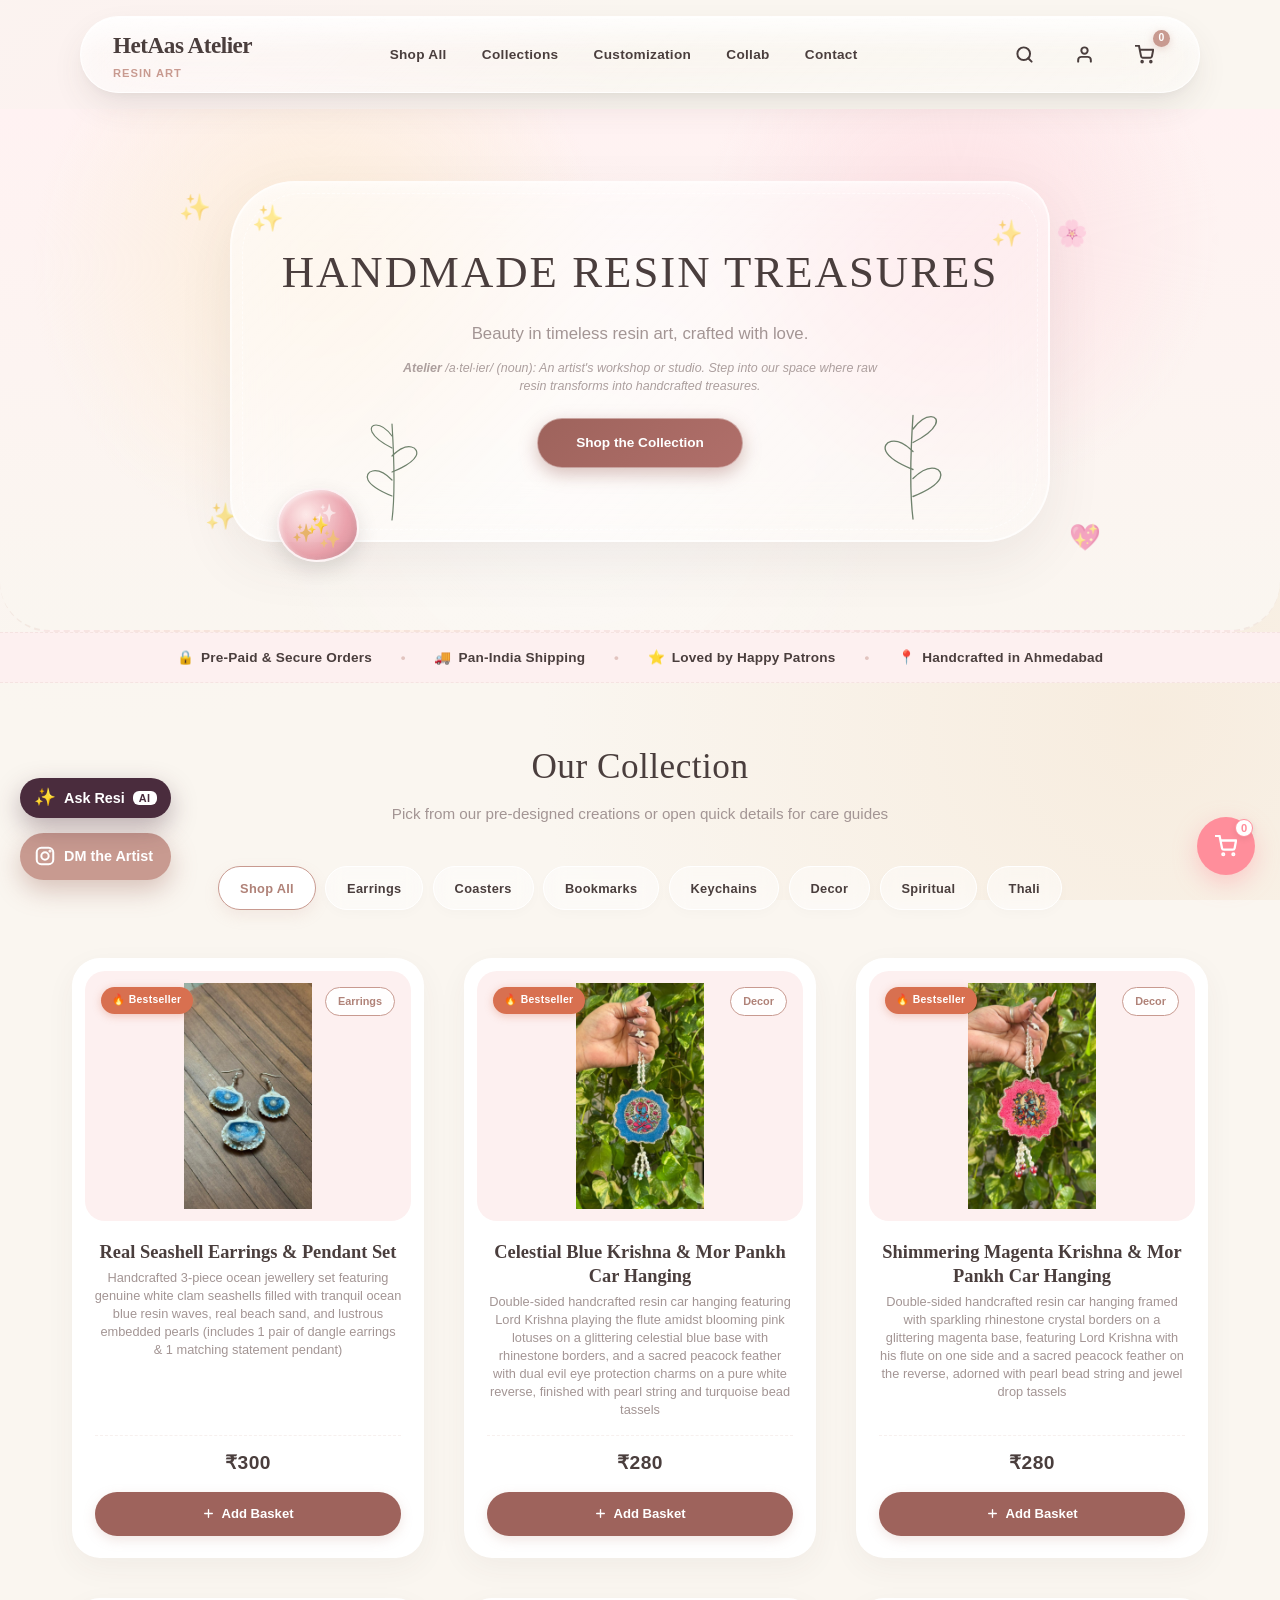
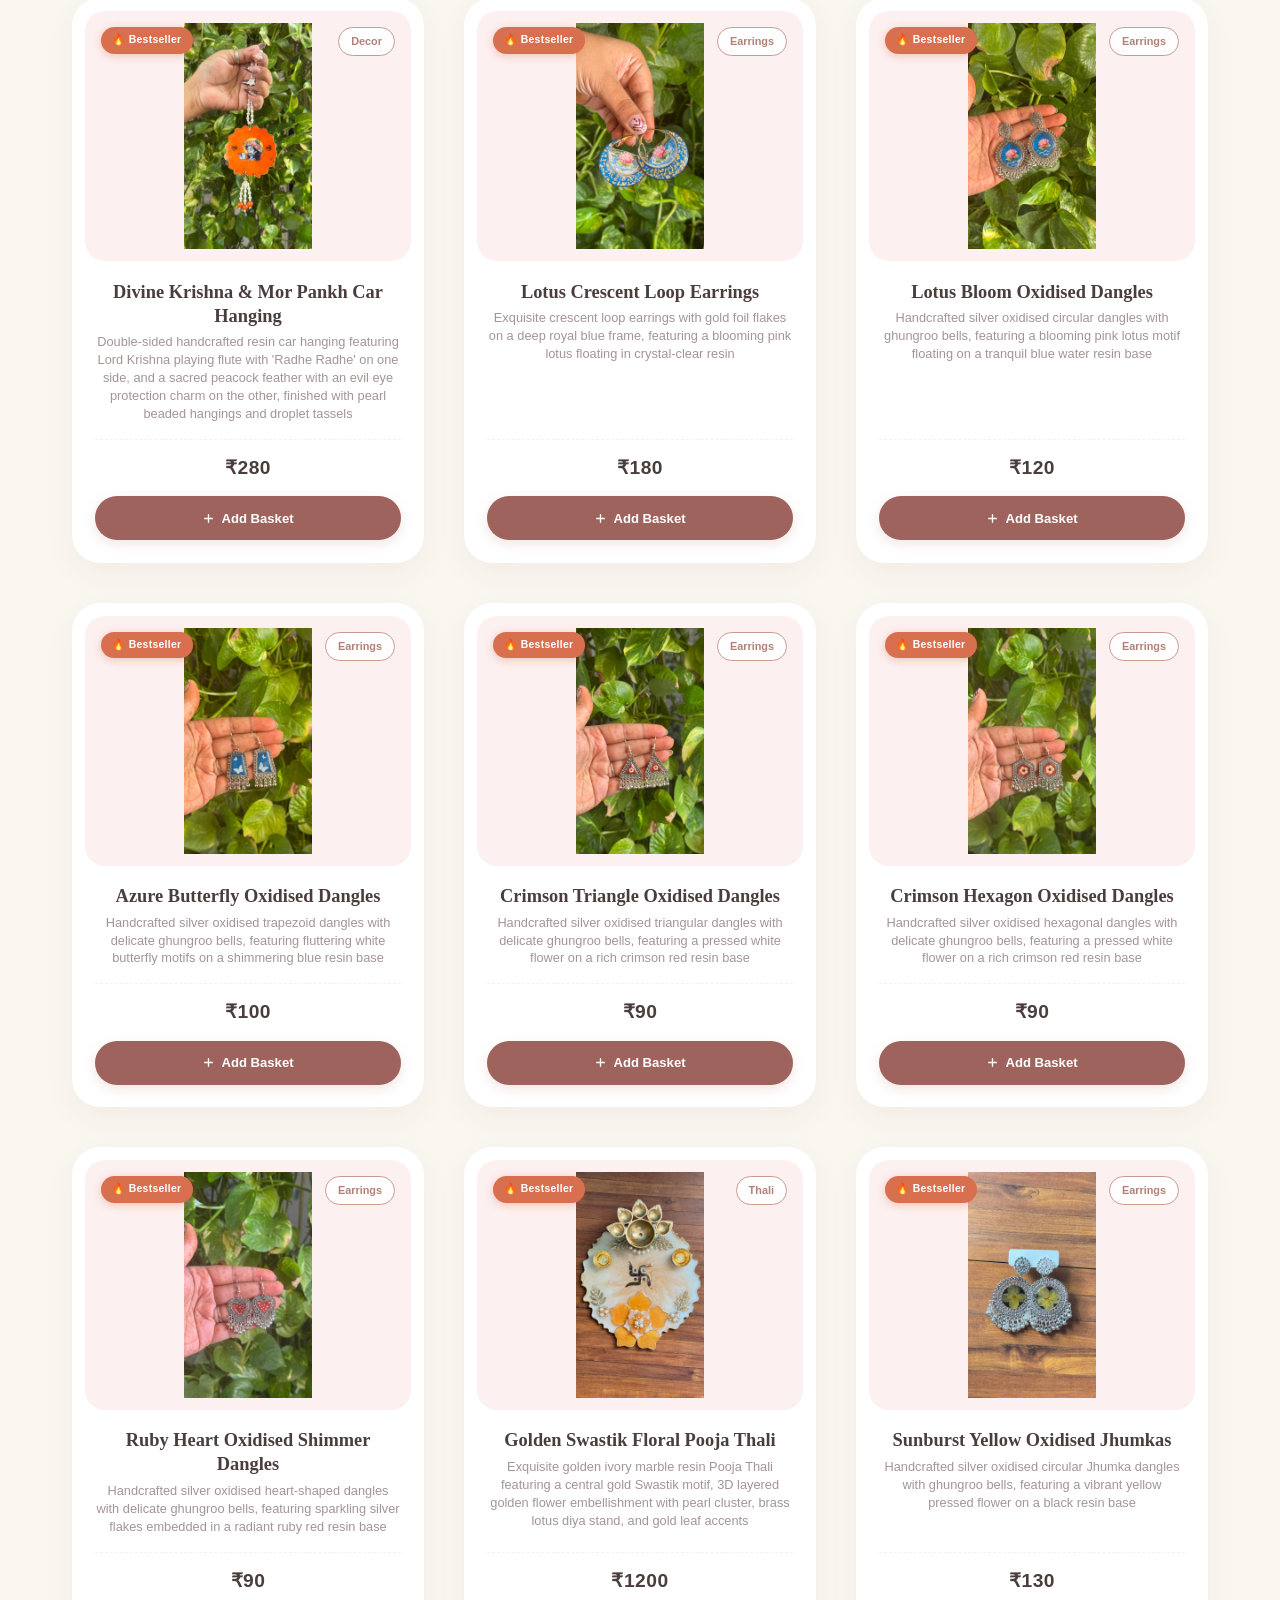
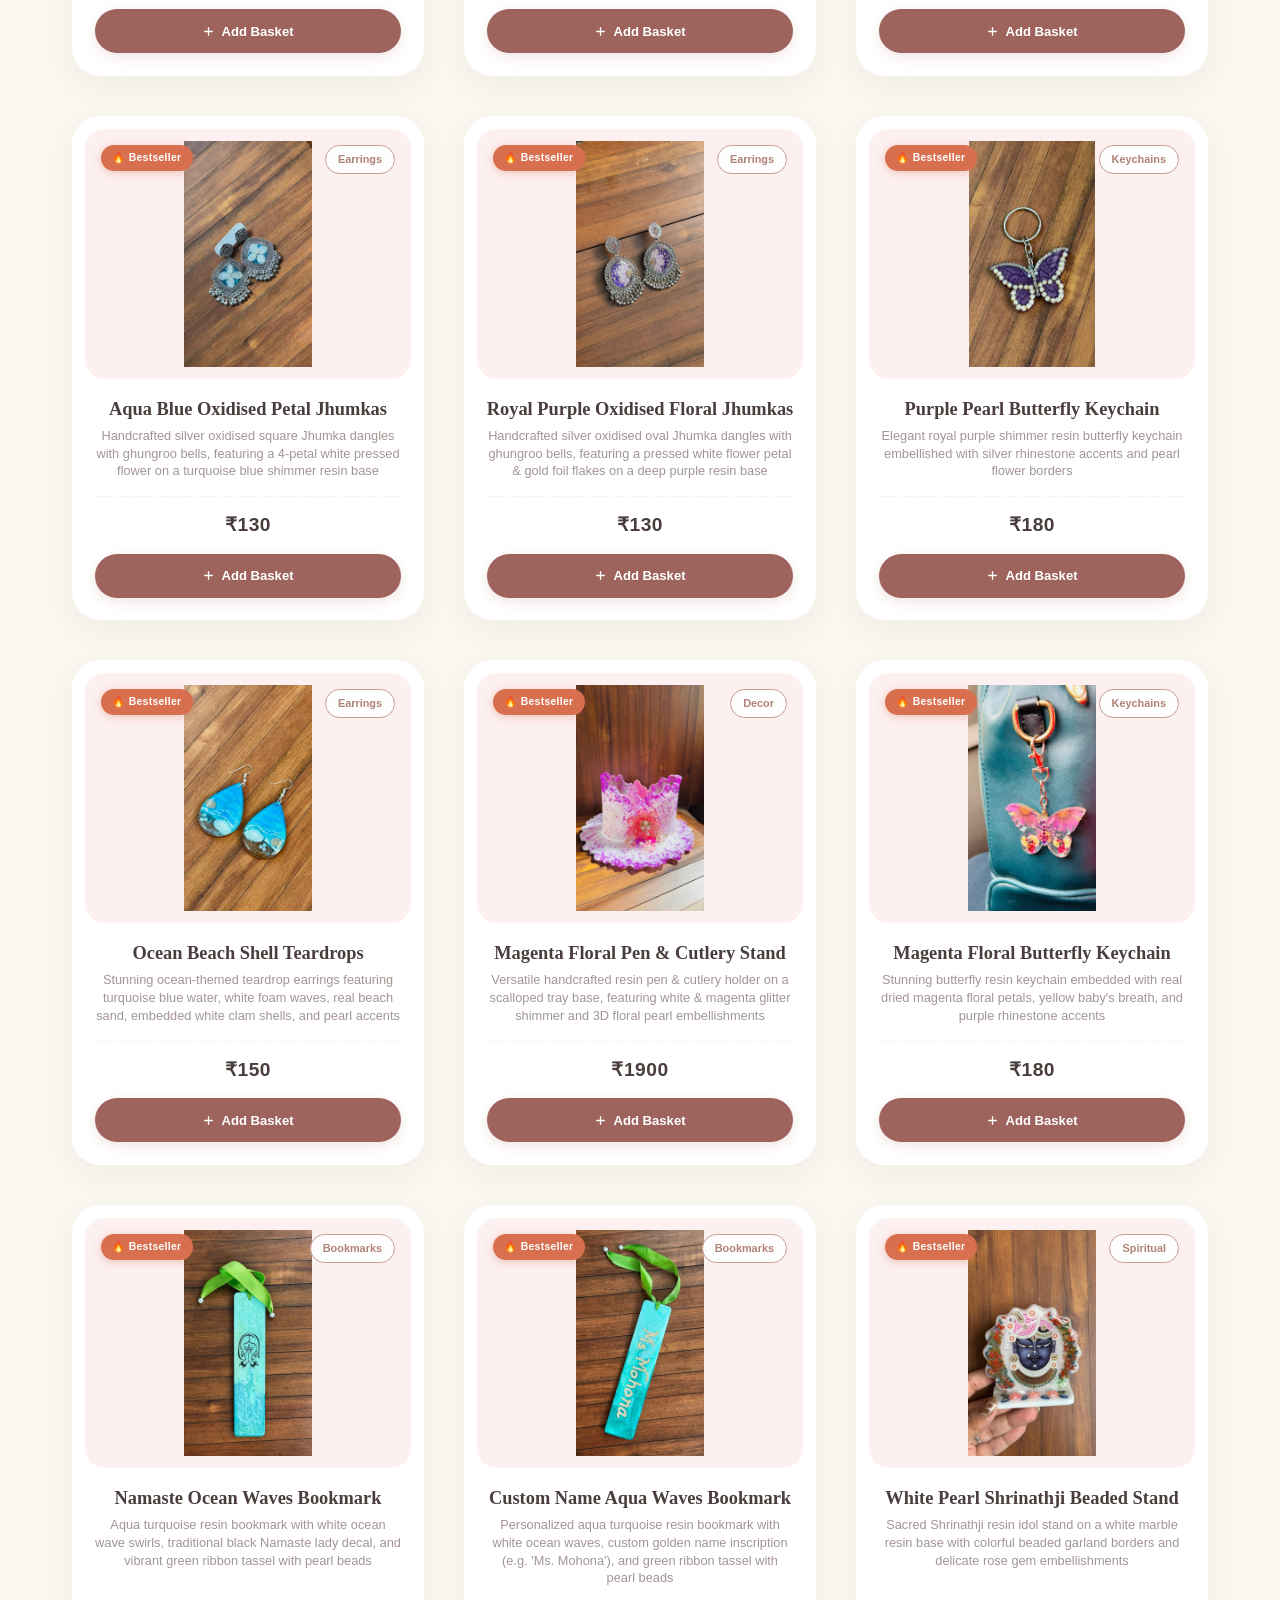
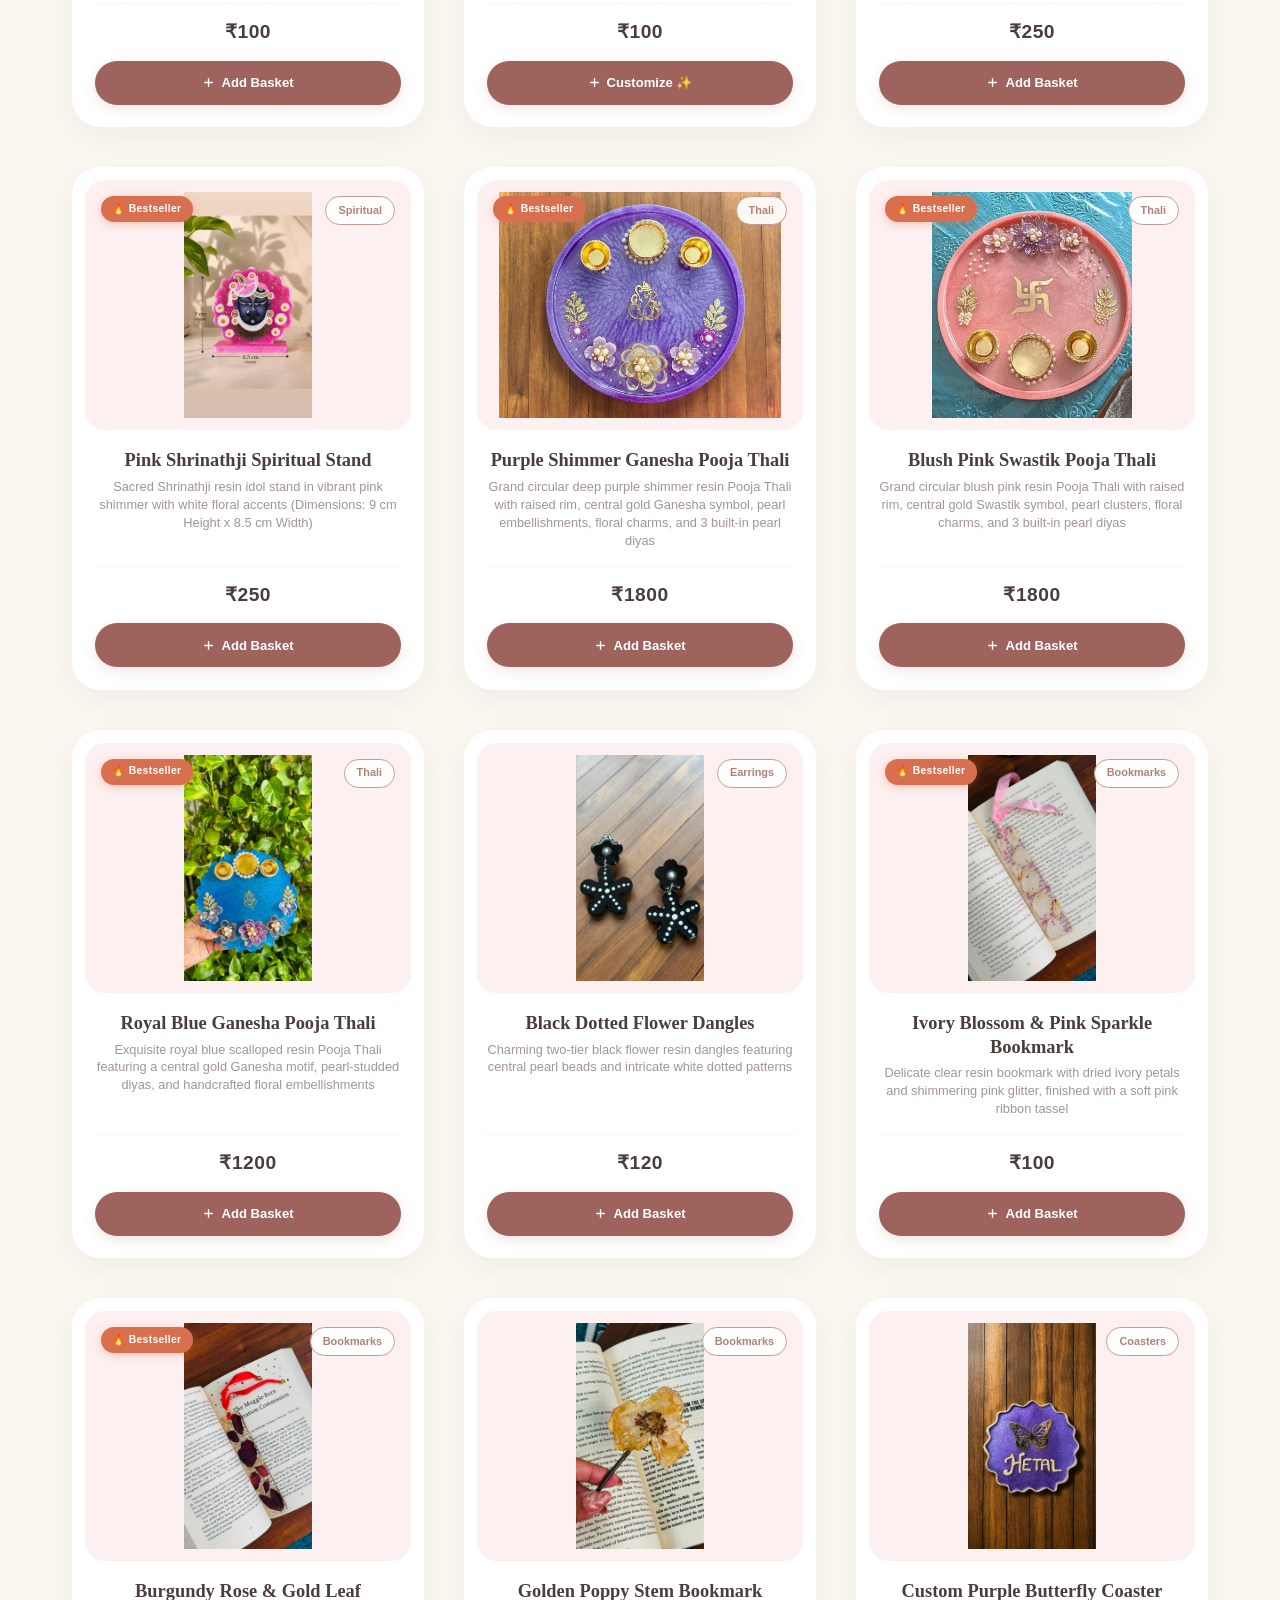
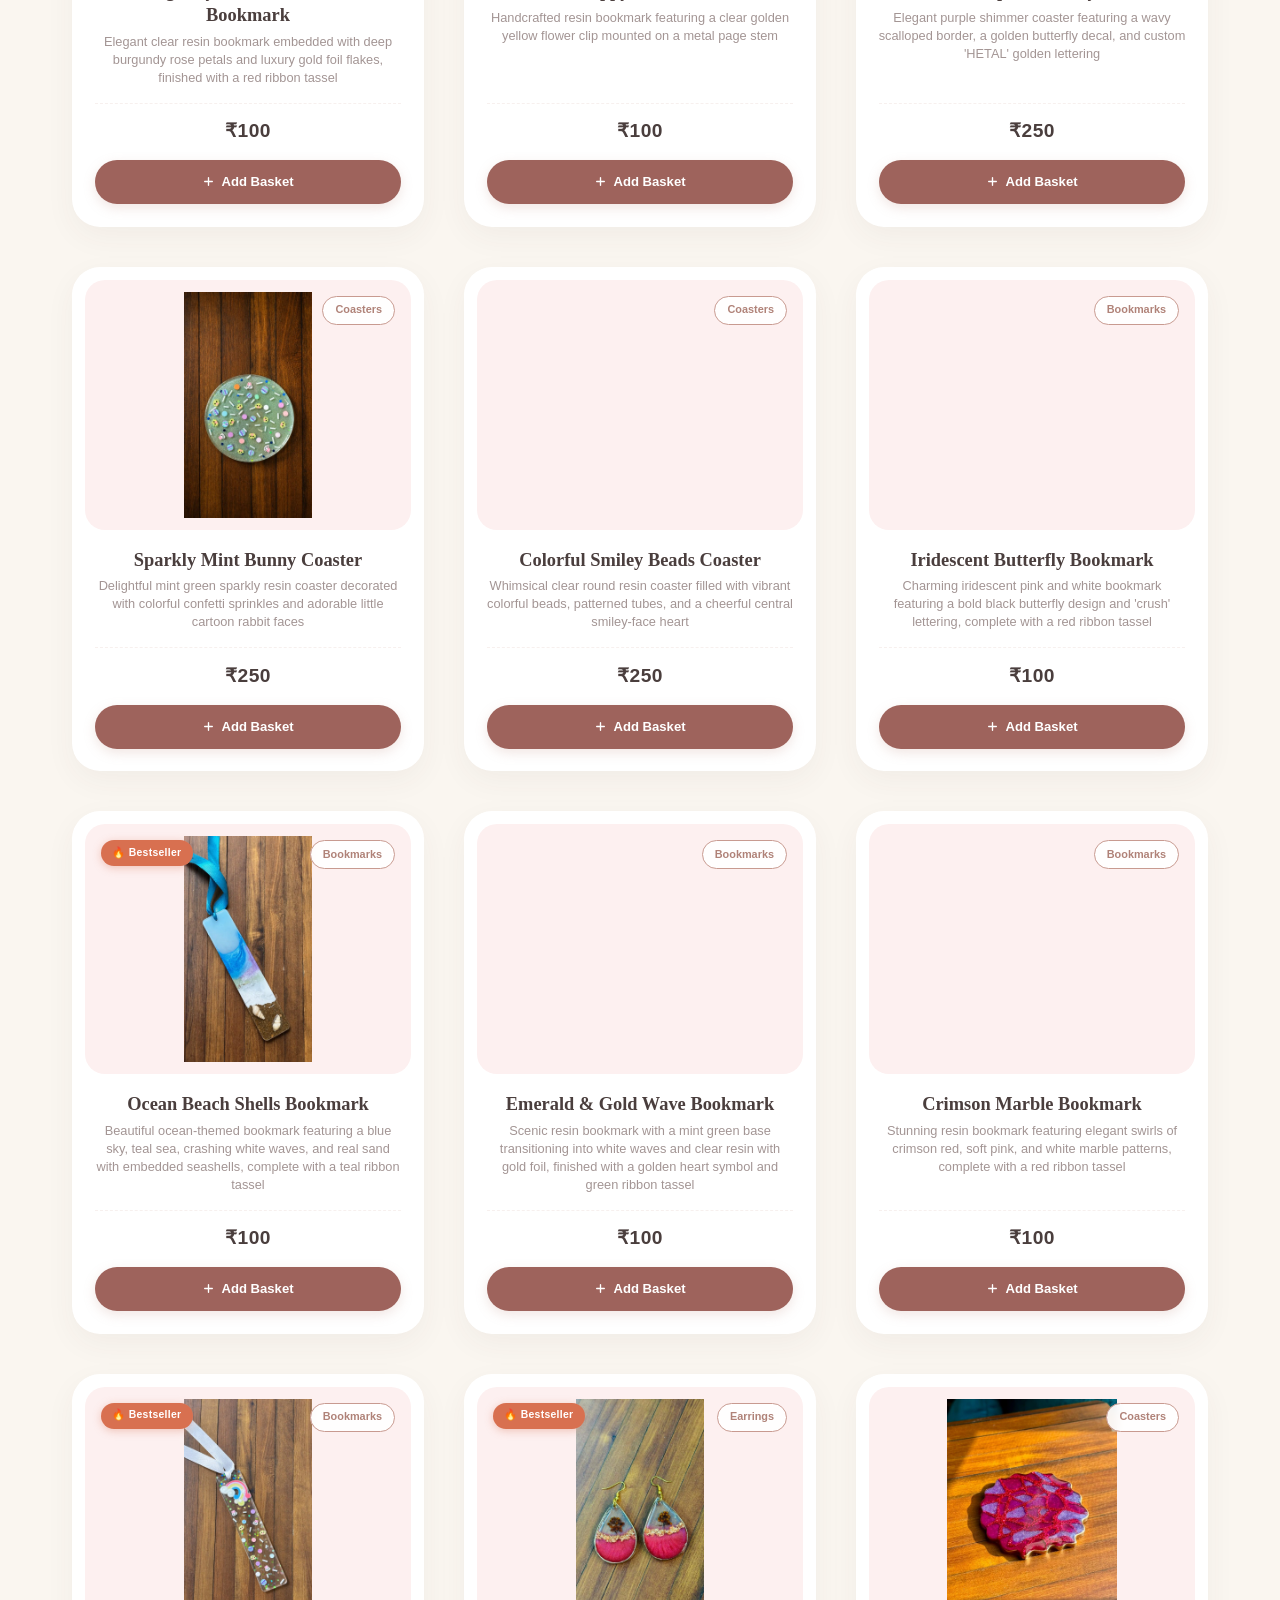
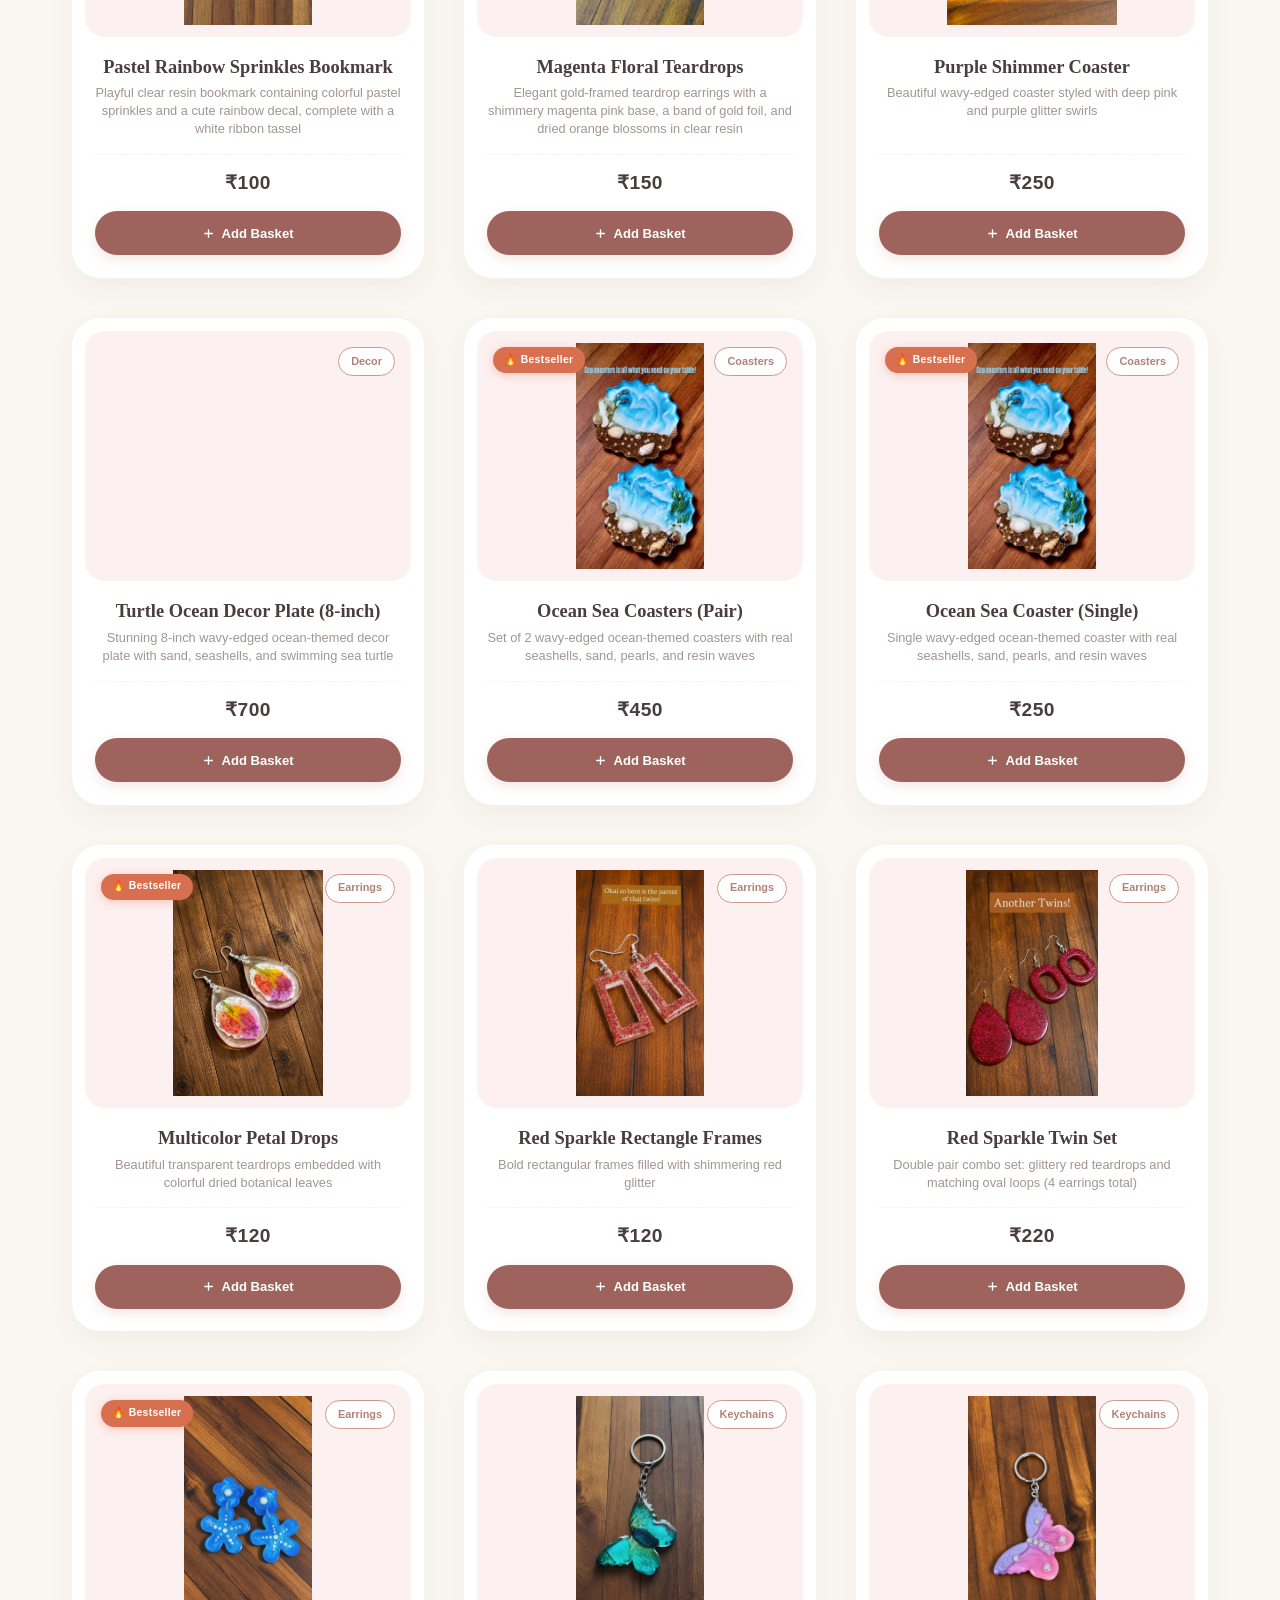
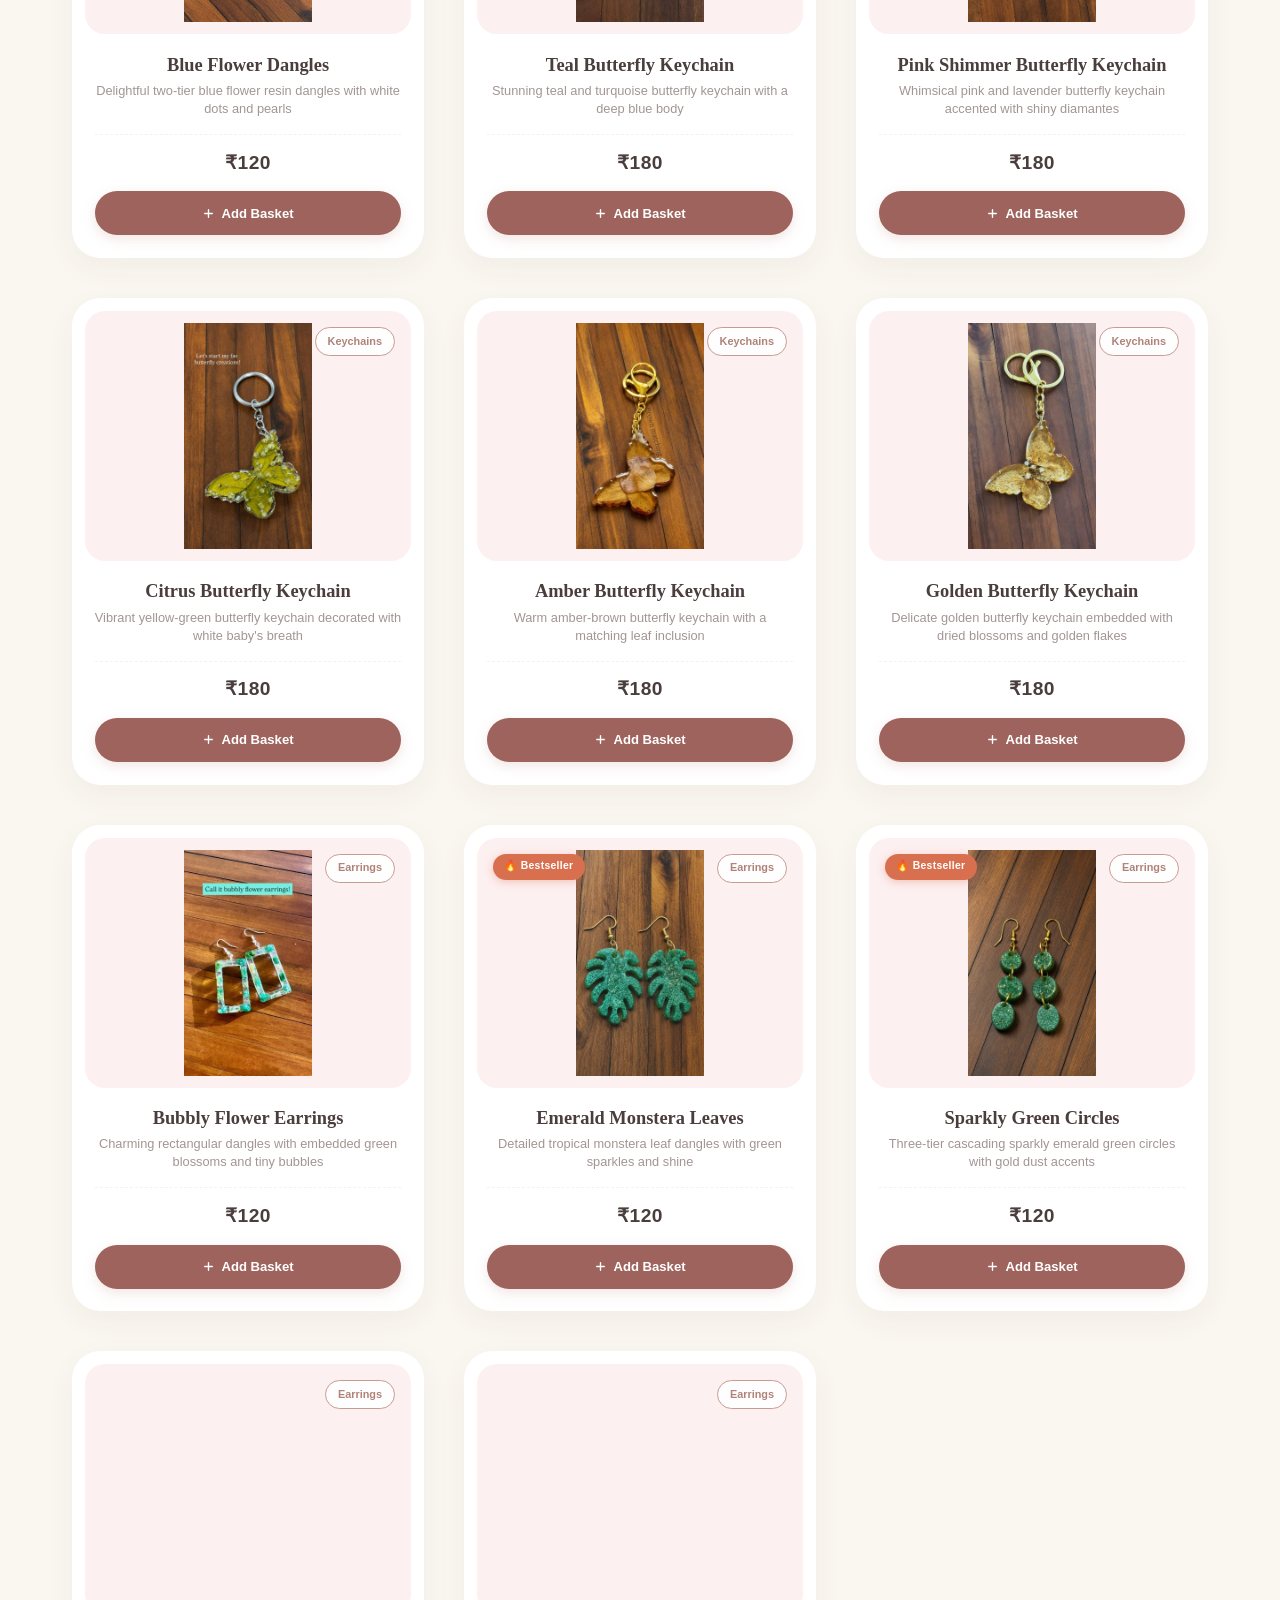
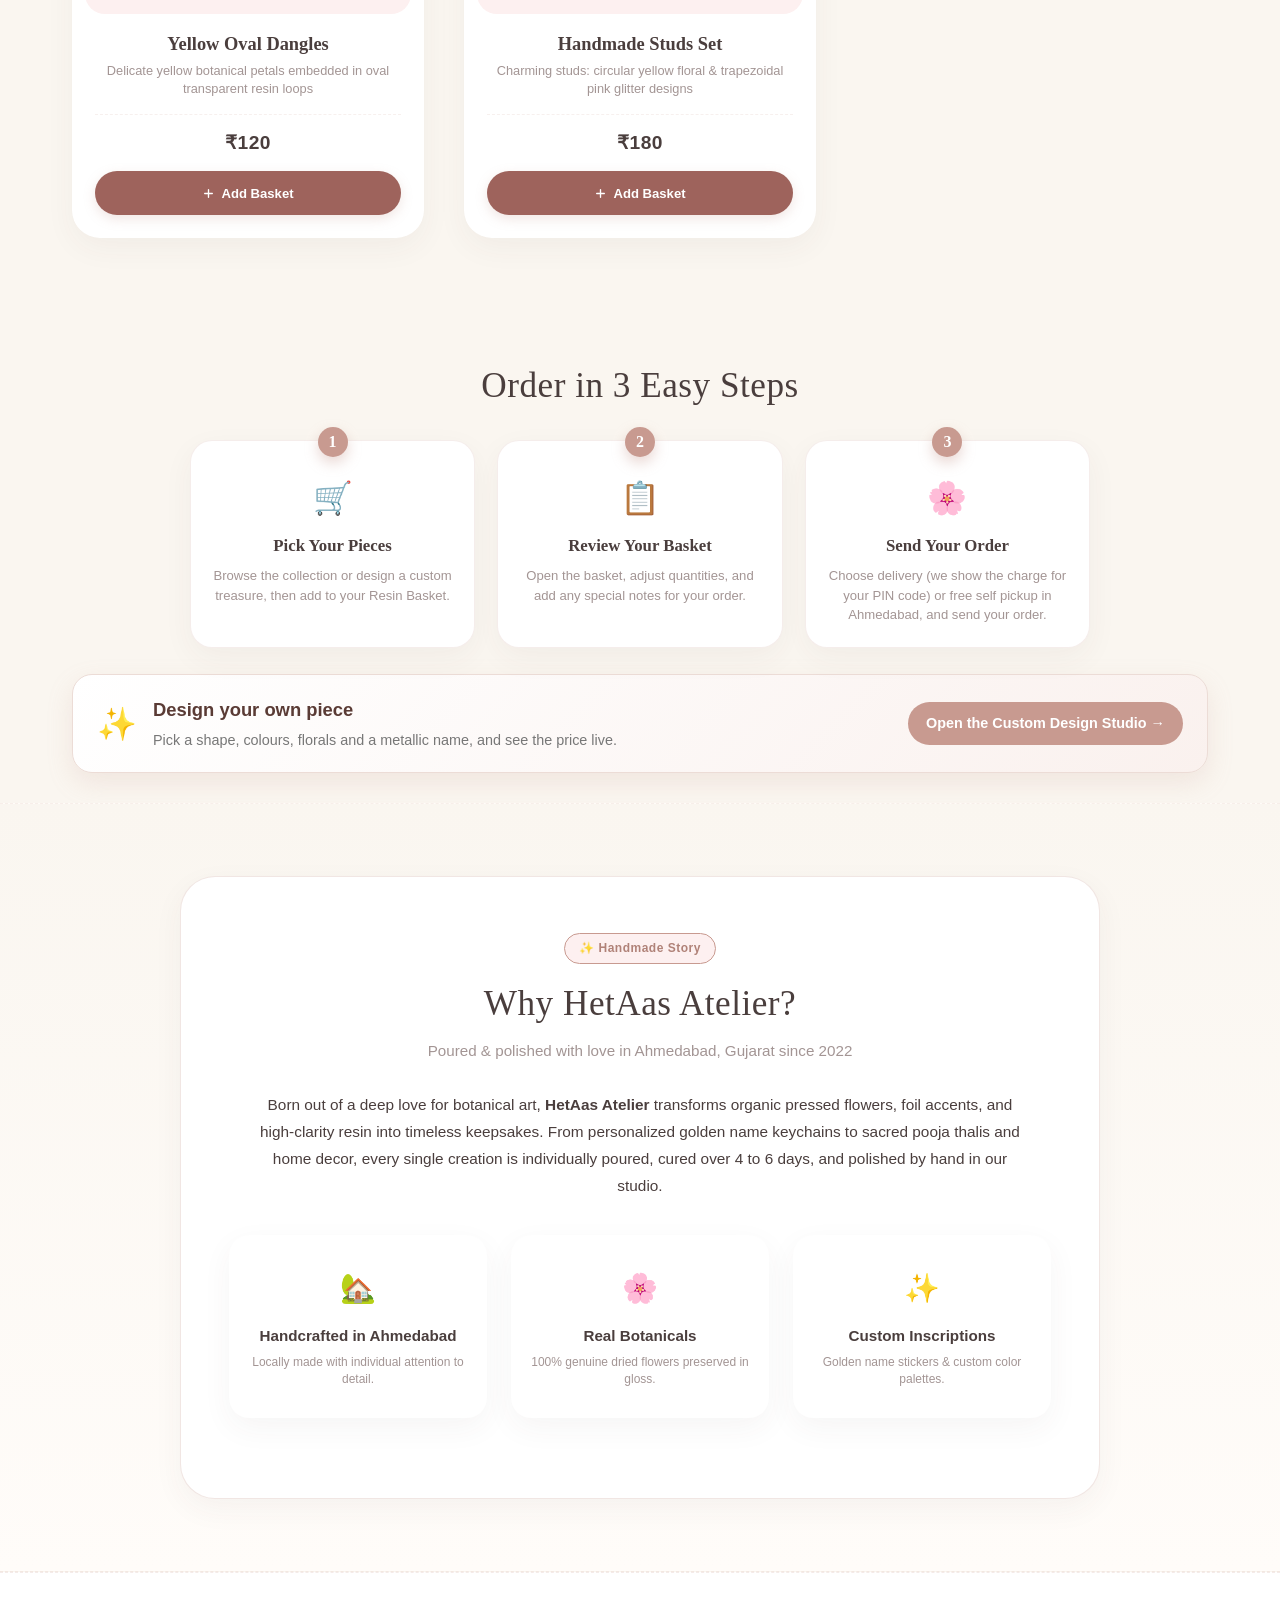
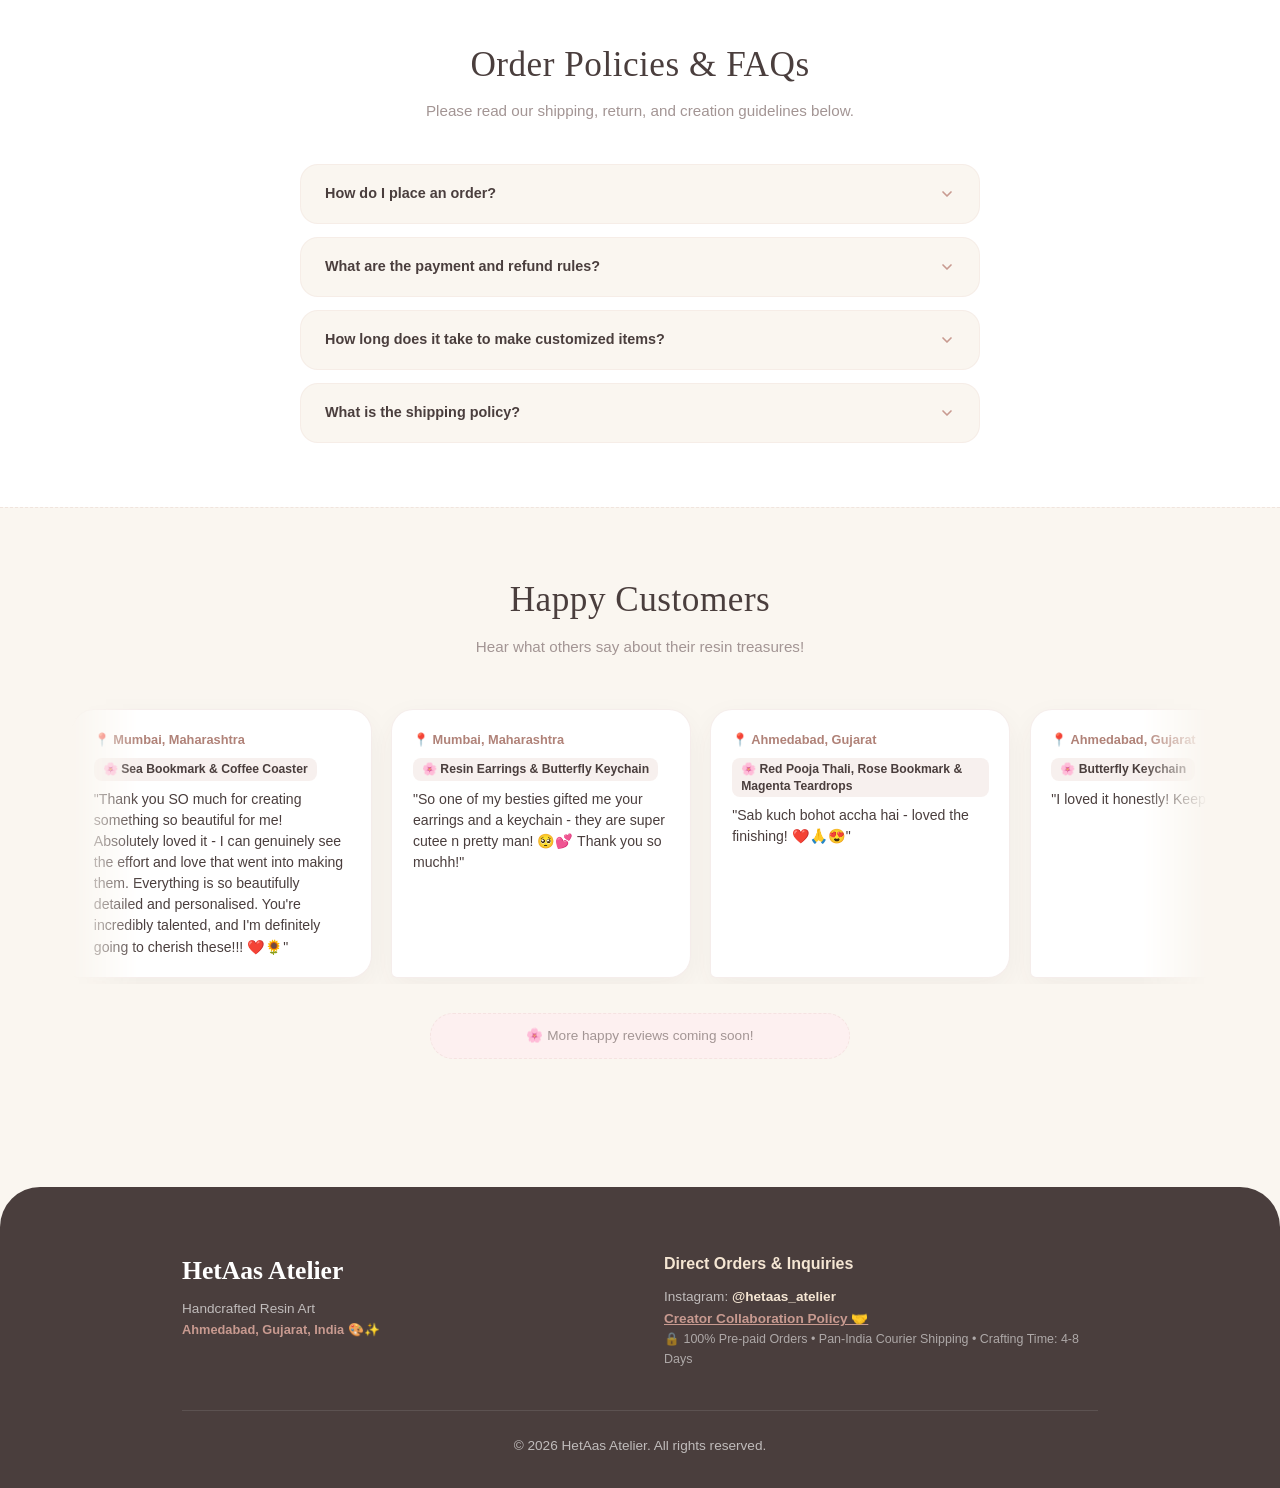
==== index.html @ 537608de "PayPal + AI commerce concierge for the PayPal hackathon Resin-art shop extended with PayPal Orders v" ====
<!DOCTYPE html>
<html lang="en-IN">
<head>
    <meta charset="UTF-8">
    <meta name="viewport" content="width=device-width, initial-scale=1.0">

    <!-- Content Security Policy (static-host enforceable; hardens against XSS/injection) -->
    <meta http-equiv="Content-Security-Policy" content="default-src 'self'; base-uri 'self'; object-src 'none'; img-src 'self' data: https://*.goatcounter.com; style-src 'self' 'unsafe-inline' https://fonts.googleapis.com; font-src 'self' https://fonts.gstatic.com; script-src 'self' 'sha256-LU1qBNWjiFziC16Dj5HvB8jt5e+ZqEG7vYdZ9qhAv5o=' https://gc.zgo.at https://plausible.io; connect-src 'self' https://*.goatcounter.com https://plausible.io https://hetaas-api.automated-aesthetix.workers.dev http://127.0.0.1:8787; manifest-src 'self'; worker-src 'self'; form-action 'self'; upgrade-insecure-requests">
    <meta name="referrer" content="strict-origin-when-cross-origin">

    <!-- Clickjacking guard (runs immediately; hashed in CSP). frame-ancestors needs a real header, unavailable on static hosts. -->
    <script>if(window.top!==window.self){window.top.location=window.self.location;}</script>

    <!-- Primary SEO -->
    <title>HetAas Atelier - Handmade Resin Treasures | Ahmedabad</title>
    <meta name="description" content="HetAas Atelier crafts handmade resin treasures in Ahmedabad, Gujarat - botanical bookmarks, earrings, keychains, coasters, pooja thalis and custom name pieces. Real dried flowers preserved in high-clarity resin.">
    <meta name="keywords" content="handmade resin art, resin bookmarks, resin earrings, resin keychains, custom name keychain, pooja thali, resin coasters, Ahmedabad, Gujarat, botanical resin, dried flower jewellery, personalised gifts India">
    <meta name="author" content="HetAas Atelier">
    <meta name="robots" content="index, follow">
    <link rel="canonical" href="https://aasthathakker.github.io/HetAas-Atelier/">

    <!-- Theme & PWA -->
    <meta name="theme-color" content="#c89a90">
    <meta name="color-scheme" content="light">
    <link rel="manifest" href="manifest.webmanifest">
    <meta name="mobile-web-app-capable" content="yes">
    <meta name="apple-mobile-web-app-capable" content="yes">
    <meta name="apple-mobile-web-app-status-bar-style" content="default">
    <meta name="apple-mobile-web-app-title" content="HetAas">

    <!-- Icons -->
    <link rel="icon" href="icons/favicon.svg" type="image/svg+xml">
    <link rel="icon" href="icons/favicon-32.png" sizes="32x32" type="image/png">
    <link rel="icon" href="icons/favicon.ico" sizes="any">
    <link rel="apple-touch-icon" href="icons/apple-touch-icon.png">

    <!-- Open Graph -->
    <meta property="og:type" content="website">
    <meta property="og:site_name" content="HetAas Atelier">
    <meta property="og:title" content="HetAas Atelier - Handmade Resin Treasures">
    <meta property="og:description" content="Handmade botanical resin treasures crafted in Ahmedabad - bookmarks, earrings, keychains, coasters, pooja thalis and custom name pieces.">
    <meta property="og:url" content="https://aasthathakker.github.io/HetAas-Atelier/">
    <meta property="og:image" content="https://aasthathakker.github.io/HetAas-Atelier/images/og-image.jpg">
    <meta property="og:image:width" content="1200">
    <meta property="og:image:height" content="630">
    <meta property="og:locale" content="en_IN">

    <!-- Twitter -->
    <meta name="twitter:card" content="summary_large_image">
    <meta name="twitter:title" content="HetAas Atelier - Handmade Resin Treasures">
    <meta name="twitter:description" content="Handmade botanical resin treasures crafted in Ahmedabad - bookmarks, earrings, keychains, coasters, pooja thalis & custom pieces.">
    <meta name="twitter:image" content="https://aasthathakker.github.io/HetAas-Atelier/images/og-image.jpg">

    <!-- Font performance -->
    <link rel="preconnect" href="https://fonts.googleapis.com">
    <link rel="preconnect" href="https://fonts.gstatic.com" crossorigin>

    <link rel="stylesheet" href="styles.css">

    <!-- Structured data: business (helps local SEO & rich results) -->
    <script type="application/ld+json">
    {
      "@context": "https://schema.org",
      "@type": "Store",
      "name": "HetAas Atelier",
      "description": "Handmade botanical resin treasures crafted in Ahmedabad, Gujarat.",
      "image": "https://aasthathakker.github.io/HetAas-Atelier/images/og-image.jpg",
      "url": "https://aasthathakker.github.io/HetAas-Atelier/",
      "priceRange": "₹₹",
      "foundingDate": "2022",
      "address": {
        "@type": "PostalAddress",
        "addressLocality": "Ahmedabad",
        "addressRegion": "Gujarat",
        "addressCountry": "IN"
      },
      "aggregateRating": {
        "@type": "AggregateRating",
        "ratingValue": "5.0",
        "reviewCount": "4",
        "bestRating": "5",
        "worstRating": "1"
      },
      "review": [
        {
          "@type": "Review",
          "reviewRating": { "@type": "Rating", "ratingValue": "5" },
          "author": { "@type": "Person", "name": "Verified Customer" },
          "reviewBody": "Thank you SO much for creating something so beautiful for me! Absolutely loved it - I can genuinely see the effort and love that went into making them. Everything is so beautifully detailed and personalised. You're incredibly talented, and I'm definitely going to cherish these!!!",
          "contentLocation": { "@type": "AdministrativeArea", "name": "Mumbai, Maharashtra" }
        },
        {
          "@type": "Review",
          "reviewRating": { "@type": "Rating", "ratingValue": "5" },
          "author": { "@type": "Person", "name": "Verified Customer" },
          "reviewBody": "So one of my besties gifted me your earrings and a keychain - they are super cutee n pretty man! Thank you so muchh!",
          "contentLocation": { "@type": "AdministrativeArea", "name": "Mumbai, Maharashtra" }
        },
        {
          "@type": "Review",
          "reviewRating": { "@type": "Rating", "ratingValue": "5" },
          "author": { "@type": "Person", "name": "Verified Customer" },
          "reviewBody": "Sab kuch bohot accha hai - loved the finishing!",
          "contentLocation": { "@type": "AdministrativeArea", "name": "Ahmedabad, Gujarat" }
        },
        {
          "@type": "Review",
          "reviewRating": { "@type": "Rating", "ratingValue": "5" },
          "author": { "@type": "Person", "name": "Verified Customer" },
          "reviewBody": "I loved it honestly! Keep it up!",
          "contentLocation": { "@type": "AdministrativeArea", "name": "Ahmedabad, Gujarat" }
        }
      ],
      "sameAs": ["https://www.instagram.com/hetaas_atelier"]
    }
    </script>
</head>
<body>
    <!-- Floating Navigation Bar Wrapper -->
    <div class="header-wrapper">
        <header class="header">
            <div class="container">
                <div class="logo">
                    <a href="#home">
                        <h1>HetAas Atelier</h1>
                        <p>Resin Art</p>
                    </a>
                </div>
                <nav class="nav">
                    <a href="#products" class="nav-link">Shop All</a>
                    <a href="#products" class="nav-link">Collections</a>
                    <a href="custom.html" class="nav-link">Customization</a>
                    <!-- <a href="#about" class="nav-link">About</a> -->
                    <a href="collab.html" class="nav-link">Collab</a>
                    <a href="#faq" class="nav-link">Contact</a>
                </nav>
                <!-- Mobile Menu Toggle Button -->
                <button class="mobile-menu-btn" id="mobileMenuBtn" aria-label="Toggle menu">
                    <svg xmlns="http://www.w3.org/2000/svg" viewBox="0 0 24 24" fill="none" stroke="currentColor" stroke-width="2.5" stroke-linecap="round" stroke-linejoin="round">
                        <line x1="3" y1="12" x2="21" y2="12"></line>
                        <line x1="3" y1="6" x2="21" y2="6"></line>
                        <line x1="3" y1="18" x2="21" y2="18"></line>
                    </svg>
                </button>
                <!-- Header Icons Menu (Search, Account, Cart) -->
                <div class="nav-icons">
                    <!-- Search Icon Button -->
                    <button class="nav-icon-btn" id="searchBtn" aria-label="Search Shop">
                        <svg xmlns="http://www.w3.org/2000/svg" viewBox="0 0 24 24" fill="none" stroke="currentColor" stroke-width="2.5" stroke-linecap="round" stroke-linejoin="round">
                            <circle cx="11" cy="11" r="8"></circle>
                            <line x1="21" y1="21" x2="16.65" y2="16.65"></line>
                        </svg>
                    </button>
                    <!-- Account Icon Button -->
                    <button class="nav-icon-btn" id="profileBtn" aria-label="Profile Account">
                        <svg xmlns="http://www.w3.org/2000/svg" viewBox="0 0 24 24" fill="none" stroke="currentColor" stroke-width="2.5" stroke-linecap="round" stroke-linejoin="round">
                            <path d="M20 21v-2a4 4 0 0 0-4-4H8a4 4 0 0 0-4 4v2"></path>
                            <circle cx="12" cy="7" r="4"></circle>
                        </svg>
                    </button>
                    <!-- Install App Button (shown only when installable) -->
                    <button class="nav-icon-btn pwa-install-btn" id="pwaInstallBtn" aria-label="Install app" title="Install app" hidden>
                        <svg xmlns="http://www.w3.org/2000/svg" viewBox="0 0 24 24" fill="none" stroke="currentColor" stroke-width="2.5" stroke-linecap="round" stroke-linejoin="round">
                            <path d="M21 15v4a2 2 0 0 1-2 2H5a2 2 0 0 1-2-2v-4"></path>
                            <polyline points="7 10 12 15 17 10"></polyline>
                            <line x1="12" y1="15" x2="12" y2="3"></line>
                        </svg>
                    </button>
                    <!-- Cart Icon Button -->
                    <div class="nav-cart-btn-wrapper">
                        <button class="nav-icon-btn" id="navCartBtn" aria-label="Open Basket">
                            <svg xmlns="http://www.w3.org/2000/svg" viewBox="0 0 24 24" fill="none" stroke="currentColor" stroke-width="2.5" stroke-linecap="round" stroke-linejoin="round">
                                <circle cx="9" cy="21" r="1"></circle>
                                <circle cx="20" cy="21" r="1"></circle>
                                <path d="M1 1h4l2.68 13.39a2 2 0 0 0 2 1.61h9.72a2 2 0 0 0 2-1.61L23 6H6"></path>
                            </svg>
                        </button>
                        <span class="cart-badge" id="cartBadgeCount">0</span>
                    </div>
                </div>
            </div>
        </header>
    </div>

    <!-- Mobile Navigation Menu Overlay -->
    <div class="mobile-menu-overlay" id="mobileMenuOverlay">
        <div class="mobile-menu-content">
            <button class="mobile-menu-close" id="mobileMenuClose" aria-label="Close menu">
                <svg xmlns="http://www.w3.org/2000/svg" viewBox="0 0 24 24" fill="none" stroke="currentColor" stroke-width="2.5" stroke-linecap="round" stroke-linejoin="round">
                    <line x1="18" y1="6" x2="6" y2="18"></line>
                    <line x1="6" y1="6" x2="18" y2="18"></line>
                </svg>
            </button>
            <nav class="mobile-nav">
                <a href="#products" class="mobile-nav-link">Shop All</a>
                <a href="#products" class="mobile-nav-link">Collections</a>
                <a href="custom.html" class="mobile-nav-link">Customization</a>
                <a href="collab.html" class="mobile-nav-link">Collab</a>
                <a href="#faq" class="mobile-nav-link">Contact</a>
            </nav>
        </div>
    </div>

    <!-- Hero Section with organic double-bordered wavy glass panel (Bokeh backdrop) -->
    <section id="home" class="hero">
        <div class="hero-sparkle sparkle-1">✨</div>
        <div class="hero-sparkle sparkle-2">🌸</div>
        <div class="hero-sparkle sparkle-3">✨</div>
        <div class="hero-sparkle sparkle-4">💖</div>
        
        <!-- Organic Wavy Glass Card (Static - First Card Does Not Move) -->
        <div class="hero-glass-panel">
            <h2 id="heroHeading">Handmade Resin Treasures</h2>

            <p class="subtext" id="heroSubtext">Beauty in timeless resin art, crafted with love.</p>

            <!-- Atelier Dictionary Meaning Subtext -->
            <p id="heroBlurb" style="font-size: 0.78rem; color: var(--color-secondary); opacity: 0.9; max-width: 480px; font-style: italic; margin-top: -0.6rem; line-height: 1.45;">
                <strong>Atelier</strong> /a·tel·ier/ (noun): An artist's workshop or studio. Step into our space where raw resin transforms into handcrafted treasures.
            </p>

            <a href="#products" class="cta-button" id="heroCta">Shop the Collection</a>

            <!-- Pink Puddle Resin Drop on bottom-left -->
            <div class="hero-resin-blob"></div>

            <!-- Sparkles inside the panel -->
            <div class="hero-sparkle" style="top: 15px; left: 20px;">✨</div>
            <div class="hero-sparkle" style="top: 30px; right: 25px;">✨</div>

            <!-- Decorative Botanical SVGs inside the panel (Growing from bottom-left & bottom-right edges) -->
            <svg class="hero-deco-plant hero-deco-left" viewBox="0 0 100 150" fill="none" stroke="currentColor" stroke-width="1.5" stroke-linecap="round" style="width: 42px; height: auto;">
                <path d="M50,140 Q55,100 50,20" />
                <path d="M50,110 Q25,100 20,90 C15,80 30,70 50,90" />
                <path d="M50,80 Q75,70 80,60 C85,50 70,40 50,60" />
                <path d="M50,50 Q30,40 25,30 C20,20 35,15 50,35" />
            </svg>
            <svg class="hero-deco-plant hero-deco-right" viewBox="0 0 100 150" fill="none" stroke="currentColor" stroke-width="1.5" stroke-linecap="round" style="width: 42px; height: auto;">
                <path d="M50,140 Q45,100 50,25" />
                <path d="M50,115 Q75,105 80,95 C85,85 70,75 50,95" />
                <path d="M50,85 Q25,75 20,65 C15,55 30,45 50,65" />
                <path d="M50,55 Q70,45 75,35 C80,25 65,20 50,40" />
            </svg>
        </div>
    </section>

    <!-- Thin Trust Bar (populated from content.json) -->
    <div class="trust-bar" id="trustBar" hidden>
        <div class="container trust-bar-content" id="trustBarContent"></div>
    </div>

    <!-- Products Section -->
    <section id="products" class="products-section">
        <div class="container">
            <h2 class="section-title">Our Collection</h2>
            <p class="section-subtitle">Pick from our pre-designed creations or open quick details for care guides</p>
            
            <!-- Category Filter (rebuilt from content.json categories) -->
            <div class="filter-container" id="filterContainer">
                <button class="filter-btn active" data-filter="all">Shop All</button>
                <button class="filter-btn" data-filter="Earrings">Earrings</button>
                <button class="filter-btn" data-filter="Coasters">Coasters</button>
                <button class="filter-btn" data-filter="Bookmarks">Bookmarks</button>
                <button class="filter-btn" data-filter="Keychains">Keychains</button>
                <button class="filter-btn" data-filter="Decor">Decor</button>
                <button class="filter-btn" data-filter="Spiritual">Spiritual</button>
                <button class="filter-btn" data-filter="Thali">Thali</button>
            </div>

            <!-- Products Grid -->
            <div class="products-grid" id="productsGrid">
                <div class="loading">Loading products...</div>
            </div>
        </div>
    </section>

    <!-- How To Order (populated from content.json) -->
    <section class="how-to-order-section" id="howToOrder" hidden>
        <div class="container">
            <h2 class="section-title" id="howToOrderHeading">Order in 3 Easy Steps</h2>
            <div class="how-to-order-grid" id="howToOrderGrid"></div>
        </div>
    </section>

    <!-- Invite to the Custom Design Studio (its own page: custom.html) -->
    <section class="studio-invite-section">
        <div class="container">
            <a href="custom.html" class="studio-invite-card">
                <span class="studio-invite-icon">✨</span>
                <span class="studio-invite-text">
                    <strong>Design your own piece</strong>
                    <small>Pick a shape, colours, florals and a metallic name, and see the price live.</small>
                </span>
                <span class="studio-invite-cta">Open the Custom Design Studio →</span>
            </a>
        </div>
    </section>

    <!-- About Section / Handmade Story Strip -->
    <section id="about" class="about-section">
        <div class="container">
            <div class="about-card">
                <span class="about-badge" id="aboutBadge">✨ Handmade Story</span>
                <h2 class="section-title" id="aboutHeading" style="margin-bottom: 0.4rem;">Why HetAas Atelier?</h2>
                <p class="section-subtitle" id="aboutSubtitle" style="margin-bottom: 1.8rem;">Poured & polished with love in Ahmedabad, Gujarat since 2022</p>

                <div class="about-story-text" id="aboutStory">
                    Born out of a deep love for botanical art, <strong>HetAas Atelier</strong> transforms organic pressed flowers, foil accents, and high-clarity resin into timeless keepsakes. From personalized golden name keychains to sacred pooja thalis and home decor, every single creation is individually poured, cured over 4 to 6 days, and polished by hand in our studio.
                </div>

                <div class="features" id="aboutFeatures">
                    <div class="feature">
                        <span class="feature-icon">🏡</span>
                        <h3>Handcrafted in Ahmedabad</h3>
                        <p>Locally made with individual attention to detail.</p>
                    </div>
                    <div class="feature">
                        <span class="feature-icon">🌸</span>
                        <h3>Real Botanicals</h3>
                        <p>100% genuine dried flowers preserved in gloss.</p>
                    </div>
                    <div class="feature">
                        <span class="feature-icon">✨</span>
                        <h3>Custom Inscriptions</h3>
                        <p>Golden name stickers & custom color palettes.</p>
                    </div>
                </div>
            </div>
        </div>
    </section>

    <!-- Interactive FAQ & Care Guide Section -->
    <section class="faq-section" id="faq">
        <div class="container">
            <h2 class="section-title">Order Policies & FAQs</h2>
            <p class="section-subtitle">Please read our shipping, return, and creation guidelines below.</p>

            <div class="faq-container" id="faqContainer">
                <!-- FAQ 1 -->
                <div class="faq-card">
                    <div class="faq-question">
                        <span>How do I place an order?</span>
                        <svg xmlns="http://www.w3.org/2000/svg" viewBox="0 0 24 24" fill="none" stroke="currentColor" stroke-width="2.5" stroke-linecap="round" stroke-linejoin="round">
                            <polyline points="6 9 12 15 18 9"></polyline>
                        </svg>
                    </div>
                    <div class="faq-answer">
                        <div class="faq-answer-content">
                            Add your desired items (either standard shop items or customized creations) to your <strong>Resin Basket</strong>. When ready, open the basket and click checkout. This copies a fully detailed order list to your clipboard and opens Instagram DM so you can paste and send it directly!
                        </div>
                    </div>
                </div>
                
                <!-- FAQ 2 -->
                <div class="faq-card">
                    <div class="faq-question">
                        <span>What are the payment and refund rules?</span>
                        <svg xmlns="http://www.w3.org/2000/svg" viewBox="0 0 24 24" fill="none" stroke="currentColor" stroke-width="2.5" stroke-linecap="round" stroke-linejoin="round">
                            <polyline points="6 9 12 15 18 9"></polyline>
                        </svg>
                    </div>
                    <div class="faq-answer">
                        <div class="faq-answer-content">
                            We accept <strong>pre-paid orders only</strong>. Since all items are handcrafted and customized specifically for you, <strong>no returns, refunds, or exchanges are accepted</strong>.
                        </div>
                    </div>
                </div>

                <!-- FAQ 3 -->
                <div class="faq-card">
                    <div class="faq-question">
                        <span>How long does it take to make customized items?</span>
                        <svg xmlns="http://www.w3.org/2000/svg" viewBox="0 0 24 24" fill="none" stroke="currentColor" stroke-width="2.5" stroke-linecap="round" stroke-linejoin="round">
                            <polyline points="6 9 12 15 18 9"></polyline>
                        </svg>
                    </div>
                    <div class="faq-answer">
                        <div class="faq-answer-content">
                            Resin curing is a slow, artistic process. It takes around <strong>4 to 6 days</strong> to design, pour, bubble-pop, and fully cure a customized order before it can be collected or dispatched.
                        </div>
                    </div>
                </div>

                <!-- FAQ 4 -->
                <div class="faq-card">
                    <div class="faq-question">
                        <span>What is the shipping policy?</span>
                        <svg xmlns="http://www.w3.org/2000/svg" viewBox="0 0 24 24" fill="none" stroke="currentColor" stroke-width="2.5" stroke-linecap="round" stroke-linejoin="round">
                            <polyline points="6 9 12 15 18 9"></polyline>
                        </svg>
                    </div>
                    <div class="faq-answer">
                        <div class="faq-answer-content">
                            We do not offer free shipping. Customers in Ahmedabad can arrange a self-pickup. If you want us to ship anywhere else across India, the <strong>delivery costs must be borne entirely by the buyer</strong>.
                        </div>
                    </div>
                </div>
            </div>
        </div>
    </section>

    <!-- Happy Customers Section -->
    <section class="reviews-section" id="reviews">
        <div class="container">
            <h2 class="section-title">Happy Customers</h2>
            <p class="section-subtitle">Hear what others say about their resin treasures!</p>

            <div id="reviewsContainer">
                <div class="reviews-empty">
                    <span style="font-size: 2.5rem; display: block; margin-bottom: 0.8rem;">✨✍️🌸</span>
                    <h3>Reviews Coming Soon!</h3>
                    <p>We are currently collecting feedback from our early Ahmedabad patrons. Check back soon to see what others love about our botanical resin creations!</p>
                </div>
            </div>
        </div>
    </section>

    <!-- Footer -->
    <footer class="footer">
        <div class="container">
            <div class="footer-grid">
                <div class="footer-brand">
                    <h3 id="footerBrand">HetAas Atelier</h3>
                    <p id="footerTagline">Handcrafted Resin Art</p>
                    <p class="footer-est" id="footerLocation">• Ahmedabad, Gujarat, India 🎨✨</p>
                </div>
                <div class="footer-info">
                    <h4 id="footerContactHeading">Direct Orders & Inquiries</h4>
                    <p>Instagram: <a href="https://www.instagram.com/hetaas_atelier" id="footerInstagram" target="_blank" rel="noopener noreferrer">@hetaas_atelier</a></p>
                    <p><a href="collab.html" style="color: var(--color-primary); font-weight: 600; text-decoration: underline;">Creator Collaboration Policy 🤝</a></p>
                    <p class="footer-policy-note" id="footerPolicyNote">🔒 100% Pre-paid Orders • Pan-India Courier Shipping • Crafting Time: 4-8 Days</p>
                </div>
            </div>
            <div class="footer-bottom">
                <p id="footerCopyright">&copy; 2026 HetAas Atelier. All rights reserved.</p>
            </div>
        </div>
    </footer>

    <!-- Floating Contact Button: a real person (the artist) on Instagram DM. The AI assistant "Resi" sits above it. -->
    <a class="floating-contact-fab" id="contactFab" href="https://ig.me/m/hetaas_atelier" aria-label="DM the artist on Instagram" target="_blank" rel="noopener noreferrer">
        <svg xmlns="http://www.w3.org/2000/svg" viewBox="0 0 24 24" fill="none" stroke="currentColor" stroke-width="2.2" stroke-linecap="round" stroke-linejoin="round">
            <rect x="3" y="3" width="18" height="18" rx="5"></rect>
            <circle cx="12" cy="12" r="4"></circle>
            <circle cx="17.5" cy="6.5" r="0.6" fill="currentColor"></circle>
        </svg>
        <span class="floating-contact-label">DM the Artist</span>
    </a>

    <!-- Floating Basket Trigger Button -->
    <button class="floating-cart-trigger" id="floatingCartBtn" aria-label="Open Basket">
        <svg xmlns="http://www.w3.org/2000/svg" viewBox="0 0 24 24" fill="none" stroke="currentColor" stroke-width="2.5" stroke-linecap="round" stroke-linejoin="round">
            <circle cx="9" cy="21" r="1"></circle>
            <circle cx="20" cy="21" r="1"></circle>
            <path d="M1 1h4l2.68 13.39a2 2 0 0 0 2 1.61h9.72a2 2 0 0 0 2-1.61L23 6H6"></path>
        </svg>
        <span class="floating-cart-badge" id="floatingCartBadgeCount">0</span>
    </button>

    <!-- Resin Basket Drawer (Slide-out Cart) -->
    <div class="cart-drawer-overlay" id="cartDrawerOverlay">
        <div class="cart-drawer">
            <div class="cart-header">
                <h2>
                    <svg xmlns="http://www.w3.org/2000/svg" viewBox="0 0 24 24" fill="none" stroke="currentColor" stroke-width="2.5" stroke-linecap="round" stroke-linejoin="round" width="20" height="20">
                        <circle cx="9" cy="21" r="1"></circle>
                        <circle cx="20" cy="21" r="1"></circle>
                        <path d="M1 1h4l2.68 13.39a2 2 0 0 0 2 1.61h9.72a2 2 0 0 0 2-1.61L23 6H6"></path>
                    </svg>
                    Your Basket
                </h2>
                <button class="close-drawer-btn" id="closeDrawerBtn" aria-label="Close basket">
                    <svg xmlns="http://www.w3.org/2000/svg" viewBox="0 0 24 24" fill="none" stroke="currentColor" stroke-width="2.5" stroke-linecap="round" stroke-linejoin="round">
                        <line x1="18" y1="6" x2="6" y2="18"></line>
                        <line x1="6" y1="6" x2="18" y2="18"></line>
                    </svg>
                </button>
            </div>
            
            <div class="cart-items-container" id="cartItemsContainer">
                <!-- Populated dynamically -->
            </div>

            <div class="cart-notes-wrapper">
                <label for="cartNotes">Special Instructions / Custom Notes:</label>
                <textarea id="cartNotes" class="cart-notes-input" placeholder="E.g., custom colors, packaging requests..."></textarea>
            </div>

            <div class="cart-footer">
                <div class="cart-summary-row">
                    <span class="cart-total-label">Basket Total:</span>
                    <span class="cart-total-val" id="cartTotal">₹0</span>
                </div>
                <button class="checkout-btn" id="checkoutBtn">
                    Place Order via Instagram DM 🌸
                </button>
            </div>
        </div>
    </div>

    <!-- Order options: shown when checking out (PayPal + delivery, self pickup, or confirm first) -->
    <div class="checkout-popup-overlay" id="orderOptionsOverlay">
        <div class="checkout-popup order-options-popup">
            <div class="checkout-popup-header">
                <h3>How would you like to order?</h3>
                <p>Pick what suits you best 🌸</p>
            </div>
            <div class="order-options">
                <button type="button" class="order-option" data-mode="paypal" data-only="demo" hidden>
                    <span class="order-option-icon">💳</span>
                    <span class="order-option-text">
                        <strong>Pay now &amp; get it delivered</strong>
                        <small>Secure PayPal checkout. Delivery charge added from your PIN code.</small>
                    </span>
                    <span class="order-option-tag">Fastest</span>
                </button>
                <button type="button" class="order-option" data-mode="deliver" data-only="live">
                    <span class="order-option-icon">🚚</span>
                    <span class="order-option-text">
                        <strong>Get it delivered</strong>
                        <small>See your delivery charge, then send the order on Instagram. Pay once the artist confirms.</small>
                    </span>
                </button>
                <button type="button" class="order-option" data-mode="pickup">
                    <span class="order-option-icon">🏠</span>
                    <span class="order-option-text">
                        <strong>Self pickup in Ahmedabad</strong>
                        <small>Chat with the artist on Instagram to fix a pickup time.</small>
                    </span>
                    <span class="order-option-tag">Free</span>
                </button>
                <button type="button" class="order-option" data-mode="confirm" data-only="demo" hidden>
                    <span class="order-option-icon">💬</span>
                    <span class="order-option-text">
                        <strong>Confirm first, pay later</strong>
                        <small>Send your order on Instagram. Pay once the artist confirms.</small>
                    </span>
                </button>
            </div>
            <button type="button" class="order-options-back" id="orderOptionsBackBtn">Back to basket</button>
        </div>
    </div>

    <!-- Delivery Details (asked before PayPal; sent with the order and in the owner's email) -->
    <div class="checkout-popup-overlay" id="deliveryPopupOverlay">
        <div class="checkout-popup delivery-popup">
            <div class="checkout-popup-header">
                <span class="checkout-popup-icon">📦✨</span>
                <h3>Delivery Details</h3>
                <p>We'll use these to ship your order and to contact you about it.</p>
            </div>
            <form id="deliveryForm" class="delivery-form" novalidate>
                <label>Full name<input name="name" type="text" autocomplete="name" required minlength="2" maxlength="60"></label>
                <label>Email<input name="email" type="email" autocomplete="email" required maxlength="80" pattern="[^\|]+"></label>
                <label>Mobile number<input name="phone" type="tel" autocomplete="tel" required pattern="(\+?91[ \-]?)?[6-9][0-9]{4}[ \-]?[0-9]{5}" placeholder="10-digit mobile number" maxlength="16"></label>
                <label>Address<input name="address" type="text" autocomplete="street-address" required minlength="5" maxlength="120" placeholder="House no., street, area"></label>
                <div class="delivery-row">
                    <label>City<input name="city" type="text" autocomplete="address-level2" required minlength="2" maxlength="40"></label>
                    <label>State<input name="state" type="text" autocomplete="address-level1" required minlength="2" maxlength="40"></label>
                </div>
                <label>PIN code<input name="pincode" type="text" inputmode="numeric" autocomplete="postal-code" required pattern="[1-9][0-9]{5}" maxlength="6" placeholder="6 digits"></label>
                <div class="delivery-summary" id="deliverySummary" aria-live="polite">
                    <div class="delivery-summary-row"><span>Items</span><span id="sumItems">₹0</span></div>
                    <div class="delivery-summary-row"><span id="sumDeliveryLabel">Delivery</span><span id="sumDelivery">Enter PIN code</span></div>
                    <div class="delivery-summary-row delivery-summary-total"><span>Total</span><span id="sumTotal">-</span></div>
                </div>
                <p class="delivery-error" id="deliveryError" role="alert"></p>
                <div class="checkout-popup-buttons">
                    <button type="button" class="checkout-popup-btn delivery-back-btn" id="deliveryBackBtn">Back</button>
                    <button type="submit" class="checkout-popup-btn" id="deliveryPayBtn">Pay with PayPal 🌸</button>
                </div>
            </form>
        </div>
    </div>

    <!-- Product Quick View Modal -->
    <div class="modal-overlay" id="quickViewOverlay">
        <div class="modal-container">
            <button class="modal-close-btn" id="closeModalBtn" aria-label="Close details">
                <svg xmlns="http://www.w3.org/2000/svg" viewBox="0 0 24 24" fill="none" stroke="currentColor" stroke-width="2.5" stroke-linecap="round" stroke-linejoin="round" width="16" height="16">
                    <line x1="18" y1="6" x2="6" y2="18"></line>
                    <line x1="6" y1="6" x2="18" y2="18"></line>
                </svg>
            </button>
            <div class="modal-body" id="modalBodyContent">
                <!-- Loaded dynamically -->
            </div>
        </div>
    </div>

    <!-- Interactive Search Bar Overlay -->
    <div class="search-overlay" id="searchOverlay">
        <div class="search-box-container">
            <div class="search-input-row">
                <svg xmlns="http://www.w3.org/2000/svg" viewBox="0 0 24 24" fill="none" stroke="currentColor" stroke-width="2.5" stroke-linecap="round" stroke-linejoin="round">
                    <circle cx="11" cy="11" r="8"></circle>
                    <line x1="21" y1="21" x2="16.65" y2="16.65"></line>
                </svg>
                <input type="text" id="searchBarInput" class="search-bar-input" placeholder="Search creations (e.g. Earrings, Coasters)..." autofocus>
            </div>
            <div class="search-results-list" id="searchResultsList">
                <!-- Dynamic search results -->
            </div>
            <span class="search-close-btn" id="closeSearchBtn">Close Search</span>
        </div>
    </div>

    <!-- Checkout Clipboard Instructions Dialog Box -->
    <div class="checkout-popup-overlay" id="checkoutPopupOverlay">
        <div class="checkout-popup">
            <div class="checkout-popup-header">
                <span class="checkout-popup-icon" id="igPopupIcon">📋✨</span>
                <h3 id="igPopupTitle">Order Receipt Ready!</h3>
                <p id="igPopupText">Your itemized order receipt has been copied to your clipboard. Click below to paste & send via Instagram DM! 🌸</p>
            </div>
            
            <div class="receipt-card">
                <div class="receipt-top-bar">
                    <span class="receipt-brand-title">HetAas Atelier</span>
                    <span class="receipt-badge-tag" id="igPopupBadge">ORDER REQUEST</span>
                </div>
                <div class="checkout-code-box" id="checkoutCodeBox">
                    <!-- Formatted order text here -->
                </div>
                <div class="receipt-footer-note" id="igPopupFooter">
                    🔒 100% Pre-Paid Order • Hand-cured in 4-6 Days • Pan-India Shipping
                </div>
            </div>
            
            <div class="checkout-popup-buttons">
                <!-- WhatsApp Button (shown only when a number is configured; order is pre-filled) -->
                <button class="checkout-popup-btn checkout-whatsapp-btn" id="checkoutWhatsappBtn" style="display:none;">
                    <span>Send Order via WhatsApp</span>
                    <svg xmlns="http://www.w3.org/2000/svg" viewBox="0 0 24 24" fill="currentColor" width="18" height="18">
                        <path d="M12.04 2C6.58 2 2.13 6.45 2.13 11.91c0 1.75.46 3.45 1.32 4.95L2 22l5.25-1.38c1.45.79 3.08 1.21 4.79 1.21h.01c5.46 0 9.91-4.45 9.91-9.91 0-2.65-1.03-5.14-2.9-7.01A9.82 9.82 0 0 0 12.04 2zm5.8 14.14c-.24.68-1.42 1.32-1.95 1.36-.5.05-.5.42-3.16-.66-2.66-1.08-4.32-3.83-4.45-4-.13-.17-1.06-1.41-1.06-2.69 0-1.28.67-1.91.91-2.17.24-.26.52-.33.7-.33.17 0 .35 0 .5.01.16.01.38-.06.59.45.24.58.81 2 .88 2.14.07.14.12.31.02.5-.09.19-.14.31-.28.48-.14.17-.29.38-.42.51-.14.14-.28.29-.12.57.16.28.72 1.19 1.55 1.93 1.06.95 1.96 1.24 2.24 1.38.28.14.44.12.6-.07.17-.19.69-.81.87-1.09.18-.28.36-.23.61-.14.24.09 1.55.73 1.82.87.27.14.45.2.51.31.07.11.07.66-.17 1.34z"/>
                    </svg>
                </button>
                <!-- Instagram DM Button -->
                <button class="checkout-popup-btn" id="checkoutGoBtn">
                    <span>Send to the Artist on Instagram</span>
                    <svg xmlns="http://www.w3.org/2000/svg" viewBox="0 0 24 24" fill="none" stroke="currentColor" stroke-width="2.5" stroke-linecap="round" stroke-linejoin="round" width="16" height="16">
                        <line x1="5" y1="12" x2="19" y2="12"></line>
                        <polyline points="12 5 19 12 12 19"></polyline>
                    </svg>
                </button>
            </div>
        </div>
    </div>

    <!-- Toast Notification Container -->
    <div class="toast-container" id="toastContainer">
        <span id="toastIcon">🌸</span>
        <span id="toastMessage">Added to your basket!</span>
    </div>

    <!-- Local-preview data fallback (used only when opened via file://; ignored on a real server) -->
    <script src="data.js"></script>
    <script src="config.js"></script>
    <script src="app.js" defer></script>
    <script src="chat.js" defer></script>
</body>
</html>
---- styles.css ----
@import url('https://fonts.googleapis.com/css2?family=Playfair+Display:ital,wght@0,400..900;1,400..900&family=Quicksand:wght@300..700&display=swap');

/* Root Variables - Mockup Palette */
:root {
    --color-primary: #c89a90;          /* Warm peach-mauve */
    --color-primary-dark: #b08278;     /* Deeper peach-mauve */
    --color-cta: #9e635c;              /* Deep rose - CTA buttons, ~4.8:1 on white text (WCAG AA) */
    --color-cta-hover: #86504a;        /* Darker rose for CTA hover */
    --color-primary-light: #fdf0f0;    /* Soft padded pink frame background */
    --color-secondary: #a39594;        /* Muted taupe-brown */
    --color-accent: #f5e6d3;           /* Soft Cream */
    --color-dark: #4a3e3d;             /* Deep warm brown text */
    --color-light: #faf6f0;            /* Creamy warm vanilla backdrop */
    --color-white: #ffffff;
    --color-border: rgba(200, 154, 144, 0.15); /* Light pink-beige border */
    
    --font-primary: 'Playfair Display', Georgia, serif;
    --font-secondary: 'Quicksand', sans-serif;
    
    --transition: all 0.4s cubic-bezier(0.175, 0.885, 0.32, 1.15);
    --box-shadow: 0 10px 30px rgba(74, 62, 61, 0.05);
    --box-shadow-hover: 0 15px 35px rgba(200, 154, 144, 0.18);
    
    --glass-bg: rgba(255, 255, 255, 0.45);
    --glass-border: rgba(255, 255, 255, 0.4);
    --glass-shadow: 0 8px 32px rgba(74, 62, 61, 0.06);
}

/* Animations */
@keyframes fadeInUp {
    from {
        opacity: 0;
        transform: translateY(20px);
    }
    to {
        opacity: 1;
        transform: translateY(0);
    }
}

@keyframes slideIn {
    from {
        opacity: 0;
        transform: translateX(-20px);
    }
    to {
        opacity: 1;
        transform: translateX(0);
    }
}

@keyframes floatSlow {
    0%, 100% { transform: translate(0, 0) scale(1); }
    50% { transform: translate(10px, -15px) scale(1.05); }
}

@keyframes sparkle {
    0%, 100% { opacity: 0.3; transform: scale(0.8) rotate(0deg); }
    50% { opacity: 1; transform: scale(1.3) rotate(25deg); }
}

@keyframes cartBounce {
    0%, 100% { transform: scale(1); }
    40% { transform: scale(1.25) translateY(-8px); }
    70% { transform: scale(0.9) translateY(2px); }
}

@keyframes heartPop {
    0% { transform: scale(0); opacity: 0; }
    50% { transform: scale(1.4); opacity: 1; }
    100% { transform: scale(1); opacity: 1; }
}

@keyframes toastSlide {
    0% { transform: translateY(100px) translateX(-50%); opacity: 0; }
    15% { transform: translateY(0) translateX(-50%); opacity: 1; }
    85% { transform: translateY(0) translateX(-50%); opacity: 1; }
    100% { transform: translateY(-20px) translateX(-50%); opacity: 0; }
}

/* ==========================================
   RESET & GLOBAL STYLES
   ========================================== */

* {
    margin: 0;
    padding: 0;
    box-sizing: border-box;
}

html {
    scroll-behavior: smooth;
}

body {
    font-family: var(--font-secondary);
    line-height: 1.6;
    color: var(--color-dark);
    background-color: var(--color-light);
    background-image: 
        radial-gradient(circle at 10% 20%, rgba(253, 240, 240, 0.8) 0%, transparent 40%),
        radial-gradient(circle at 90% 80%, rgba(245, 230, 211, 0.6) 0%, transparent 45%);
    background-attachment: fixed;
    overflow-x: hidden;
}

.container {
    max-width: 1200px;
    margin: 0 auto;
    padding: 0 2rem;
}

a {
    color: var(--color-primary);
    text-decoration: none;
    transition: var(--transition);
}

a:hover {
    color: var(--color-primary-dark);
}

h1, h2, h3, h4 {
    font-family: var(--font-primary);
    color: var(--color-dark);
    font-weight: 600;
}

/* ==========================================
   FLOATING HEADER & NAVIGATION (True Liquid Glass Sheen)
   ========================================== */

.header-wrapper {
    position: sticky;
    top: 0;
    z-index: 100;
    padding: 1rem 0;
    pointer-events: none;
}

.header {
    position: relative;
    background: linear-gradient(135deg, rgba(255, 255, 255, 0.45) 0%, rgba(255, 255, 255, 0.05) 50%, rgba(255, 255, 255, 0.2) 100%);
    border: 1px solid rgba(255, 255, 255, 0.85);
    backdrop-filter: blur(35px);
    -webkit-backdrop-filter: blur(35px);
    box-shadow: 
        inset 0 1px 1px rgba(255, 255, 255, 0.95),
        inset 0 12px 24px -6px rgba(255, 255, 255, 0.65),
        inset 0 -12px 24px -6px rgba(255, 255, 255, 0.18),
        0 15px 35px -5px rgba(74, 62, 61, 0.12),
        0 5px 15px -5px rgba(0, 0, 0, 0.06);
    border-radius: 50px;
    max-width: 1120px;
    width: 92%;
    margin: 0 auto;
    pointer-events: auto;
    transition: var(--transition);
    overflow: hidden;
}

.header::before {
    content: '';
    position: absolute;
    top: 1px;
    left: 1px;
    right: 1px;
    height: 48%;
    background: linear-gradient(to bottom, rgba(255, 255, 255, 0.6) 0%, rgba(255, 255, 255, 0.06) 85%, rgba(255, 255, 255, 0) 100%);
    border-radius: 24px 24px 0 0;
    pointer-events: none;
    z-index: 1;
}

.header:hover {
    box-shadow: 
        inset 0 1px 1px rgba(255, 255, 255, 0.95),
        inset 0 16px 30px -4px rgba(255, 255, 255, 0.75),
        inset 0 -16px 30px -4px rgba(255, 255, 255, 0.22),
        0 20px 45px -5px rgba(74, 62, 61, 0.16),
        0 6px 18px -4px rgba(0, 0, 0, 0.08);
}

.header .container {
    display: flex;
    justify-content: space-between;
    align-items: center;
    padding: 0.6rem 2rem;
}

.logo {
    position: relative;
    z-index: 2;
}

.logo a {
    display: flex;
    flex-direction: column;
    gap: 0.05rem;
}

.logo h1 {
    font-size: 1.45rem;
    font-weight: 700;
    color: var(--color-dark);
    margin: 0;
    letter-spacing: -0.5px;
}

.logo p {
    font-size: 0.7rem;
    color: var(--color-primary);
    margin: 0;
    font-weight: 700;
    text-transform: uppercase;
    letter-spacing: 1px;
}

.nav {
    display: flex;
    gap: 1.8rem;
    align-items: center;
    position: relative;
    z-index: 2;
}

.nav-link {
    font-size: 0.85rem;
    color: var(--color-dark);
    font-weight: 600;
    transition: var(--transition);
    position: relative;
    padding: 0.3rem 0.2rem;
    letter-spacing: 0.3px;
}

.nav-link::after {
    content: '';
    position: absolute;
    bottom: -1px;
    left: 50%;
    transform: translateX(-50%) scaleX(0);
    width: 12px;
    height: 2px;
    background-color: var(--color-primary);
    transition: transform 0.3s ease;
    border-radius: 2px;
}

.nav-link:hover {
    color: var(--color-primary);
}

.nav-link:hover::after {
    transform: translateX(-50%) scaleX(1);
}

/* Nav Icons Menu (Search, Account, Cart) */
.nav-icons {
    display: flex;
    align-items: center;
    gap: 1rem;
    margin-left: 0.5rem;
    position: relative;
    z-index: 2;
}

.nav-icon-btn {
    background: none;
    border: none;
    cursor: pointer;
    color: var(--color-dark);
    padding: 10px;
    display: flex;
    align-items: center;
    justify-content: center;
    transition: var(--transition);
    border-radius: 50%;
    min-width: 44px;
    min-height: 44px;
}

.nav-icon-btn:hover {
    background-color: rgba(255,255,255,0.6);
    color: var(--color-primary);
    transform: scale(1.08);
}

.nav-icon-btn svg {
    width: 19px;
    height: 19px;
}

/* Cart Button specific */
.nav-cart-btn-wrapper {
    position: relative;
}

.cart-badge {
    position: absolute;
    top: -3px;
    right: -3px;
    background-color: var(--color-primary);
    color: white;
    font-size: 0.65rem;
    font-weight: 700;
    width: 17px;
    height: 17px;
    border-radius: 50%;
    display: flex;
    align-items: center;
    justify-content: center;
    box-shadow: 0 2px 8px rgba(200, 154, 144, 0.4);
    animation: heartPop 0.4s ease-out;
}

/* ==========================================
   HERO SECTION (Mockup Bokeh & Static Organic Glass Panel)
   ========================================== */

.hero {
    background: 
        radial-gradient(circle at 25% 30%, #fcedd8 0%, transparent 28%),
        radial-gradient(circle at 75% 25%, #fde0e4 0%, transparent 25%),
        radial-gradient(circle at 45% 70%, rgba(255, 255, 255, 0.45) 0%, transparent 40%),
        linear-gradient(180deg, #fff2f2 0%, #faf6f0 100%);
    padding: 4.5rem 2rem 5.5rem;
    text-align: center;
    display: flex;
    align-items: center;
    justify-content: center;
    position: relative;
    overflow: hidden;
    border-radius: 0 0 50px 50px;
    border-bottom: 2px dashed var(--color-border);
}

.hero-sparkle {
    position: absolute;
    pointer-events: none;
    animation: sparkle 4s ease-in-out infinite;
    font-size: 1.6rem;
    color: rgba(200, 154, 144, 0.5);
}
.sparkle-1 { top: 15%; left: 14%; animation-delay: 0.5s; }
.sparkle-2 { top: 20%; right: 15%; animation-delay: 1.5s; }
.sparkle-3 { bottom: 18%; left: 16%; animation-delay: 2.5s; }
.sparkle-4 { bottom: 14%; right: 14%; animation-delay: 0.2s; }

/* The double-bordered wavy liquid glass panel (STATIC - First Card Does Not Move) */
.hero-glass-panel {
    background: linear-gradient(135deg, rgba(255, 255, 255, 0.6) 0%, rgba(255, 255, 255, 0.28) 100%);
    border: 2px solid rgba(255, 255, 255, 0.65);
    backdrop-filter: blur(25px);
    -webkit-backdrop-filter: blur(25px);
    box-shadow: 
        inset 0 20px 20px -20px rgba(255, 255, 255, 0.8),
        inset 0 -20px 20px -20px rgba(255, 255, 255, 0.1),
        0 20px 55px rgba(74, 62, 61, 0.08);
    border-radius: 65px 42px 65px 42px; /* Smooth organic blob shape matching mockup */
    padding: 4rem 3rem 4.5rem;
    max-width: 820px;
    width: 100%;
    position: relative;
    z-index: 1;
    display: flex;
    flex-direction: column;
    align-items: center;
    gap: 1.4rem;
}

/* Wavy inner dashed line decoration matching mockup */
.hero-glass-panel::before {
    content: '';
    position: absolute;
    top: 10px;
    left: 10px;
    right: 10px;
    bottom: 10px;
    border: 1px dashed rgba(255, 255, 255, 0.55);
    border-radius: 60px 38px 60px 38px;
    pointer-events: none;
}

.hero-glass-panel h2 {
    font-size: 2.8rem;
    color: #4a3e3d;
    margin: 0;
    line-height: 1.15;
    letter-spacing: 2px;
    text-transform: uppercase;
    font-weight: 500;
}

.hero-glass-panel .subtext {
    font-size: 1.05rem;
    color: var(--color-secondary);
    margin: 0;
    max-width: 500px;
    line-height: 1.5;
}

/* Rounded pink resin puddle drop at the bottom-left */
.hero-resin-blob {
    position: absolute;
    bottom: -22px;
    left: 45px;
    width: 82px;
    height: 74px;
    background: radial-gradient(circle at 35% 35%, rgba(253, 230, 230, 0.85) 0%, rgba(229, 142, 155, 0.82) 60%, rgba(199, 128, 140, 0.95) 100%);
    border-radius: 54% 46% 52% 48% / 48% 55% 45% 52%;
    border: 2px solid rgba(255, 255, 255, 0.85);
    box-shadow: 
        inset 2px 2px 5px rgba(255, 255, 255, 0.6),
        inset -2px -2px 5px rgba(0, 0, 0, 0.05),
        0 8px 20px rgba(74, 62, 61, 0.15);
    z-index: 10;
    display: flex;
    align-items: center;
    justify-content: center;
    overflow: hidden;
}

.hero-resin-blob::before {
    content: '✨';
    font-size: 1.1rem;
    color: #e5b058;
    text-shadow: 12px 14px 0 #f0c272, -15px 8px 0 #e5b058, 8px -12px 0 rgba(255,255,255,0.7);
    opacity: 0.85;
}

/* Wavy card shop button - gradient matching mockup */
.hero-glass-panel .cta-button {
    background: linear-gradient(135deg, var(--color-cta) 0%, #b06f6a 100%);
    box-shadow: 0 6px 18px rgba(158, 99, 92, 0.4);
    border: 1px solid rgba(255, 255, 255, 0.4);
    padding: 0.85rem 2.4rem;
    font-size: 0.85rem;
    font-weight: 600;
    color: white;
    border-radius: 50px;
}

.hero-glass-panel .cta-button:hover {
    background: linear-gradient(135deg, var(--color-cta-hover) 0%, #9e635c 100%);
    transform: translateY(-2px);
    box-shadow: 0 8px 22px rgba(134, 80, 74, 0.5);
}

/* Botanical illustrations growing from bottom borders */
.hero-deco-left {
    position: absolute;
    bottom: 12px;
    left: 120px;
    z-index: 5;
    width: 80px !important;
    height: auto;
    color: #556c54 !important;
    opacity: 0.85;
    pointer-events: none;
}

.hero-deco-right {
    position: absolute;
    bottom: 12px;
    right: 90px;
    z-index: 5;
    width: 90px !important;
    height: auto;
    color: #556c54 !important;
    opacity: 0.85;
    pointer-events: none;
}

/* ==========================================
   TRUST BAR
   ========================================== */

.trust-bar {
    background-color: var(--color-primary-light);
    border-top: 1px dashed var(--color-border);
    border-bottom: 1px dashed var(--color-border);
    padding: 0.85rem 0;
    overflow-x: auto;
    white-space: nowrap;
    -webkit-overflow-scrolling: touch;
    scrollbar-width: none;
}

.trust-bar::-webkit-scrollbar {
    display: none;
}

.trust-bar-content {
    display: flex;
    align-items: center;
    justify-content: center;
    gap: 1.8rem;
    font-size: 0.85rem;
    font-weight: 700;
    color: var(--color-dark);
}

.trust-item {
    display: inline-flex;
    align-items: center;
    gap: 7px;
    letter-spacing: 0.2px;
}

.trust-divider {
    color: var(--color-primary);
    opacity: 0.5;
}

/* ==========================================
   PRODUCTS SECTION
   ========================================== */

.products-section {
    padding: 3.5rem 2rem 5rem;
}

.section-title {
    text-align: center;
    color: var(--color-dark);
    font-size: 2.2rem;
    font-weight: 500;
    letter-spacing: 0.5px;
}

.section-subtitle {
    text-align: center;
    color: var(--color-secondary);
    font-size: 0.95rem;
    margin-top: 0.4rem;
    margin-bottom: 2.5rem;
}

.filter-container {
    display: flex;
    justify-content: center;
    gap: 0.6rem;
    margin-bottom: 3rem;
    flex-wrap: wrap;
}

.filter-btn {
    padding: 0.55rem 1.3rem;
    border: 1px solid var(--color-white);
    background-color: var(--glass-bg);
    backdrop-filter: blur(10px);
    color: var(--color-dark);
    border-radius: 25px;
    cursor: pointer;
    font-size: 0.8rem;
    font-weight: 700;
    transition: var(--transition);
    font-family: var(--font-secondary);
    box-shadow: 0 4px 12px rgba(74, 62, 61, 0.02);
    letter-spacing: 0.3px;
    min-height: 44px;
}

.filter-btn:hover {
    background-color: var(--color-white);
    border-color: var(--color-primary);
    color: var(--color-primary);
}

.filter-btn.active {
    background-color: var(--color-white);
    color: var(--color-primary-dark);
    border-color: var(--color-primary);
    box-shadow: 0 6px 15px rgba(200, 154, 144, 0.15);
}

.products-grid {
    display: grid;
    grid-template-columns: repeat(auto-fill, minmax(280px, 1fr));
    gap: 2.5rem;
}

/* Product Card - Mockup match */
.product-card {
    background-color: var(--color-white);
    border-radius: 28px;
    overflow: hidden;
    box-shadow: var(--box-shadow);
    transition: var(--transition);
    animation: fadeInUp 0.6s ease-out forwards;
    opacity: 0;
    border: 1px solid rgba(255, 255, 255, 0.8);
    display: flex;
    flex-direction: column;
    padding: 12px; /* Thick outline padding */
}

.product-card:hover {
    box-shadow: var(--box-shadow-hover);
    transform: translateY(-8px);
}

/* Image container with soft pink frame background */
.product-image {
    width: 100%;
    height: 250px;
    overflow: hidden;
    background-color: var(--color-primary-light);
    border-radius: 20px;
    position: relative;
    cursor: pointer;
    display: flex;
    align-items: center;
    justify-content: center;
    padding: 12px;
}.product-image img {
    width: 100%;
    height: 100%;
    object-fit: contain;
    border-radius: 12px;
    transition: transform 0.5s ease;
}

.product-card:hover .product-image img {
    transform: scale(1.05);
}

.product-tag {
    position: absolute;
    top: 16px;
    left: 16px;
    font-size: 0.65rem;
    font-weight: 800;
    padding: 0.3rem 0.7rem;
    border-radius: 14px;
    backdrop-filter: blur(4px);
    z-index: 2;
    letter-spacing: 0.3px;
}

.custom-tag {
    background-color: var(--color-primary-dark);
    color: white;
    box-shadow: 0 2px 8px rgba(176, 130, 120, 0.35);
}

.bestseller-tag {
    background-color: #d87050;
    color: white;
    box-shadow: 0 2px 8px rgba(216, 112, 80, 0.35);
}

.category-badge {
    position: absolute;
    top: 16px;
    right: 16px;
    background-color: rgba(255, 255, 255, 0.92);
    backdrop-filter: blur(5px);
    color: var(--color-primary-dark);
    padding: 0.3rem 0.75rem;
    border-radius: 20px;
    font-size: 0.68rem;
    font-weight: 700;
    border: 1px solid var(--color-primary);
}

.product-info {
    padding: 1.2rem 0.6rem 0.6rem;
    display: flex;
    flex-direction: column;
    flex-grow: 1;
    text-align: center;
}

.product-info h3 {
    margin-bottom: 0.3rem;
    color: var(--color-dark);
    font-size: 1.15rem;
    font-weight: 600;
    cursor: pointer;
    transition: color 0.2s ease;
    line-height: 1.3;
}

.product-info h3:hover {
    color: var(--color-primary);
}

.description {
    font-size: 0.8rem;
    color: var(--color-secondary);
    margin-bottom: 1rem;
    line-height: 1.4;
    flex-grow: 1;
}

.product-footer {
    display: flex;
    flex-direction: column;
    gap: 0.8rem;
    padding-top: 0.8rem;
    border-top: 1px dashed rgba(200, 154, 144, 0.15);
}

.price {
    font-size: 1.2rem;
    font-weight: 800;
    color: var(--color-dark);
    letter-spacing: 0.5px;
}

.add-cart-btn {
    background-color: var(--color-cta);
    border: none;
    color: white;
    padding: 0.7rem 1.5rem;
    border-radius: 50px;
    font-size: 0.82rem;
    font-weight: 700;
    transition: var(--transition);
    cursor: pointer;
    display: inline-flex;
    align-items: center;
    justify-content: center;
    gap: 6px;
    width: 100%;
    min-height: 44px;
    box-shadow: 0 4px 12px rgba(200, 154, 144, 0.25);
}

.add-cart-btn:hover {
    background-color: var(--color-cta-hover);
    transform: translateY(-2px);
    box-shadow: 0 6px 16px rgba(176, 130, 120, 0.35);
}

.add-cart-btn svg {
    width: 13px;
    height: 13px;
}

/* ==========================================
   INTERACTIVE CUSTOMIZER (Personalized resin art)
   ========================================== */

.customizer-section {
    padding: 5rem 2rem;
    background-color: var(--color-white);
    border-top: 1px dashed rgba(200, 154, 144, 0.2);
    border-bottom: 1px dashed rgba(200, 154, 144, 0.2);
}

.customizer-container {
    max-width: 980px;
    margin: 0 auto;
    background: linear-gradient(135deg, #fffcf9 0%, #fffefe 100%);
    border-radius: 35px;
    border: 1px solid rgba(200, 154, 144, 0.25);
    box-shadow: var(--box-shadow);
    padding: 3rem;
    display: grid;
    grid-template-columns: 1.15fr 1fr;
    gap: 3rem;
}

.customizer-steps {
    display: flex;
    flex-direction: column;
    gap: 2.2rem;
}

.step-group {
    display: flex;
    flex-direction: column;
    gap: 0.8rem;
}

.step-title {
    font-family: var(--font-secondary);
    font-size: 0.95rem;
    font-weight: 700;
    color: var(--color-dark);
    display: flex;
    align-items: center;
    gap: 8px;
    text-transform: uppercase;
    letter-spacing: 0.5px;
}

.step-title span {
    background-color: var(--color-primary);
    color: white;
    width: 22px;
    height: 22px;
    border-radius: 50%;
    display: flex;
    align-items: center;
    justify-content: center;
    font-size: 0.75rem;
    font-weight: 700;
}

.options-grid {
    display: grid;
    grid-template-columns: repeat(auto-fill, minmax(110px, 1fr));
    gap: 0.8rem;
}

.option-card {
    border: 1.5px solid rgba(200, 154, 144, 0.15);
    border-radius: 18px;
    padding: 0.8rem;
    text-align: center;
    cursor: pointer;
    background-color: var(--color-white);
    transition: var(--transition);
    position: relative;
    user-select: none;
    min-height: 88px;
}

.option-card:hover {
    border-color: var(--color-primary);
    transform: translateY(-2px);
}

.option-card.selected {
    border-color: var(--color-primary);
    background-color: var(--color-primary-light);
    box-shadow: 0 4px 10px rgba(200, 154, 144, 0.12);
}

.option-emoji {
    font-size: 1.5rem;
    margin-bottom: 0.2rem;
    display: block;
}

.option-name {
    font-size: 0.75rem;
    font-weight: 700;
    color: var(--color-dark);
    display: block;
}

.option-price {
    font-size: 0.7rem;
    color: var(--color-primary-dark);
    font-weight: 700;
    margin-top: 1px;
    display: block;
}

.sticker-checkbox-container {
    background-color: rgba(253, 240, 240, 0.4);
    border: 1.5px dashed var(--color-primary);
    border-radius: 18px;
    padding: 1rem 1.2rem;
    display: flex;
    align-items: flex-start;
    gap: 10px;
    cursor: pointer;
    transition: var(--transition);
    user-select: none;
}

.sticker-checkbox-container:hover {
    background-color: var(--color-primary-light);
}

.sticker-checkbox-container input {
    margin-top: 3px;
    cursor: pointer;
    accent-color: var(--color-primary-dark);
}

.sticker-checkbox-text h4 {
    font-family: var(--font-secondary);
    font-size: 0.85rem;
    font-weight: 700;
    color: var(--color-dark);
    margin-bottom: 2px;
}

.sticker-checkbox-text p {
    font-size: 0.75rem;
    color: var(--color-secondary);
}

.custom-input-text {
    width: 100%;
    padding: 0.75rem 1.2rem;
    border: 1.5px solid rgba(200, 154, 144, 0.2);
    border-radius: 15px;
    font-family: var(--font-secondary);
    font-size: 0.85rem;
    color: var(--color-dark);
    outline: none;
    transition: var(--transition);
}

.custom-input-text:focus {
    border-color: var(--color-primary);
    box-shadow: 0 0 0 3px var(--color-primary-light);
}

.custom-input-text:disabled {
    background-color: #f7f7f7;
    border-color: #e5e5e5;
    cursor: not-allowed;
    opacity: 0.6;
}

.customizer-preview {
    background-color: var(--color-white);
    border-radius: 26px;
    border: 1px solid rgba(200, 154, 144, 0.2);
    padding: 2rem;
    display: flex;
    flex-direction: column;
    align-self: start; /* only as tall as its content, so no empty gap above the total */
    position: sticky;  /* stays in view while choosing options */
    top: 110px;
    box-shadow: inset 0 2px 8px rgba(0,0,0,0.01);
}

.preview-title {
    font-family: var(--font-primary);
    font-size: 1.35rem;
    color: var(--color-dark);
    margin-bottom: 1.5rem;
    text-align: center;
    border-bottom: 1px dashed rgba(200, 154, 144, 0.2);
    padding-bottom: 0.8rem;
}

.preview-detail-list {
    display: flex;
    flex-direction: column;
    gap: 0.9rem;
    margin-bottom: 1.4rem;
}

.preview-item {
    display: flex;
    justify-content: space-between;
    font-size: 0.85rem;
    border-bottom: 1px solid rgba(0,0,0,0.02);
    padding-bottom: 0.4rem;
}

.preview-label {
    color: var(--color-secondary);
    font-weight: 500;
}

.preview-val {
    color: var(--color-dark);
    font-weight: 700;
}

.customizer-price-footer {
    display: flex;
    flex-direction: column;
    gap: 1rem;
}

.custom-price-row {
    display: flex;
    justify-content: space-between;
    align-items: center;
    padding-top: 1rem;
    border-top: 1px dashed rgba(200, 154, 144, 0.2);
}

.custom-price-label {
    font-size: 1rem;
    font-weight: 600;
}

.custom-price-val {
    font-size: 1.65rem;
    font-weight: 700;
    color: var(--color-primary-dark);
}

.add-custom-btn {
    background-color: var(--color-primary);
    color: white;
    border: none;
    padding: 0.85rem;
    border-radius: 50px;
    font-size: 0.85rem;
    font-weight: 700;
    cursor: pointer;
    width: 100%;
    transition: var(--transition);
    display: flex;
    align-items: center;
    justify-content: center;
    gap: 6px;
}

.add-custom-btn:hover {
    background-color: var(--color-primary-dark);
    transform: translateY(-2px);
    box-shadow: 0 5px 15px rgba(200, 154, 144, 0.25);
}

/* ==========================================
   PRODUCT QUICK VIEW MODAL
   ========================================== */

.modal-overlay {
    position: fixed;
    top: 0;
    left: 0;
    width: 100%;
    height: 100%;
    background-color: rgba(74, 62, 61, 0.35);
    backdrop-filter: blur(6px);
    z-index: 1000;
    display: flex;
    align-items: center;
    justify-content: center;
    opacity: 0;
    pointer-events: none;
    transition: opacity 0.3s ease;
}

.modal-overlay.open {
    opacity: 1;
    pointer-events: auto;
}

.modal-container {
    background-color: var(--color-white);
    width: 90%;
    max-width: 780px;
    border-radius: 30px;
    border: 1px solid rgba(255, 255, 255, 0.6);
    overflow: hidden;
    box-shadow: 0 25px 60px rgba(74, 62, 61, 0.15);
    transform: translateY(30px) scale(0.96);
    transition: transform 0.4s cubic-bezier(0.175, 0.885, 0.32, 1.15);
    max-height: 90vh;
    display: flex;
    flex-direction: column;
}

.modal-overlay.open .modal-container {
    transform: translateY(0) scale(1);
}

.modal-body {
    display: grid;
    grid-template-columns: 1fr 1fr;
    height: 100%;
    overflow-y: auto;
}

.modal-img-container {
    height: 100%;
    min-height: 380px;
    background-color: var(--color-primary-light);
    position: relative;
    padding: 24px;
    display: flex;
    align-items: center;
    justify-content: center;
}

.modal-img-container img {
    width: 100%;
    height: 100%;
    object-fit: contain;
    border-radius: 18px;
}

/* Modal Slider & Swipe Gallery */
.modal-slider {
    position: relative;
    width: 100%;
    height: 100%;
    display: flex;
    align-items: center;
    justify-content: center;
    overflow: hidden;
}

.modal-slides {
    display: flex;
    width: 100%;
    height: 100%;
    overflow-x: auto;
    scroll-snap-type: x mandatory;
    scroll-behavior: smooth;
    -webkit-overflow-scrolling: touch;
    scrollbar-width: none;
    -ms-overflow-style: none;
}

.modal-slides::-webkit-scrollbar {
    display: none;
}

.modal-slide {
    min-width: 100%;
    width: 100%;
    height: 100%;
    display: flex;
    align-items: center;
    justify-content: center;
    flex-shrink: 0;
    scroll-snap-align: start;
    scroll-snap-stop: always;
    padding: 10px;
    box-sizing: border-box;
}

.modal-slide img {
    max-width: 100%;
    max-height: 100%;
    width: auto;
    height: auto;
    object-fit: contain;
    border-radius: 18px;
}

.slider-arrow {
    position: absolute;
    top: 50%;
    transform: translateY(-50%);
    background: rgba(255, 255, 255, 0.9);
    backdrop-filter: blur(4px);
    border: 1px solid rgba(200, 154, 144, 0.3);
    color: var(--color-text-dark);
    width: 38px;
    height: 38px;
    border-radius: 50%;
    display: flex;
    align-items: center;
    justify-content: center;
    font-size: 24px;
    line-height: 1;
    cursor: pointer;
    z-index: 5;
    transition: all 0.2s ease;
    box-shadow: 0 4px 12px rgba(0, 0, 0, 0.12);
    user-select: none;
}

.slider-arrow:hover {
    background: var(--color-white);
    transform: translateY(-50%) scale(1.1);
    color: var(--color-accent);
}

.slider-prev {
    left: 8px;
}

.slider-next {
    right: 8px;
}

.slider-dots {
    position: absolute;
    bottom: 10px;
    left: 50%;
    transform: translateX(-50%);
    display: flex;
    gap: 8px;
    z-index: 5;
}

.slider-dot {
    width: 10px;
    height: 10px;
    border-radius: 50%;
    background: rgba(255, 255, 255, 0.7);
    border: 1.5px solid var(--color-accent);
    cursor: pointer;
    transition: all 0.3s ease;
}

.slider-dot.active {
    background: var(--color-accent);
    width: 22px;
    border-radius: 10px;
}

.modal-content-panel {
    padding: 2.2rem;
    display: flex;
    flex-direction: column;
    position: relative;
}

.modal-close-btn {
    position: absolute;
    top: 1.2rem;
    right: 1.2rem;
    background-color: var(--color-light);
    border: none;
    width: 30px;
    height: 30px;
    border-radius: 50%;
    display: flex;
    align-items: center;
    justify-content: center;
    cursor: pointer;
    font-size: 1rem;
    transition: var(--transition);
    color: var(--color-dark);
    z-index: 10;
}

.modal-close-btn:hover {
    background-color: var(--color-primary-light);
    color: var(--color-primary-dark);
    transform: rotate(90deg);
}

.modal-badge {
    align-self: flex-start;
    background-color: var(--color-primary-light);
    color: var(--color-primary-dark);
    padding: 0.3rem 0.8rem;
    border-radius: 20px;
    font-size: 0.7rem;
    font-weight: 700;
    margin-bottom: 0.8rem;
    border: 1px solid var(--color-primary);
}

.modal-title {
    font-size: 1.6rem;
    color: var(--color-dark);
    margin-bottom: 0.6rem;
    line-height: 1.35;
}

.modal-price {
    font-size: 1.45rem;
    font-weight: 700;
    color: var(--color-primary-dark);
    margin-bottom: 1rem;
}

.modal-desc {
    font-size: 0.85rem;
    color: var(--color-secondary);
    line-height: 1.5;
    margin-bottom: 1.5rem;
}

.modal-care-guide {
    background-color: #fffbf9;
    border: 1.5px dashed rgba(200, 154, 144, 0.25);
    border-radius: 18px;
    padding: 1rem;
    margin-bottom: 1.8rem;
}

.care-title {
    font-family: var(--font-secondary);
    font-size: 0.85rem;
    font-weight: 700;
    color: var(--color-primary-dark);
    margin-bottom: 0.3rem;
    display: flex;
    align-items: center;
    gap: 6px;
    text-transform: uppercase;
}

.care-text {
    font-size: 0.75rem;
    color: #666;
    margin: 0;
    line-height: 1.4;
}

.modal-action-row {
    display: flex;
    gap: 1rem;
    margin-top: auto;
}

.modal-qty-selector {
    display: flex;
    align-items: center;
    border: 1.5px solid rgba(200, 154, 144, 0.25);
    border-radius: 25px;
    overflow: hidden;
}

.qty-btn {
    background: none;
    border: none;
    width: 32px;
    height: 100%;
    cursor: pointer;
    font-weight: 700;
    font-size: 0.95rem;
    color: var(--color-dark);
    transition: var(--transition);
}

.qty-btn:hover {
    background-color: var(--color-light);
}

.qty-val {
    width: 28px;
    text-align: center;
    font-weight: 700;
    font-size: 0.85rem;
}

.modal-add-btn {
    flex-grow: 1;
    background-color: var(--color-primary);
    color: white;
    border: none;
    padding: 0.75rem;
    border-radius: 25px;
    font-weight: 700;
    cursor: pointer;
    transition: var(--transition);
    display: flex;
    align-items: center;
    justify-content: center;
    gap: 6px;
    font-size: 0.85rem;
}

.modal-add-btn:hover {
    background-color: var(--color-primary-dark);
    box-shadow: 0 4px 12px rgba(200, 154, 144, 0.25);
}

/* ==========================================
   RESIN BASKET DRAWER (Mockup Peach Drawer)
   ========================================== */

.cart-drawer-overlay {
    position: fixed;
    top: 0;
    left: 0;
    width: 100%;
    height: 100%;
    background-color: rgba(74, 62, 61, 0.25);
    backdrop-filter: blur(4px);
    z-index: 1000;
    opacity: 0;
    pointer-events: none;
    transition: opacity 0.3s ease;
}

.cart-drawer-overlay.open {
    opacity: 1;
    pointer-events: auto;
}

.cart-drawer {
    position: fixed;
    top: 0;
    right: -420px;
    width: 100%;
    max-width: 400px;
    height: 100%;
    background-color: var(--color-white);
    box-shadow: -15px 0 40px rgba(74, 62, 61, 0.08);
    z-index: 1001;
    transition: right 0.4s cubic-bezier(0.16, 1, 0.3, 1);
    display: flex;
    flex-direction: column;
}

.cart-drawer-overlay.open .cart-drawer {
    right: 0;
}

.cart-header {
    padding: 1.5rem 1.6rem;
    border-bottom: 1px solid rgba(200, 154, 144, 0.15);
    display: flex;
    justify-content: space-between;
    align-items: center;
}

.cart-header h2 {
    font-family: var(--font-secondary);
    font-size: 1.15rem;
    font-weight: 700;
    margin: 0;
    color: var(--color-dark);
    display: flex;
    align-items: center;
    gap: 8px;
    text-transform: uppercase;
    letter-spacing: 0.5px;
}

.close-drawer-btn {
    background: none;
    border: none;
    cursor: pointer;
    color: var(--color-dark);
    display: flex;
    align-items: center;
    justify-content: center;
    padding: 5px;
    transition: var(--transition);
}

.close-drawer-btn:hover {
    color: var(--color-primary);
    transform: rotate(90deg);
}

.close-drawer-btn svg {
    width: 20px;
    height: 20px;
}

.cart-items-container {
    flex-grow: 1;
    overflow-y: auto;
    padding: 1.5rem 1.6rem;
    display: flex;
    flex-direction: column;
    gap: 1.2rem;
}

.empty-cart-message {
    text-align: center;
    color: var(--color-secondary);
    margin: auto;
    font-size: 0.9rem;
    display: flex;
    flex-direction: column;
    align-items: center;
    gap: 8px;
}

.empty-cart-message span {
    font-size: 2.2rem;
}

.cart-item {
    display: grid;
    grid-template-columns: 70px 1fr auto;
    gap: 1rem;
    align-items: center;
    padding-bottom: 1.2rem;
    border-bottom: 1px solid rgba(200, 154, 144, 0.08);
}

.cart-item-img {
    width: 70px;
    height: 70px;
    border-radius: 12px;
    object-fit: cover;
    background-color: var(--color-primary-light);
    padding: 4px;
}

.cart-item-details h4 {
    font-family: var(--font-secondary);
    font-size: 0.85rem;
    font-weight: 700;
    color: var(--color-dark);
    margin-bottom: 2px;
    line-height: 1.3;
}

.cart-item-customization {
    font-size: 0.7rem;
    color: var(--color-secondary);
    margin-bottom: 4px;
    font-style: italic;
    line-height: 1.3;
}

.cart-item-price {
    font-size: 0.85rem;
    font-weight: 700;
    color: var(--color-primary-dark);
}

.cart-item-qty {
    display: flex;
    align-items: center;
    border: 1px solid rgba(200, 154, 144, 0.2);
    border-radius: 12px;
    height: 22px;
    margin-top: 4px;
    display: inline-flex;
}

.cart-item-qty button {
    background: none;
    border: none;
    width: 18px;
    height: 100%;
    cursor: pointer;
    font-weight: 700;
    font-size: 0.75rem;
}

.cart-item-qty span {
    font-size: 0.75rem;
    font-weight: 700;
    width: 14px;
    text-align: center;
}

.remove-cart-item {
    background: none;
    border: none;
    color: #ccc;
    cursor: pointer;
    transition: var(--transition);
    padding: 5px;
}

.remove-cart-item:hover {
    color: #e07a7a;
    transform: scale(1.08);
}

.remove-cart-item svg {
    width: 16px;
    height: 16px;
}

.cart-notes-wrapper {
    padding: 1rem 1.6rem;
    border-top: 1px solid rgba(200, 154, 144, 0.15);
    background-color: #faf9f7;
}

.cart-notes-wrapper label {
    font-size: 0.75rem;
    font-weight: 700;
    color: var(--color-secondary);
    display: block;
    margin-bottom: 0.3rem;
}

.cart-notes-input {
    width: 100%;
    padding: 0.5rem 0.75rem;
    border: 1.5px solid rgba(200, 154, 144, 0.2);
    border-radius: 12px;
    font-family: var(--font-secondary);
    font-size: 0.8rem;
    outline: none;
    resize: none;
    height: 48px;
    transition: var(--transition);
}

.cart-notes-input:focus {
    border-color: var(--color-primary);
}

.cart-footer {
    padding: 1.5rem 1.6rem;
    border-top: 1px solid rgba(200, 154, 144, 0.15);
    background-color: var(--color-white);
}

.cart-summary-row {
    display: flex;
    justify-content: space-between;
    align-items: center;
    font-size: 0.95rem;
    font-weight: 600;
    margin-bottom: 1.2rem;
}

.cart-total-label {
    color: var(--color-dark);
}

.cart-total-val {
    color: var(--color-dark);
    font-size: 1.3rem;
    font-weight: 700;
}

.checkout-btn {
    background-color: var(--color-primary);
    color: var(--color-white);
    border: none;
    width: 100%;
    padding: 0.85rem;
    border-radius: 50px;
    font-size: 0.85rem;
    font-weight: 700;
    font-size: 0.92rem;
    font-weight: 700;
    width: 100%;
    cursor: pointer;
    transition: var(--transition);
    box-shadow: 0 6px 20px rgba(176, 130, 120, 0.4);
    display: inline-flex;
    align-items: center;
    justify-content: center;
    gap: 8px;
}

.checkout-btn:hover {
    background: linear-gradient(135deg, #a07268 0%, #b5707c 100%);
    transform: translateY(-2px);
    box-shadow: 0 8px 25px rgba(176, 130, 120, 0.5);
}

/* ==========================================
   ABOUT & FEATURE STORY STRIP
   ========================================== */

.about-section {
    padding: 4.5rem 2rem;
    background: linear-gradient(180deg, var(--color-light) 0%, #fffcf9 100%);
    border-top: 1px dashed var(--color-border);
    border-bottom: 1px dashed var(--color-border);
}

.about-card {
    background: var(--color-white);
    border: 1px solid rgba(200, 154, 144, 0.25);
    border-radius: 35px;
    padding: 3.5rem 3rem;
    box-shadow: var(--box-shadow);
    text-align: center;
    max-width: 920px;
    margin: 0 auto;
}

.about-badge {
    display: inline-block;
    background-color: var(--color-primary-light);
    color: var(--color-primary-dark);
    border: 1px solid var(--color-primary);
    padding: 0.3rem 0.9rem;
    border-radius: 20px;
    font-size: 0.75rem;
    font-weight: 700;
    margin-bottom: 0.8rem;
    letter-spacing: 0.5px;
}

.about-story-text {
    font-size: 0.96rem;
    color: var(--color-dark);
    line-height: 1.75;
    max-width: 760px;
    margin: 0 auto 2.2rem;
}

.features {
    display: grid;
    grid-template-columns: repeat(3, 1fr);
    gap: 1.5rem;
    margin: 1.5rem 0;
}

.feature {
    background-color: var(--color-white);
    padding: 1.8rem 1.2rem;
    border-radius: 20px;
    box-shadow: var(--box-shadow);
    border: 1px solid rgba(255, 255, 255, 0.6);
    transition: var(--transition);
    display: flex;
    flex-direction: column;
    align-items: center;
    text-align: center;
}

.feature:hover {
    transform: translateY(-4px);
    box-shadow: var(--box-shadow-hover);
}

.feature-icon {
    font-size: 1.8rem;
    margin-bottom: 0.8rem;
}

.feature h3 {
    font-family: var(--font-secondary);
    color: var(--color-dark);
    font-size: 0.95rem;
    font-weight: 700;
    margin-bottom: 0.4rem;
}

.feature p {
    font-size: 0.75rem;
    color: var(--color-secondary);
    margin: 0;
    line-height: 1.4;
}

/* ==========================================
   INTERACTIVE FAQ (Accordions)
   ========================================== */

.faq-section {
    padding: 4rem 2rem;
    background-color: var(--color-white);
    border-top: 1px dashed rgba(200, 154, 144, 0.2);
}

.faq-container {
    max-width: 680px;
    margin: 0 auto;
    display: flex;
    flex-direction: column;
    gap: 0.8rem;
}

.faq-card {
    background-color: var(--color-light);
    border-radius: 18px;
    border: 1px solid rgba(200, 154, 144, 0.1);
    overflow: hidden;
    transition: var(--transition);
}

.faq-card:hover {
    border-color: var(--color-primary);
}

.faq-question {
    padding: 1.1rem 1.5rem;
    display: flex;
    justify-content: space-between;
    align-items: center;
    cursor: pointer;
    user-select: none;
    font-weight: 600;
    color: var(--color-dark);
    font-size: 0.9rem;
    min-height: 48px;
}

.faq-question svg {
    width: 16px;
    height: 16px;
    transition: transform 0.3s ease;
    color: var(--color-primary);
}

.faq-card.active .faq-question {
    color: var(--color-primary-dark);
}

.faq-card.active .faq-question svg {
    transform: rotate(180deg);
}

.faq-answer {
    max-height: 0;
    overflow: hidden;
    transition: max-height 0.3s cubic-bezier(0, 1, 0, 1);
    background-color: var(--color-white);
}

.faq-card.active .faq-answer {
    max-height: 800px;
    transition: max-height 0.5s cubic-bezier(0.16, 1, 0.3, 1);
    border-top: 1px solid rgba(200, 154, 144, 0.08);
}

.faq-answer-content {
    padding: 1.1rem 1.5rem;
    font-size: 0.85rem;
    color: #666;
    line-height: 1.5;
}

.faq-answer-content ul,
.faq-answer-content ol {
    margin-left: 1.2rem;
    margin-top: 0.4rem;
    display: flex;
    flex-direction: column;
    gap: 4px;
}

/* ==========================================
   REVIEWS & TESTIMONIALS SLIDER
   ========================================== */

.reviews-section {
    padding: 4rem 2rem;
    background-color: transparent;
    border-top: 1px dashed rgba(200, 154, 144, 0.2);
}

.reviews-slider-wrapper {
    max-width: 650px;
    margin: 0 auto;
    position: relative;
    padding: 0 2.5rem;
}

.reviews-container {
    overflow: hidden;
    position: relative;
    min-height: 200px;
}

.review-slide {
    background-color: var(--color-white);
    border-radius: 24px;
    padding: 2rem;
    border: 1px solid rgba(200, 154, 144, 0.15);
    box-shadow: var(--box-shadow);
    text-align: center;
    display: none;
    animation: fadeInUp 0.5s ease-out;
}

.review-slide.active {
    display: flex;
    flex-direction: column;
    align-items: center;
}

.review-stars {
    color: #f7d070;
    font-size: 1.1rem;
    margin-bottom: 0.6rem;
    letter-spacing: 1px;
}

.review-text {
    font-size: 0.9rem;
    color: var(--color-dark);
    line-height: 1.5;
    font-style: italic;
    margin-bottom: 1rem;
}

.review-author {
    font-family: var(--font-primary);
    font-size: 1rem;
    color: var(--color-primary-dark);
}

.review-location {
    font-size: 0.7rem;
    color: var(--color-secondary);
    margin-top: 1px;
}

.slider-btn {
    position: absolute;
    top: 50%;
    transform: translateY(-50%);
    background-color: var(--color-white);
    border: 1px solid rgba(200, 154, 144, 0.2);
    width: 35px;
    height: 35px;
    border-radius: 50%;
    display: flex;
    align-items: center;
    justify-content: center;
    cursor: pointer;
    transition: var(--transition);
    color: var(--color-dark);
    box-shadow: 0 4px 10px rgba(0,0,0,0.02);
    z-index: 5;
}

.slider-btn:hover {
    background-color: var(--color-primary-light);
    border-color: var(--color-primary);
    color: var(--color-primary-dark);
}

.slider-btn.prev { left: 0; }
.slider-btn.next { right: 0; }

.slider-dots {
    display: flex;
    justify-content: center;
    gap: 6px;
    margin-top: 1.2rem;
}

.slider-dot {
    width: 7px;
    height: 7px;
    border-radius: 50%;
    background-color: rgba(200, 154, 144, 0.25);
    cursor: pointer;
    transition: var(--transition);
}

.slider-dot.active {
    background-color: var(--color-primary);
    width: 16px;
    border-radius: 4px;
}

/* ==========================================
   FLOATING BASKET TRIGGER (Mockup pink circle trigger)
   ========================================== */

.floating-cart-trigger {
    position: fixed;
    bottom: 25px;
    right: 25px;
    background-color: #ff8e9b; /* Bubbly hot pink-blush matching mockup */
    color: white;
    width: 58px;
    height: 58px;
    border-radius: 50%;
    display: flex;
    align-items: center;
    justify-content: center;
    cursor: pointer;
    box-shadow: 0 8px 25px rgba(255, 142, 155, 0.4);
    z-index: 99;
    border: none;
    transition: var(--transition);
}

.floating-cart-trigger:hover {
    background-color: #e57d89;
    transform: translateY(-3px) scale(1.04);
}

.floating-cart-trigger.bounce {
    animation: cartBounce 0.6s ease-out;
}

.floating-cart-trigger svg {
    width: 22px;
    height: 22px;
}

.floating-cart-badge {
    position: absolute;
    top: 2px;
    right: 2px;
    background-color: var(--color-white);
    color: #ff8e9b;
    border: 1.5px solid #ff8e9b;
    font-size: 0.7rem;
    font-weight: 700;
    width: 18px;
    height: 18px;
    border-radius: 50%;
    display: flex;
    align-items: center;
    justify-content: center;
    box-shadow: 0 2px 6px rgba(0,0,0,0.08);
}

/* ==========================================
   INTERACTIVE SEARCH OVERLAY & PROFILE ALERT
   ========================================== */

.search-overlay {
    position: fixed;
    top: 0;
    left: 0;
    width: 100%;
    height: 100%;
    background-color: rgba(74, 62, 61, 0.4);
    backdrop-filter: blur(8px);
    z-index: 1005;
    display: flex;
    align-items: flex-start;
    justify-content: center;
    padding-top: 15vh;
    opacity: 0;
    pointer-events: none;
    transition: opacity 0.3s ease;
}

.search-overlay.open {
    opacity: 1;
    pointer-events: auto;
}

.search-box-container {
    background-color: var(--color-white);
    padding: 2rem;
    border-radius: 28px;
    width: 90%;
    max-width: 580px;
    box-shadow: 0 20px 50px rgba(74, 62, 61, 0.15);
    border: 1px solid rgba(255, 255, 255, 0.6);
    transform: translateY(-20px);
    transition: transform 0.3s ease;
}

.search-overlay.open .search-box-container {
    transform: translateY(0);
}

.search-input-row {
    display: flex;
    gap: 10px;
    align-items: center;
    border-bottom: 2px solid var(--color-primary);
    padding-bottom: 8px;
    margin-bottom: 1.2rem;
}

.search-input-row svg {
    width: 22px;
    height: 22px;
    color: var(--color-primary);
}

.search-bar-input {
    width: 100%;
    border: none;
    outline: none;
    font-family: var(--font-secondary);
    font-size: 1.1rem;
    color: var(--color-dark);
    background: transparent;
}

.search-results-list {
    max-height: 250px;
    overflow-y: auto;
    display: flex;
    flex-direction: column;
    gap: 8px;
}

.search-result-item {
    display: flex;
    gap: 12px;
    align-items: center;
    padding: 8px 12px;
    border-radius: 12px;
    cursor: pointer;
    transition: var(--transition);
}

.search-result-item:hover {
    background-color: var(--color-primary-light);
}

.search-result-item img {
    width: 40px;
    height: 40px;
    object-fit: cover;
    border-radius: 6px;
}

.search-result-details h5 {
    font-family: var(--font-secondary);
    font-size: 0.85rem;
    font-weight: 700;
    color: var(--color-dark);
    margin: 0;
}

.search-result-details span {
    font-size: 0.75rem;
    color: var(--color-primary-dark);
    font-weight: 700;
}

.search-close-btn {
    text-align: right;
    font-size: 0.8rem;
    color: var(--color-secondary);
    cursor: pointer;
    font-weight: 600;
    margin-top: 10px;
    display: block;
}

.search-close-btn:hover {
    color: var(--color-primary);
}

/* ==========================================
   TOAST NOTIFICATION & ORDER POPUP
   ========================================== */

.toast-container {
    position: fixed;
    bottom: 25px;
    left: 50%;
    transform: translateX(-50%);
    background-color: rgba(74, 62, 61, 0.95);
    backdrop-filter: blur(8px);
    color: white;
    padding: 0.65rem 1.6rem;
    border-radius: 50px;
    font-size: 0.8rem;
    font-weight: 600;
    display: flex;
    align-items: center;
    gap: 8px;
    z-index: 2000;
    box-shadow: 0 8px 25px rgba(0,0,0,0.15);
    pointer-events: none;
    opacity: 0;
}

.toast-container.show {
    animation: toastSlide 3s cubic-bezier(0.175, 0.885, 0.32, 1.25) forwards;
}

/* Checkout Instructions Popup */
.checkout-popup-overlay {
    position: fixed;
    top: 0;
    left: 0;
    width: 100%;
    height: 100%;
    background-color: rgba(74, 62, 61, 0.4);
    backdrop-filter: blur(5px);
    z-index: 2000;
    display: flex;
    align-items: center;
    justify-content: center;
    opacity: 0;
    pointer-events: none;
    transition: opacity 0.3s ease;
}

.checkout-popup-overlay.open {
    opacity: 1;
    pointer-events: auto;
}

.checkout-popup {
    background-color: var(--color-white);
    padding: 2.2rem;
    border-radius: 28px;
    max-width: 440px;
    width: 90%;
    text-align: center;
    box-shadow: 0 20px 40px rgba(74, 62, 61, 0.15);
    transform: translateY(20px);
    transition: transform 0.3s ease;
    border: 1px solid rgba(255, 255, 255, 0.6);
}

.checkout-popup-overlay.open .checkout-popup {
    transform: translateY(0);
}

.checkout-popup-icon {
    font-size: 2.5rem;
    margin-bottom: 0.8rem;
    display: block;
}

.checkout-popup h3 {
    color: var(--color-primary-dark);
    font-size: 1.35rem;
    margin-bottom: 0.6rem;
}

.checkout-popup p {
    font-size: 0.8rem;
    color: var(--color-secondary);
    line-height: 1.45;
    margin-bottom: 1.2rem;
}

.checkout-code-box {
    background-color: var(--color-light);
    border: 1px dashed rgba(200, 154, 144, 0.25);
    padding: 0.85rem;
    border-radius: 12px;
    text-align: left;
    font-size: 0.73rem;
    color: var(--color-dark);
    white-space: pre-wrap;
    max-height: 120px;
    overflow-y: auto;
    font-family: 'Courier New', Courier, monospace;
    line-height: 1.35;
}

.receipt-card {
    background-color: #fffdfa;
    border: 1.5px dashed var(--color-primary);
    border-radius: 18px;
    padding: 1.2rem;
    margin-bottom: 1.5rem;
    box-shadow: 0 4px 15px rgba(74, 62, 61, 0.04);
    text-align: left;
}

.receipt-top-bar {
    display: flex;
    justify-content: space-between;
    align-items: center;
    padding-bottom: 0.6rem;
    margin-bottom: 0.6rem;
    border-bottom: 1px dashed rgba(200, 154, 144, 0.2);
}

.receipt-brand-title {
    font-family: var(--font-primary);
    font-size: 1.05rem;
    font-weight: 700;
    color: var(--color-dark);
}

.receipt-badge-tag {
    font-size: 0.6rem;
    font-weight: 800;
    background-color: var(--color-primary);
    color: white;
    padding: 0.2rem 0.55rem;
    border-radius: 12px;
    letter-spacing: 0.5px;
}

.receipt-footer-note {
    font-size: 0.72rem;
    color: var(--color-secondary);
    font-weight: 600;
    text-align: center;
    margin-top: 0.8rem;
    padding-top: 0.6rem;
    border-top: 1px dashed rgba(200, 154, 144, 0.2);
}

.checkout-popup-buttons {
    display: flex;
    flex-direction: column;
    gap: 8px;
}

.checkout-popup-btn {
    background: linear-gradient(135deg, var(--color-primary-dark) 0%, var(--color-primary) 100%);
    color: white;
    border: none;
    padding: 0.85rem 1.6rem;
    border-radius: 50px;
    font-weight: 700;
    font-size: 0.88rem;
    cursor: pointer;
    transition: var(--transition);
    display: inline-flex;
    align-items: center;
    justify-content: center;
    gap: 8px;
    width: 100%;
    box-shadow: 0 6px 18px rgba(176, 130, 120, 0.35);
}

.checkout-popup-btn:hover {
    background: linear-gradient(135deg, #a07268 0%, #b5707c 100%);
    transform: translateY(-2px);
    box-shadow: 0 8px 22px rgba(176, 130, 120, 0.45);
}

.checkout-popup-btn svg {
    width: 16px;
    height: 16px;
}

/* ==========================================
   FOOTER
   ========================================== */

.footer {
    background-color: var(--color-dark);
    color: white;
    padding: 4rem 2rem 2rem;
    border-radius: 40px 40px 0 0;
    margin-top: 4rem;
}

.footer .container {
    max-width: 980px;
    display: flex;
    flex-direction: column;
    gap: 2.5rem;
}

.footer-grid {
    display: grid;
    grid-template-columns: 1fr 1fr;
    gap: 3rem;
    text-align: left;
}

.footer-brand h3 {
    font-family: var(--font-primary);
    color: white;
    font-size: 1.6rem;
    margin-bottom: 0.4rem;
}

.footer-brand p {
    color: rgba(255,255,255,0.7);
    font-size: 0.9rem;
    margin-bottom: 0.5rem;
}

.footer-est {
    font-size: 0.8rem !important;
    color: var(--color-primary) !important;
    font-weight: 600;
}

.footer-info h4 {
    color: var(--color-accent);
    font-size: 1rem;
    margin-bottom: 0.6rem;
    font-family: var(--font-secondary);
}

.footer-info p {
    color: rgba(255,255,255,0.75);
    font-size: 0.85rem;
    line-height: 1.6;
}

.footer-policy-note {
    font-size: 0.78rem !important;
    margin-top: 0.5rem;
    opacity: 0.85;
}

.footer-bottom {
    border-top: 1px solid rgba(255,255,255,0.1);
    padding-top: 1.5rem;
    text-align: center;
}

.footer p {
    color: rgba(255,255,255,0.65);
    font-size: 0.85rem;
    margin: 0;
}

.footer a {
    color: var(--color-accent);
    font-weight: 600;
}

.footer a:hover {
    color: var(--color-primary);
}

/* ==========================================
   MOBILE MENU
   ========================================== */

.mobile-menu-btn {
    display: none;
    background: none;
    border: none;
    cursor: pointer;
    color: var(--color-dark);
    padding: 8px;
    border-radius: 50%;
    transition: var(--transition);
}

.mobile-menu-btn:hover {
    background-color: rgba(255,255,255,0.6);
    color: var(--color-primary);
}

.mobile-menu-btn svg {
    width: 22px;
    height: 22px;
}

.mobile-menu-overlay {
    position: fixed;
    top: 0;
    left: 0;
    width: 100%;
    height: 100%;
    background-color: rgba(74, 62, 61, 0.4);
    backdrop-filter: blur(8px);
    z-index: 998;
    opacity: 0;
    pointer-events: none;
    transition: opacity 0.3s ease;
}

.mobile-menu-overlay.open {
    opacity: 1;
    pointer-events: auto;
}

.mobile-menu-content {
    position: fixed;
    top: 0;
    right: -320px;
    width: 320px;
    max-width: 85%;
    height: 100%;
    background-color: var(--color-white);
    box-shadow: -15px 0 40px rgba(74, 62, 61, 0.1);
    z-index: 999;
    transition: right 0.4s cubic-bezier(0.16, 1, 0.3, 1);
    display: flex;
    flex-direction: column;
    padding: 2rem;
}

.mobile-menu-overlay.open .mobile-menu-content {
    right: 0;
}

.mobile-menu-close {
    align-self: flex-end;
    background: none;
    border: none;
    cursor: pointer;
    color: var(--color-dark);
    padding: 8px;
    transition: var(--transition);
}

.mobile-menu-close:hover {
    color: var(--color-primary);
    transform: rotate(90deg);
}

.mobile-menu-close svg {
    width: 24px;
    height: 24px;
}

.mobile-nav {
    display: flex;
    flex-direction: column;
    gap: 1rem;
    margin-top: 2rem;
}

.mobile-nav-link {
    font-size: 1.1rem;
    font-weight: 600;
    color: var(--color-dark);
    padding: 1rem;
    border-radius: 12px;
    transition: var(--transition);
    border: 1px solid transparent;
}

.mobile-nav-link:hover {
    background-color: var(--color-primary-light);
    color: var(--color-primary-dark);
    border-color: var(--color-primary);
}

/* ==========================================
   RESPONSIVE DESIGN
   ========================================== */

@media (max-width: 900px) {
    .customizer-container {
        grid-template-columns: 1fr;
        gap: 2rem;
        padding: 2rem;
    }
    
    .customizer-preview {
        position: static;
        margin-top: 1rem;
    }
}

@media (max-width: 768px) {
    .container {
        padding: 0 1.25rem;
    }

    .header-wrapper {
        padding: 0.5rem 0;
    }

    .header {
        border-radius: 30px;
        width: 95%;
    }

    .header .container {
        padding: 0.5rem 1rem;
    }

    .logo h1 { font-size: 1.25rem; }
    .logo p { font-size: 0.6rem; }

    .nav-link {
        display: none;
    }

    .mobile-menu-btn {
        display: flex;
        align-items: center;
        justify-content: center;
    }

    .hero {
        padding: 1.75rem 1rem 2.5rem;
        border-radius: 0 0 35px 35px;
    }

    .hero-glass-panel {
        padding: 2rem 1.4rem;
        border-radius: 40px 25px 45px 30px;
        gap: 1rem;
    }

    .hero-glass-panel h2 {
        font-size: 1.8rem;
    }

    .hero-glass-panel .definition,
    .hero-glass-panel .subtext {
        font-size: 0.85rem;
    }

    .hero-deco-left {
        left: 20px;
        width: 60px !important;
    }

    .hero-deco-right {
        right: 20px;
        width: 65px !important;
    }

    .products-section {
        padding: 2rem 1rem 3.5rem;
    }

    .section-title {
        font-size: 1.8rem;
    }

    .section-subtitle {
        font-size: 0.85rem;
        margin-bottom: 1.8rem;
    }

    /* Horizontal swipeable category pills on mobile */
    .filter-container {
        display: flex;
        justify-content: flex-start;
        overflow-x: auto;
        flex-wrap: nowrap;
        gap: 0.5rem;
        margin-bottom: 2rem;
        padding-bottom: 6px;
        -webkit-overflow-scrolling: touch;
        scrollbar-width: none;
    }

    .filter-container::-webkit-scrollbar {
        display: none;
    }

    .filter-btn {
        flex-shrink: 0;
        white-space: nowrap;
        padding: 0.55rem 1.1rem;
        font-size: 0.78rem;
    }

    .products-grid {
        grid-template-columns: repeat(2, 1fr);
        gap: 1rem;
    }

    .product-card {
        padding: 8px;
        border-radius: 20px;
    }

    .product-image {
        height: 180px;
        padding: 8px;
        border-radius: 14px;
    }

    .category-badge {
        top: 12px;
        right: 12px;
        padding: 0.25rem 0.6rem;
        font-size: 0.62rem;
    }

    .product-info {
        padding: 0.8rem 0.4rem 0.4rem;
    }

    .product-info h3 {
        font-size: 0.92rem;
        display: -webkit-box;
        -webkit-line-clamp: 2;
        -webkit-box-orient: vertical;
        overflow: hidden;
        min-height: 2.4em;
        line-height: 1.25;
    }

    .description {
        font-size: 0.73rem;
        display: -webkit-box;
        -webkit-line-clamp: 2;
        -webkit-box-orient: vertical;
        overflow: hidden;
        margin-bottom: 0.6rem;
    }

    .price {
        font-size: 0.98rem;
    }

    .add-cart-btn {
        padding: 0.55rem 0.8rem;
        font-size: 0.74rem;
        min-height: 38px;
        border-radius: 25px;
    }

    .features {
        grid-template-columns: 1fr;
        gap: 1rem;
    }
    
    .modal-container {
        width: 94%;
        max-height: 92vh;
        border-radius: 24px;
    }

    .modal-body {
        grid-template-columns: 1fr;
    }
    
    .modal-img-container {
        height: 270px;
        min-height: 270px;
        padding: 12px;
    }
    
    .modal-content-panel {
        padding: 1.25rem;
    }

    .modal-title {
        font-size: 1.2rem;
    }

    .modal-price {
        font-size: 1.15rem;
    }
    
    .modal-nav-btn {
        width: 34px;
        height: 34px;
        font-size: 0.9rem;
    }

    .modal-nav-btn.prev { left: 8px; }
    .modal-nav-btn.next { right: 8px; }

    .reviews-slider-wrapper {
        padding: 0 0.5rem;
    }
    
    .slider-btn.prev { left: -8px; }
    .slider-btn.next { right: -8px; }

    .faq-section {
        padding: 2.5rem 1rem;
    }

    .faq-question {
        font-size: 0.85rem;
        padding: 0.9rem 1rem;
    }

    .faq-answer-content {
        font-size: 0.8rem;
        padding: 0.9rem 1rem;
    }
}

@media (max-width: 480px) {
    .container {
        padding: 0 0.85rem;
    }

    .header .container {
        padding: 0.4rem 0.8rem;
    }

    .logo h1 {
        font-size: 1.1rem;
    }

    .logo p {
        font-size: 0.55rem;
    }

    .nav-icons {
        gap: 0.4rem;
    }

    .nav-icon-btn {
        padding: 8px;
        min-width: 38px;
        min-height: 38px;
    }

    .nav-icon-btn svg {
        width: 18px;
        height: 18px;
    }

    .hero {
        padding: 1.25rem 0.75rem 2rem;
    }

    .hero-glass-panel {
        padding: 1.5rem 1rem 1.8rem;
        border-radius: 30px 20px 35px 25px;
        gap: 0.8rem;
    }

    /* Trim the decorative dictionary line on the smallest screens so the
       heading, tagline, CTA and first products sit higher up the page. */
    #heroBlurb {
        display: none;
    }

    .hero-glass-panel h2 {
        font-size: 1.4rem;
        letter-spacing: 1px;
    }

    .hero-glass-panel .cta-button {
        padding: 0.7rem 1.6rem;
        font-size: 0.78rem;
    }

    .hero-resin-blob {
        left: 20px;
        bottom: -18px;
        width: 65px;
        height: 60px;
    }

    .products-section {
        padding: 1.25rem 0.75rem 2.5rem;
    }

    .section-title {
        font-size: 1.4rem;
    }

    .section-subtitle {
        font-size: 0.78rem;
    }

    .products-grid {
        grid-template-columns: repeat(2, 1fr);
        gap: 0.65rem;
    }

    .product-card {
        padding: 6px;
        border-radius: 16px;
    }

    .product-image {
        height: 155px;
        padding: 6px;
        border-radius: 12px;
    }

    .category-badge {
        top: 8px;
        right: 8px;
        padding: 0.2rem 0.45rem;
        font-size: 0.55rem;
        border-radius: 12px;
    }

    .product-info {
        padding: 0.6rem 0.25rem 0.25rem;
    }

    .product-info h3 {
        font-size: 0.82rem;
        min-height: 2.3em;
        margin-bottom: 0.2rem;
    }

    .description {
        font-size: 0.68rem;
        margin-bottom: 0.4rem;
    }

    .price {
        font-size: 0.88rem;
    }

    .add-cart-btn {
        padding: 0.5rem 0.6rem;
        font-size: 0.7rem;
        min-height: 36px;
        gap: 4px;
    }

    .customizer-section {
        padding: 2.5rem 0.75rem;
    }

    .customizer-container {
        padding: 1rem;
        border-radius: 24px;
    }

    .options-grid {
        grid-template-columns: repeat(2, 1fr);
        gap: 0.5rem;
    }

    .option-card {
        padding: 0.5rem;
        min-height: 76px;
        border-radius: 14px;
    }

    .option-emoji {
        font-size: 1.2rem;
    }

    .option-name {
        font-size: 0.68rem;
    }

    .customizer-preview {
        padding: 1.2rem;
        border-radius: 20px;
    }

    .preview-title {
        font-size: 1rem;
    }

    .preview-item {
        font-size: 0.75rem;
    }

    .custom-price-val {
        font-size: 1.3rem;
    }

    .add-custom-btn {
        padding: 0.7rem;
        font-size: 0.78rem;
        border-radius: 25px;
    }

    .floating-cart-trigger {
        bottom: 15px;
        right: 15px;
        width: 48px;
        height: 48px;
    }

    .floating-cart-trigger svg {
        width: 18px;
        height: 18px;
    }

    .cart-drawer {
        width: 100vw;
        max-width: 100%;
        right: -100vw;
    }

    .cart-header {
        padding: 1rem;
    }

    .cart-items-container {
        padding: 0.85rem;
    }

    .cart-footer {
        padding: 1rem;
    }

    .checkout-btn {
        padding: 0.75rem;
        font-size: 0.8rem;
    }

    .modal-container {
        width: 95%;
        max-height: 94vh;
    }

    .modal-img-container {
        height: 220px;
        min-height: 220px;
        padding: 8px;
    }

    .modal-content-panel {
        padding: 1rem;
    }

    .modal-title {
        font-size: 1.05rem;
    }

    .modal-price {
        font-size: 1.05rem;
    }

    .modal-desc {
        font-size: 0.75rem;
    }

    .modal-add-btn {
        padding: 0.6rem;
        font-size: 0.75rem;
    }

    .checkout-popup {
        padding: 1.5rem 1.1rem;
        border-radius: 22px;
        width: 94%;
    }

    .checkout-popup h3 {
        font-size: 1.15rem;
    }

    .checkout-popup p {
        font-size: 0.75rem;
    }

    .checkout-code-box {
        font-size: 0.7rem;
        padding: 0.7rem;
        max-height: 100px;
    }

    .checkout-popup-btn {
        padding: 0.65rem 1.2rem;
        font-size: 0.75rem;
    }

    .faq-section {
        padding: 2rem 0.75rem;
    }

    .section-title {
        font-size: 1.3rem;
    }

    .faq-question {
        font-size: 0.78rem;
        padding: 0.8rem 0.85rem;
    }

    .faq-answer-content {
        font-size: 0.72rem;
        padding: 0.8rem 0.85rem;
    }

    .reviews-section {
        padding: 2rem 0.75rem;
    }

    .about-card {
        padding: 2.2rem 1.25rem;
        border-radius: 25px;
    }

    .about-story-text {
        font-size: 0.88rem;
        line-height: 1.6;
        margin-bottom: 1.8rem;
    }

    .footer-grid {
        grid-template-columns: 1fr;
        gap: 1.8rem;
        text-align: center;
    }

    .footer {
        padding: 2.5rem 1rem 1.5rem;
        border-radius: 28px 28px 0 0;
    }

    .footer p {
        font-size: 0.8rem;
    }
}

/* ==========================================
   PRODUCTION / PWA / CONVERSION ADDITIONS
   ========================================== */

/* PWA install button (reuses .nav-icon-btn) */
.pwa-install-btn { color: var(--color-primary-dark); }
.pwa-install-btn[hidden] { display: none !important; }

/* How To Order */
.how-to-order-section {
    padding: 2.5rem 0 1rem;
}
.how-to-order-grid {
    display: grid;
    grid-template-columns: repeat(3, 1fr);
    gap: 1.4rem;
    max-width: 900px;
    margin: 1.6rem auto 0;
}
.hto-step {
    position: relative;
    background-color: var(--color-white);
    border: 1px solid rgba(200, 154, 144, 0.18);
    border-radius: 22px;
    padding: 1.6rem 1.2rem 1.4rem;
    text-align: center;
    box-shadow: var(--box-shadow);
}
.hto-num {
    position: absolute;
    top: -14px; left: 50%;
    transform: translateX(-50%);
    width: 30px; height: 30px;
    border-radius: 50%;
    background-color: var(--color-primary);
    color: #fff;
    font-weight: 700;
    font-family: var(--font-primary);
    display: flex; align-items: center; justify-content: center;
    box-shadow: 0 6px 14px rgba(200,154,144,0.4);
}
.hto-emoji { font-size: 2rem; display: block; margin: 0.4rem 0 0.6rem; }
.hto-step h3 {
    font-family: var(--font-primary);
    font-size: 1.05rem;
    color: var(--color-dark);
    margin-bottom: 0.35rem;
}
.hto-step p {
    font-size: 0.82rem;
    color: var(--color-secondary);
    line-height: 1.5;
    margin: 0;
}

/* Related products in quick view */
.modal-related {
    margin-top: 1.4rem;
    padding-top: 1.2rem;
    border-top: 1px dashed var(--color-border);
}
.related-title {
    font-family: var(--font-primary);
    font-size: 1.05rem;
    color: var(--color-dark);
    margin-bottom: 0.8rem;
}
.related-grid {
    display: grid;
    grid-template-columns: repeat(3, 1fr);
    gap: 0.7rem;
}
.related-card {
    cursor: pointer;
    border-radius: 14px;
    overflow: hidden;
    background-color: var(--color-white);
    border: 1px solid rgba(200,154,144,0.15);
    transition: var(--transition);
    display: flex;
    flex-direction: column;
    text-align: center;
    padding-bottom: 0.5rem;
}
.related-card:hover { transform: translateY(-3px); box-shadow: var(--box-shadow); }
.related-card img { width: 100%; aspect-ratio: 1 / 1; object-fit: cover; display: block; }
.related-name {
    font-size: 0.72rem;
    color: var(--color-dark);
    font-weight: 600;
    padding: 0.4rem 0.4rem 0.1rem;
    line-height: 1.25;
    display: -webkit-box;
    -webkit-line-clamp: 2;
    -webkit-box-orient: vertical;
    overflow: hidden;
}
.related-price { font-size: 0.78rem; color: var(--color-primary-dark); font-weight: 700; }

/* Empty cart call-to-action */
.empty-cart-cta {
    margin-top: 1rem;
    background-color: var(--color-primary);
    color: #fff;
    border: none;
    border-radius: 999px;
    padding: 0.7rem 1.6rem;
    font-family: var(--font-secondary);
    font-weight: 600;
    font-size: 0.9rem;
    cursor: pointer;
    transition: var(--transition);
}
.empty-cart-cta:hover { background-color: var(--color-primary-dark); transform: translateY(-1px); }

/* WhatsApp checkout button */
.checkout-whatsapp-btn {
    background-color: #25D366 !important;
    color: #fff !important;
    display: flex;
    align-items: center;
    justify-content: center;
    gap: 8px;
}
.checkout-whatsapp-btn:hover { background-color: #1ebe5b !important; }

/* Reviews empty state + dots */
.reviews-empty {
    background: linear-gradient(135deg, rgba(255,255,255,0.55) 0%, rgba(255,255,255,0.2) 100%);
    border: 1px solid rgba(255,255,255,0.5);
    backdrop-filter: blur(20px);
    border-radius: 28px;
    padding: 3rem 2rem;
    max-width: 600px;
    margin: 0 auto;
    text-align: center;
    box-shadow: var(--box-shadow);
}
.reviews-empty h3 {
    font-family: var(--font-primary);
    font-size: 1.5rem;
    color: var(--color-primary-dark);
    margin-bottom: 0.5rem;
}
.reviews-empty p { font-size: 0.85rem; color: var(--color-secondary); line-height: 1.5; margin: 0; }
.reviews-dot {
    width: 7px; height: 7px;
    border-radius: 50%;
    background-color: rgba(200, 154, 144, 0.25);
    cursor: pointer;
    transition: var(--transition);
}
.reviews-dot.active { background-color: var(--color-primary); width: 16px; border-radius: 4px; }
.reviews-more-note {
    text-align: center;
    margin: 1.8rem auto 0;
    max-width: 420px;
    font-size: 0.85rem;
    color: var(--color-secondary);
    background: var(--color-primary-light);
    border: 1px dashed var(--color-border);
    border-radius: 999px;
    padding: 0.7rem 1.2rem;
}
.reviews-more-note a { color: var(--color-primary-dark); font-weight: 600; text-decoration: none; }
.reviews-more-note a:hover { text-decoration: underline; }

/* Right-to-left auto-scrolling review bubbles */
.reviews-marquee {
    overflow: hidden;
    width: 100%;
    padding: 0.6rem 0 0.4rem;
    -webkit-mask-image: linear-gradient(90deg, transparent, #000 6%, #000 94%, transparent);
    mask-image: linear-gradient(90deg, transparent, #000 6%, #000 94%, transparent);
}
.reviews-track {
    display: flex;
    gap: 1.2rem;
    width: max-content;
    animation: reviewScroll 48s linear infinite;
}
.reviews-marquee:hover .reviews-track { animation-play-state: paused; }
@keyframes reviewScroll {
    from { transform: translateX(0); }
    to { transform: translateX(-50%); }
}
.review-bubble {
    flex: 0 0 300px;
    width: 300px;
    margin: 0;
    background: var(--color-white);
    border: 1px solid rgba(200, 154, 144, 0.18);
    border-radius: 22px 22px 22px 6px;   /* chat-bubble shape (tail bottom-left) */
    padding: 1.2rem 1.3rem;
    box-shadow: var(--box-shadow);
    display: flex;
    flex-direction: column;
    gap: 0.5rem;
    align-self: stretch;
}
.review-bubble .review-stars { color: #f7d070; font-size: 1rem; letter-spacing: 1px; margin: 0; }
.review-bubble-header {
    display: flex;
    align-items: center;
    justify-content: space-between;
    gap: 8px;
}
.review-badge-verified {
    font-size: 0.72rem;
    font-weight: 700;
    color: #3b8256;
    background: rgba(59, 130, 86, 0.12);
    border: 1px solid rgba(59, 130, 86, 0.25);
    padding: 2px 8px;
    border-radius: 999px;
    letter-spacing: 0.3px;
    white-space: nowrap;
}
.review-location {
    font-size: 0.8rem;
    font-weight: 600;
    color: var(--color-primary-dark);
    display: flex;
    align-items: center;
    gap: 4px;
}
.review-item-tag {
    font-size: 0.76rem;
    font-weight: 700;
    color: var(--color-dark);
    background: rgba(200, 154, 144, 0.15);
    padding: 3px 9px;
    border-radius: 8px;
    display: inline-block;
    align-self: flex-start;
    line-height: 1.35;
}
.review-bubble .review-text {
    font-size: 0.88rem;
    line-height: 1.5;
    color: var(--color-dark);
    font-style: normal;
    margin: 0;
}
.review-bubble .review-author { font-family: var(--font-primary); font-size: 0.9rem; color: var(--color-primary-dark); margin: 0; }
.review-bubble-img { padding: 10px; }
.review-bubble-img img { width: 100%; height: auto; display: block; border-radius: 14px; }

@media (prefers-reduced-motion: reduce) {
    .reviews-track { animation: none; flex-wrap: wrap; justify-content: center; width: auto; }
    .reviews-marquee { -webkit-mask-image: none; mask-image: none; }
}

/* Floating direct-contact button (bottom-left; complements the basket FAB) */
.floating-contact-fab {
    position: fixed;
    left: 20px;
    bottom: 20px;
    z-index: 999;
    display: inline-flex;
    align-items: center;
    gap: 8px;
    padding: 12px 18px 12px 14px;
    background-color: var(--color-primary);
    color: #fff;
    border-radius: 999px;
    text-decoration: none;
    font-family: var(--font-secondary);
    font-weight: 600;
    font-size: 0.9rem;
    box-shadow: 0 10px 26px rgba(176,130,120,0.45);
    transition: var(--transition);
}
.floating-contact-fab:hover { background-color: var(--color-primary-dark); transform: translateY(-2px); }
.floating-contact-fab svg { width: 22px; height: 22px; flex-shrink: 0; }

@media (max-width: 768px) {
    .how-to-order-grid { grid-template-columns: 1fr; gap: 1.8rem; max-width: 360px; }
    .related-grid { grid-template-columns: repeat(3, 1fr); }
    .floating-contact-fab { padding: 12px; }
    .floating-contact-fab .floating-contact-label { display: none; }
}

/* ==========================================
   COLLABORATION POLICY PAGE STYLING
   ========================================== */
.collab-page {
    padding-top: 100px;
    padding-bottom: 80px;
    background: linear-gradient(180deg, rgba(250, 246, 240, 0.8) 0%, rgba(255, 255, 255, 1) 100%);
    min-height: 85vh;
}

.collab-container {
    max-width: 860px;
    margin: 0 auto;
    padding: 0 20px;
}

.collab-hero {
    text-align: center;
    margin-bottom: 40px;
}

.collab-badge {
    display: inline-flex;
    align-items: center;
    gap: 6px;
    padding: 6px 16px;
    background: rgba(200, 154, 144, 0.15);
    border: 1px solid rgba(200, 154, 144, 0.35);
    border-radius: 999px;
    color: var(--color-primary-dark);
    font-weight: 700;
    font-size: 0.85rem;
    text-transform: uppercase;
    letter-spacing: 0.8px;
    margin-bottom: 14px;
}

.collab-title {
    font-family: var(--font-primary);
    font-size: 2.3rem;
    color: var(--color-dark);
    margin: 0 0 12px;
    line-height: 1.25;
}

.collab-subtitle {
    font-size: 1.05rem;
    color: #7a6e6d;
    max-width: 640px;
    margin: 0 auto;
    line-height: 1.6;
}

.collab-card {
    background: var(--color-white);
    border: 1px solid rgba(200, 154, 144, 0.25);
    border-radius: 24px;
    padding: 32px 34px;
    margin-bottom: 26px;
    box-shadow: 0 10px 30px rgba(176, 130, 120, 0.08);
    transition: transform 0.25s ease, box-shadow 0.25s ease;
}

.collab-card:hover {
    box-shadow: 0 14px 40px rgba(176, 130, 120, 0.12);
}

.collab-card-header {
    display: flex;
    align-items: center;
    gap: 14px;
    margin-bottom: 18px;
    border-bottom: 1px dashed rgba(200, 154, 144, 0.3);
    padding-bottom: 14px;
}

.collab-card-icon {
    font-size: 1.8rem;
    line-height: 1;
}

.collab-card-header h3 {
    font-family: var(--font-primary);
    font-size: 1.35rem;
    color: var(--color-dark);
    margin: 0;
}

.collab-card p {
    font-size: 0.96rem;
    line-height: 1.65;
    color: var(--color-dark);
    margin: 0 0 16px;
}

.collab-list {
    list-style: none;
    padding: 0;
    margin: 0 0 18px;
}

.collab-list li {
    position: relative;
    padding-left: 28px;
    margin-bottom: 12px;
    font-size: 0.95rem;
    line-height: 1.6;
    color: #4a3e3d;
}

.collab-list li::before {
    content: "🌸";
    position: absolute;
    left: 0;
    top: 2px;
    font-size: 0.85rem;
}

.collab-note-box {
    background: rgba(200, 154, 144, 0.1);
    border-left: 4px solid var(--color-primary);
    border-radius: 12px;
    padding: 14px 18px;
    margin-top: 16px;
    font-size: 0.9rem;
    line-height: 1.55;
    color: var(--color-dark);
}

.collab-proposal-box {
    background: #faf6f0;
    border: 1px solid rgba(200, 154, 144, 0.3);
    border-radius: 16px;
    padding: 18px 22px;
    font-family: monospace;
    font-size: 0.88rem;
    color: #4a3e3d;
    line-height: 1.7;
    margin: 16px 0;
    user-select: all;
}

.collab-cta-card {
    background: linear-gradient(135deg, #fffaf6 0%, #fff 100%);
    border: 2px solid var(--color-primary);
    text-align: center;
    padding: 40px 30px;
    border-radius: 28px;
    box-shadow: 0 16px 45px rgba(176, 130, 120, 0.15);
}

.collab-cta-card h3 {
    font-family: var(--font-primary);
    font-size: 1.7rem;
    color: var(--color-dark);
    margin: 0 0 10px;
}

.collab-cta-card p {
    font-size: 1rem;
    color: #7a6e6d;
    max-width: 580px;
    margin: 0 auto 24px;
    line-height: 1.6;
}

.collab-dm-btn {
    display: inline-flex;
    align-items: center;
    gap: 10px;
    background: linear-gradient(135deg, #c89a90 0%, #b08278 100%);
    color: #fff;
    padding: 14px 34px;
    border-radius: 999px;
    font-family: var(--font-secondary);
    font-weight: 700;
    font-size: 1rem;
    text-decoration: none;
    box-shadow: 0 8px 25px rgba(176, 130, 120, 0.35);
    transition: all 0.25s ease;
}

.collab-dm-btn:hover {
    transform: translateY(-2px);
    box-shadow: 0 12px 30px rgba(176, 130, 120, 0.45);
    color: #fff;
}

.collab-dm-btn svg {
    width: 20px;
    height: 20px;
    fill: currentColor;
}

@media (max-width: 768px) {
    .collab-page {
        padding-top: 85px;
        padding-bottom: 50px;
    }
    .collab-title {
        font-size: 1.75rem;
    }
    .collab-card {
        padding: 22px 20px;
    }
    .collab-card-header h3 {
        font-size: 1.15rem;
    }
}


/* ==========================================
   RESI: AI shop assistant (chat widget)
   Stacked above the "DM the Artist" button (bottom-left); the basket sits bottom-right.
   Dark plum + "AI" tag so it is never confused with the pink Instagram button.
   ========================================== */
.chat-launcher {
    position: fixed; left: 20px; bottom: 82px; z-index: 1000;
    display: inline-flex; align-items: center; gap: 8px;
    background: #4a2c3d; color: #fff; border: 0; border-radius: 999px;
    padding: 11px 14px; font-weight: 600; font-size: .9rem; cursor: pointer;
    box-shadow: 0 10px 26px rgba(74,44,61,.35);
}
.chat-launcher:hover { filter: brightness(1.1); }
.chat-launcher-icon { font-size: 1.1rem; line-height: 1; }
.chat-ai-tag { background: #fff; color: #4a2c3d; border-radius: 6px; padding: 1px 6px; font-size: .68rem; font-weight: 800; letter-spacing: .04em; }
.chat-panel {
    position: fixed; left: 20px; bottom: 140px; z-index: 1201;
    width: min(380px, calc(100vw - 40px)); height: min(520px, calc(100vh - 170px));
    background: #fff; border-radius: 18px; box-shadow: 0 16px 40px rgba(0,0,0,.22);
    display: none; flex-direction: column; overflow: hidden;
}
.chat-panel.open { display: flex; }
.chat-header { display: flex; justify-content: space-between; align-items: center; gap: 10px; padding: 12px 16px; background: #4a2c3d; color: #fff; }
.chat-title { display: block; font-weight: 700; }
.chat-subtitle { display: block; font-size: .72rem; opacity: .85; margin-top: 2px; }
.chat-close { background: none; border: 0; font-size: 1rem; cursor: pointer; color: #fff; }
.chat-log { flex: 1; overflow-y: auto; padding: 12px; display: flex; flex-direction: column; gap: 8px; }
.chat-msg { max-width: 88%; padding: 10px 12px; border-radius: 14px; font-size: .92rem; line-height: 1.45; white-space: pre-wrap; word-wrap: break-word; }
.chat-msg.user { align-self: flex-end; background: #4a2c3d; color: #fff; border-bottom-right-radius: 4px; }
.chat-msg.bot { align-self: flex-start; background: #f4eef2; color: #333; border-bottom-left-radius: 4px; }
.chat-msg.typing { opacity: .6; }
.chat-products { display: grid; grid-template-columns: 1fr 1fr; gap: 8px; margin-top: 8px; }
.chat-product { background: #fff; border-radius: 12px; overflow: hidden; border: 1px solid #ece2e8; display: flex; flex-direction: column; }
.chat-product img { width: 100%; aspect-ratio: 1 / 1; object-fit: cover; display: block; }
.chat-product-meta { padding: 6px 8px 0; }
.chat-product-name { font-size: .8rem; font-weight: 600; color: #333; line-height: 1.25; }
.chat-product-price { font-size: .8rem; color: #8a5a50; margin-top: 2px; }
.chat-add { margin: 6px 8px 8px; padding: 6px; border-radius: 999px; border: 0; background: #4a2c3d; color: #fff; font-size: .75rem; cursor: pointer; }
.chat-add:disabled { background: #bbb; cursor: default; }
.chat-chips { display: flex; gap: 6px; overflow-x: auto; padding: 0 12px 8px; }
.chat-chip { flex: 0 0 auto; border: 1px solid #e3d3dc; background: #fff; color: #4a2c3d; border-radius: 999px; padding: 6px 10px; font-size: .78rem; cursor: pointer; }
.chat-form { display: flex; gap: 8px; padding: 10px; border-top: 1px solid #ece2e8; }
.chat-input { flex: 1; border: 1px solid #e3d3dc; border-radius: 999px; padding: 10px 14px; font-size: .92rem; outline: none; }
.chat-input:focus { border-color: #4a2c3d; }
.chat-send { border: 0; background: #4a2c3d; color: #fff; border-radius: 999px; padding: 0 16px; font-weight: 600; cursor: pointer; }
.chat-send:disabled { opacity: .6; cursor: default; }

@media (max-width: 768px) {
    /* Instagram button becomes a 46px icon here, so Resi sits right above it. */
    .chat-launcher { bottom: 76px; padding: 10px 12px; }
    .chat-launcher-label { display: none; }
    .chat-panel { left: 12px; right: 12px; width: auto; bottom: 134px; height: min(520px, calc(100vh - 160px)); }
}

/* Delivery details popup (before PayPal) */
.delivery-popup { max-height: calc(100vh - 32px); overflow-y: auto; }
.delivery-form { display: flex; flex-direction: column; gap: 10px; text-align: left; }
.delivery-form label { display: flex; flex-direction: column; gap: 4px; font-size: .82rem; font-weight: 600; color: #5a3b35; }
.delivery-form input { width: 100%; min-width: 0; box-sizing: border-box; border: 1px solid #e7d3cd; border-radius: 10px; padding: 10px 12px; font-size: .95rem; font-weight: 400; color: #333; outline: none; background: #fff; }
.delivery-form input:focus { border-color: #c89a90; }
.delivery-row { display: grid; grid-template-columns: minmax(0, 1fr) minmax(0, 1fr); gap: 10px; }
.delivery-popup { overflow-x: hidden; }
.delivery-error { color: #b3261e; font-size: .85rem; min-height: 1.1em; margin: 0; }
.delivery-back-btn { background: #f1e6e2 !important; color: #5a3b35 !important; }
.delivery-summary { background: #faf6f4; border: 1px dashed #c89a90; border-radius: 12px; padding: 10px 12px; display: flex; flex-direction: column; gap: 4px; font-size: .88rem; color: #5a3b35; }
.delivery-summary-row { display: flex; justify-content: space-between; gap: 10px; }
.delivery-summary-total { font-weight: 700; border-top: 1px solid #ecdcd6; padding-top: 6px; margin-top: 2px; }
#deliveryPayBtn:disabled { opacity: .55; cursor: not-allowed; }

/* Order options (PayPal + delivery / self pickup / confirm first) */
.order-options { display: flex; flex-direction: column; gap: 10px; margin-top: 4px; }
.order-option {
    display: flex; align-items: center; gap: 12px; width: 100%; text-align: left;
    background: #fff; border: 1.5px solid #ecdcd6; border-radius: 14px; padding: 14px;
    cursor: pointer; font: inherit; color: #333; transition: border-color .2s, box-shadow .2s, transform .2s;
}
.order-option:hover, .order-option:focus-visible { border-color: #c89a90; box-shadow: 0 6px 18px rgba(200,154,144,.25); transform: translateY(-1px); outline: none; }
.order-option-icon { font-size: 1.5rem; line-height: 1; flex-shrink: 0; }
.order-option-text { display: flex; flex-direction: column; gap: 3px; flex: 1; min-width: 0; }
.order-option-text strong { font-size: .97rem; color: #5a3b35; }
.order-option-text small { font-size: .8rem; color: #777; line-height: 1.35; }
.order-option-tag { flex-shrink: 0; font-size: .7rem; font-weight: 700; color: #5a3b35; background: #f6e8e3; border-radius: 999px; padding: 3px 9px; }
.order-option[hidden] { display: none !important; } /* the card style would otherwise override the hidden attribute */
.order-options-back { margin-top: 12px; width: 100%; background: none; border: 0; color: #8a5a50; font-weight: 600; cursor: pointer; padding: 8px; }
.order-options-back:hover { text-decoration: underline; }

/* Hackathon demo banner (demo site only) */
.demo-banner { position: relative; z-index: 2000; background: #003087; color: #fff; text-align: center; font-size: .82rem; font-weight: 600; padding: 7px 12px; line-height: 1.35; }

/* Custom Design Studio: invite card on the main page, intro on custom.html */
.studio-invite-section { padding: 10px 0 30px; }
.studio-invite-card {
    display: flex; align-items: center; gap: 16px; flex-wrap: wrap;
    background: linear-gradient(135deg, #fff 0%, #faf1ee 100%); border: 1.5px solid #ecdcd6; border-radius: 20px;
    padding: 20px 24px; text-decoration: none; color: #333; box-shadow: 0 10px 26px rgba(200,154,144,.18);
    transition: transform .2s, box-shadow .2s;
}
.studio-invite-card:hover { transform: translateY(-2px); box-shadow: 0 14px 30px rgba(200,154,144,.28); }
.studio-invite-icon { font-size: 2rem; line-height: 1; }
.studio-invite-text { display: flex; flex-direction: column; gap: 4px; flex: 1; min-width: 200px; }
.studio-invite-text strong { font-size: 1.15rem; color: #5a3b35; }
.studio-invite-text small { font-size: .9rem; color: #777; }
.studio-invite-cta { background: #c89a90; color: #fff; border-radius: 999px; padding: 10px 18px; font-weight: 600; font-size: .9rem; white-space: nowrap; }
.studio-page-intro { padding-top: 24px; } /* the sticky header already takes its own space */
.studio-back-link { color: #8a5a50; font-weight: 600; text-decoration: none; font-size: .9rem; }
.studio-back-link:hover { text-decoration: underline; }
.nav-link.active { color: var(--color-primary-dark, #8a5a50); }

.custom-note { margin: 0; text-align: center; font-size: .78rem; color: var(--color-secondary, #8a7b76); }

/* ==========================================
   RESPONSIVE & TOUCH POLISH
   Readable text, finger-sized controls and no wrapping logo on every screen size.
   ========================================== */

/* Logo stays on one line on narrow phones */
.logo h1 { white-space: nowrap; }
@media (max-width: 360px) {
    .logo h1 { font-size: 1rem; }
    .logo p { font-size: 0.5rem; }
}

/* Readable small text on phones and tablets (nothing under ~11.5px) */
@media (max-width: 768px) {
    .category-badge { font-size: 0.72rem; }
    .product-tag, .bestseller-tag { font-size: 0.7rem; }
    .description { font-size: 0.8rem; line-height: 1.45; }
    .option-name { font-size: 0.74rem; }
}

/* Comfortable tap targets (about 40px) */
.close-drawer-btn { min-width: 40px; min-height: 40px; }
.modal-close-btn { width: 40px; height: 40px; }
.cart-item-qty button { width: 32px; min-height: 32px; font-size: 0.95rem; }
.remove-cart-item { min-width: 40px; min-height: 40px; display: flex; align-items: center; justify-content: center; }
.search-bar-input { padding: 10px 0; }
.sticker-checkbox-container { cursor: pointer; }
.sticker-checkbox-container input { width: 20px; height: 20px; flex-shrink: 0; }
.studio-back-link { display: inline-block; padding: 10px 0; }

/* Studio page: a little less space under the header on phones */
@media (max-width: 768px) {
    .studio-page-intro { padding-top: 12px; }
}

/* Demo banner (hackathon demo only): one or two short lines on phones */
@media (max-width: 600px) {
    .demo-banner { font-size: 0.7rem; padding: 5px 10px; }
}

/* Respect users who prefer less motion */
@media (prefers-reduced-motion: reduce) {
    html { scroll-behavior: auto; }
    *, *::before, *::after { animation-duration: 0.01ms !important; animation-iteration-count: 1 !important; transition-duration: 0.01ms !important; }
}
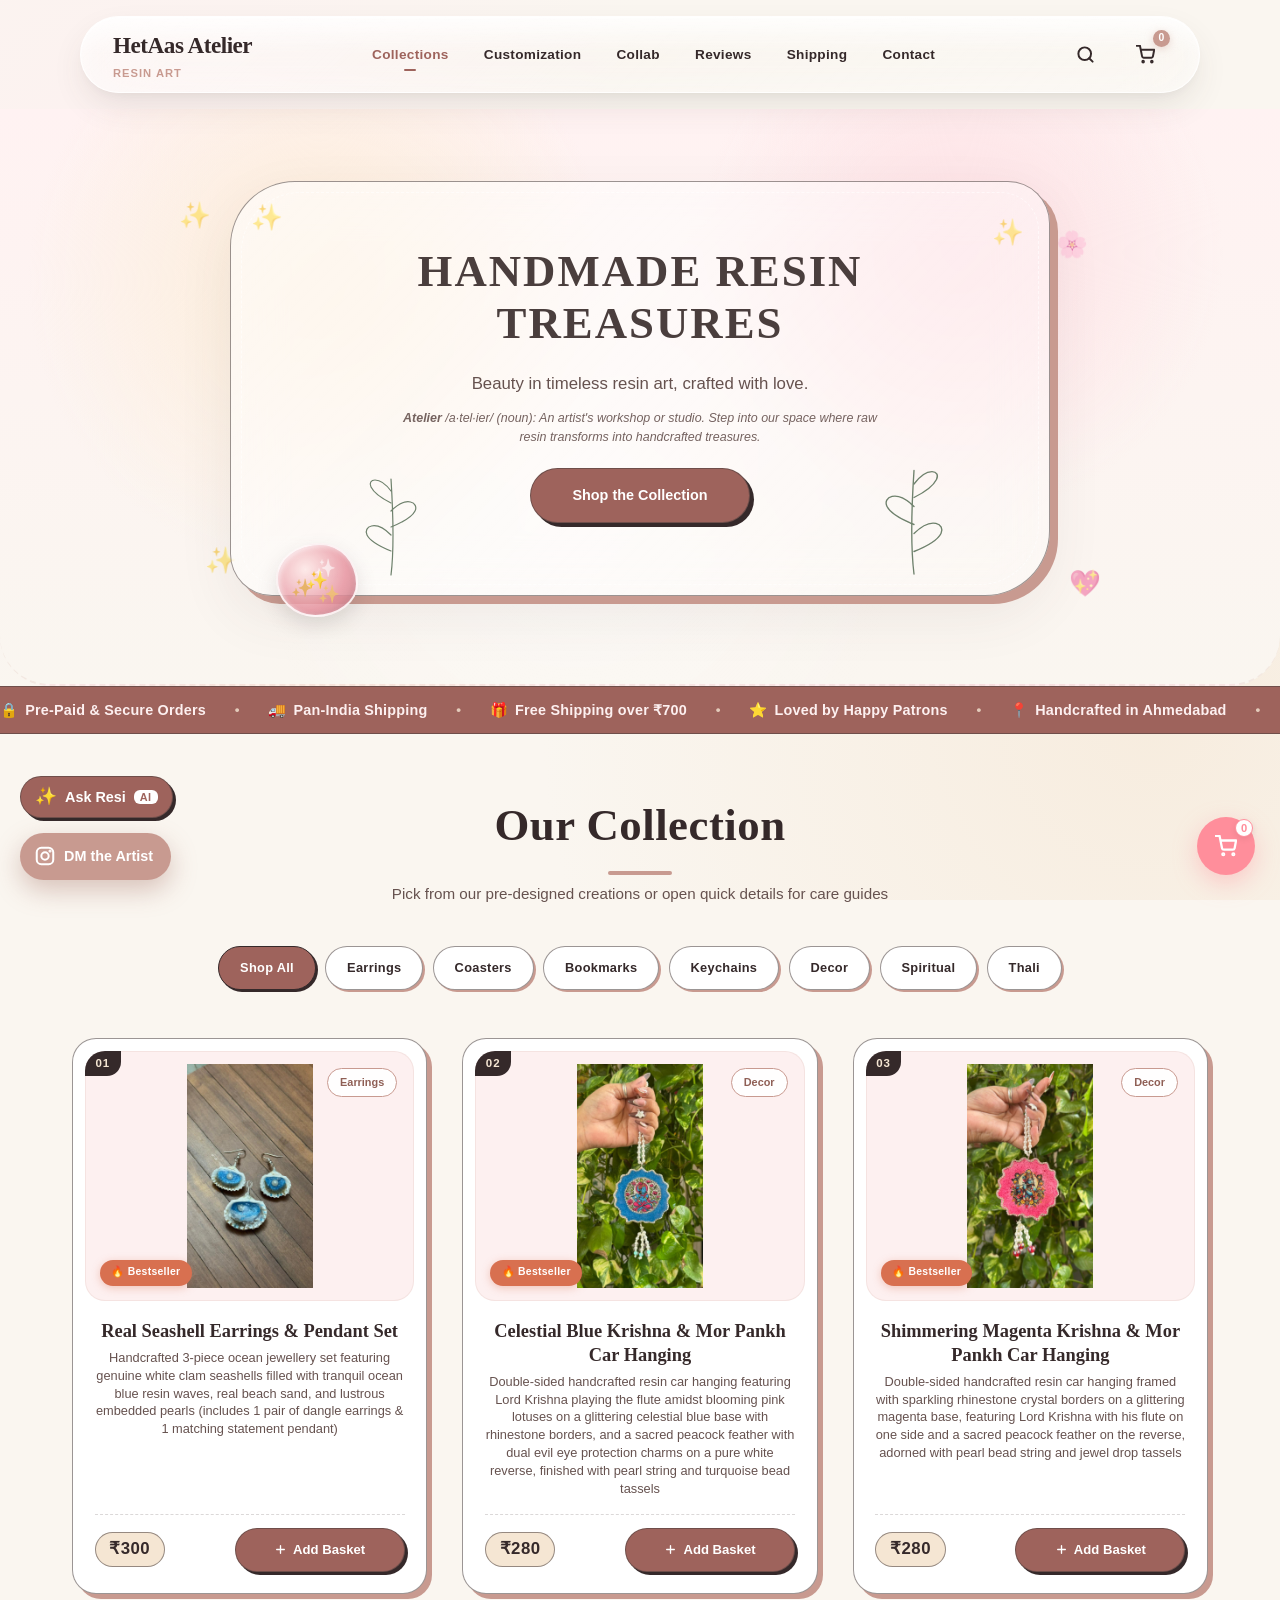
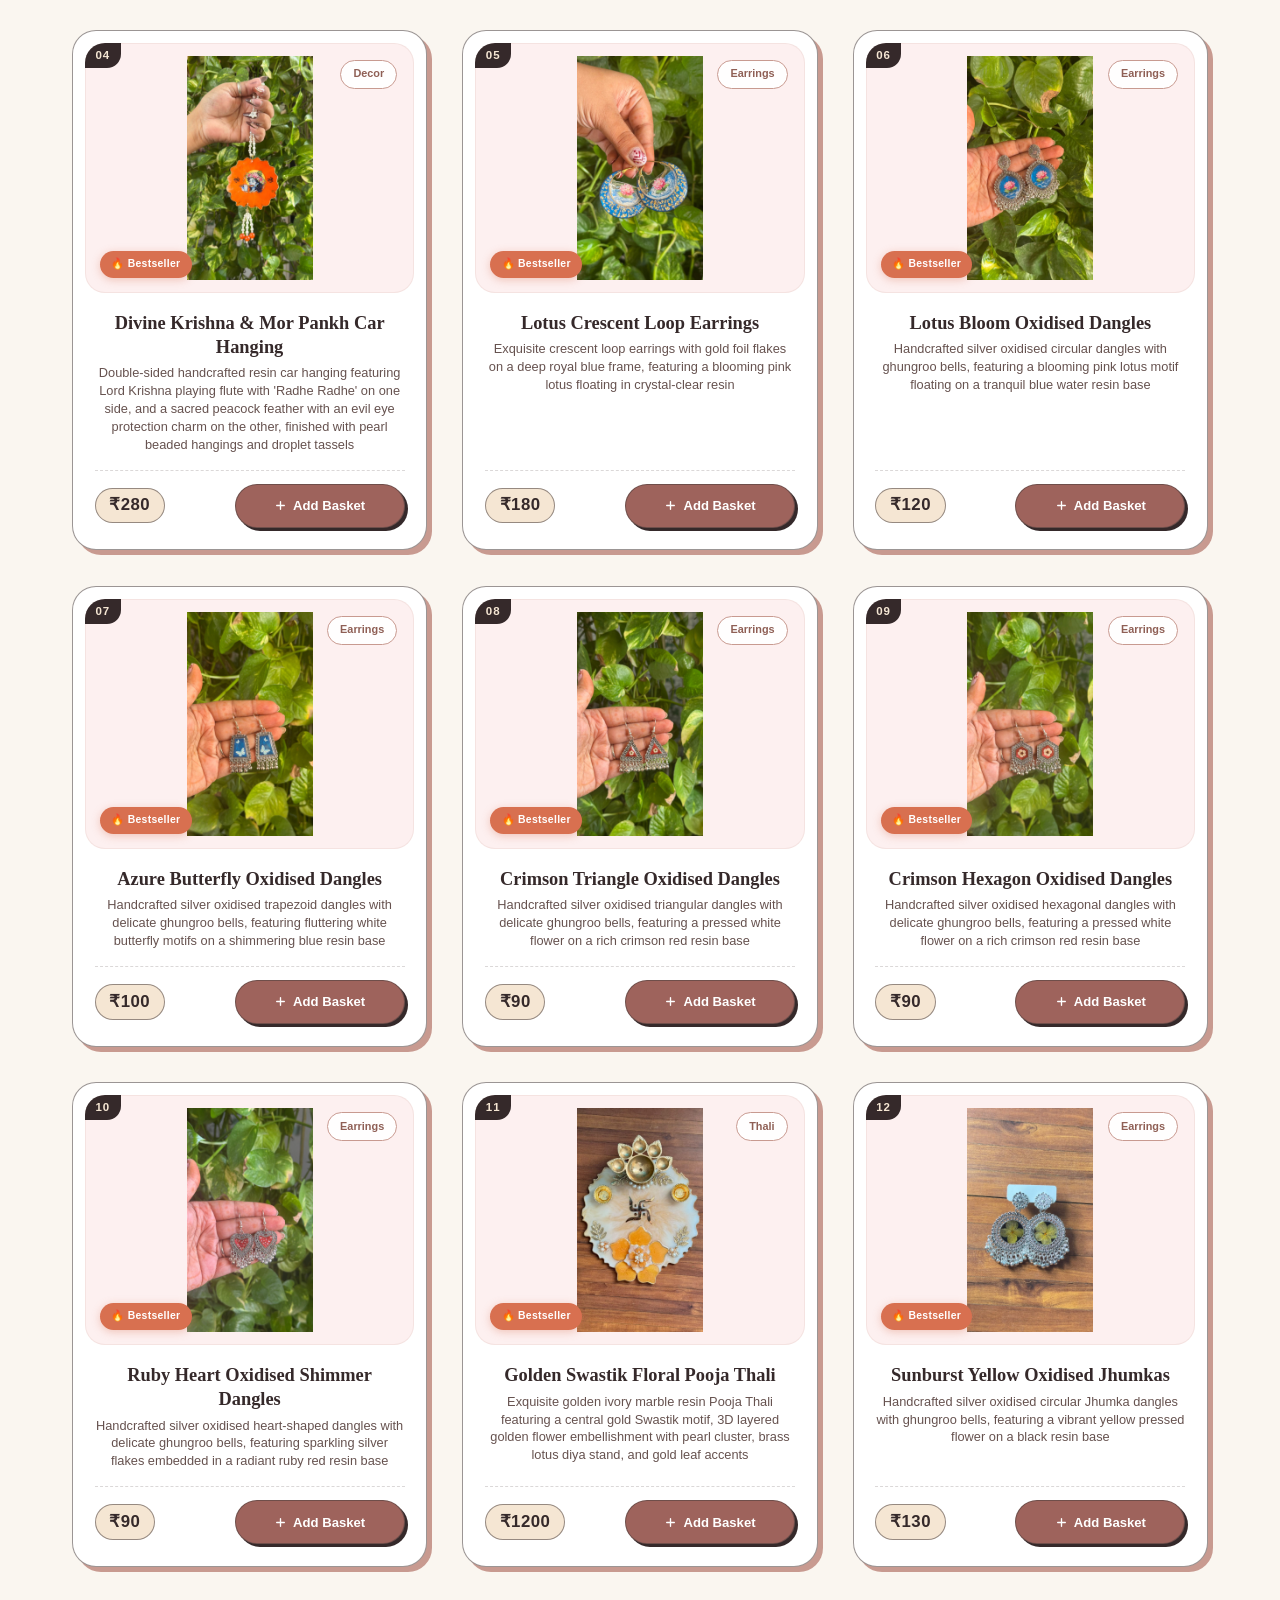
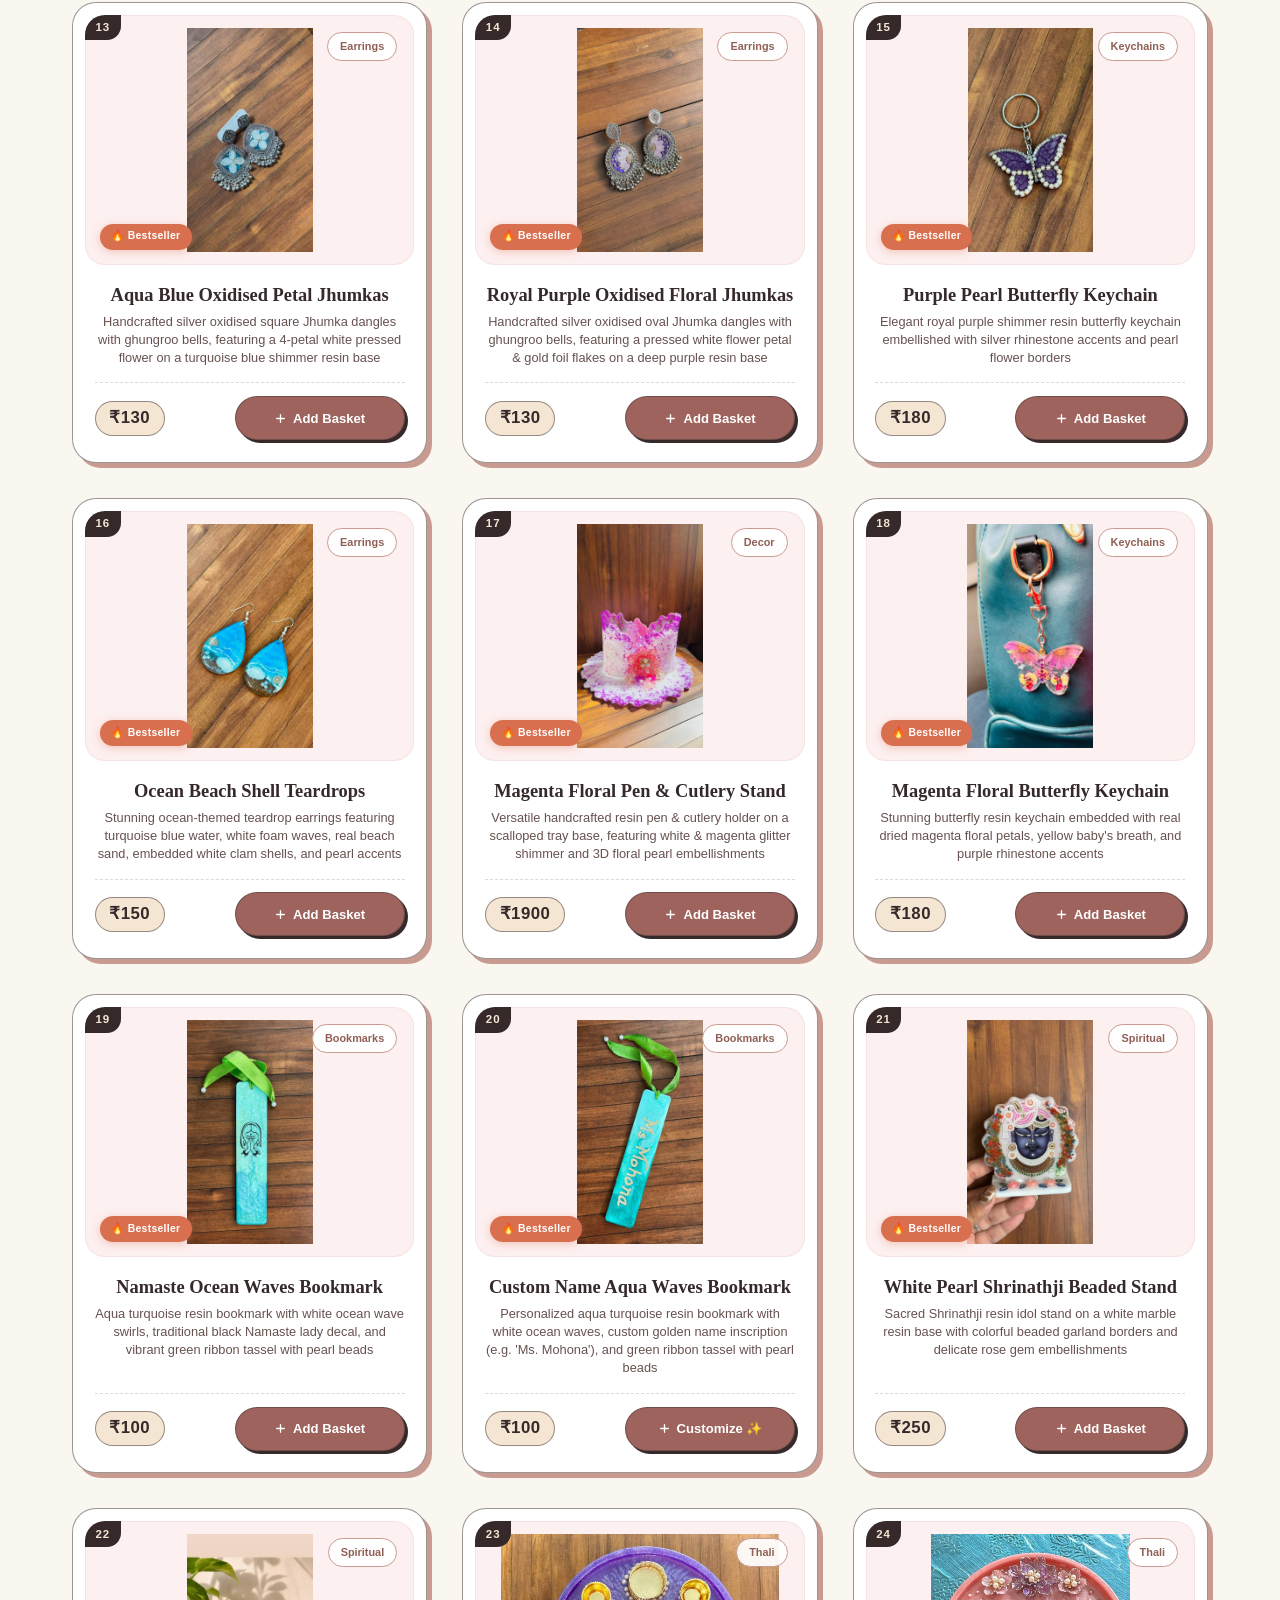
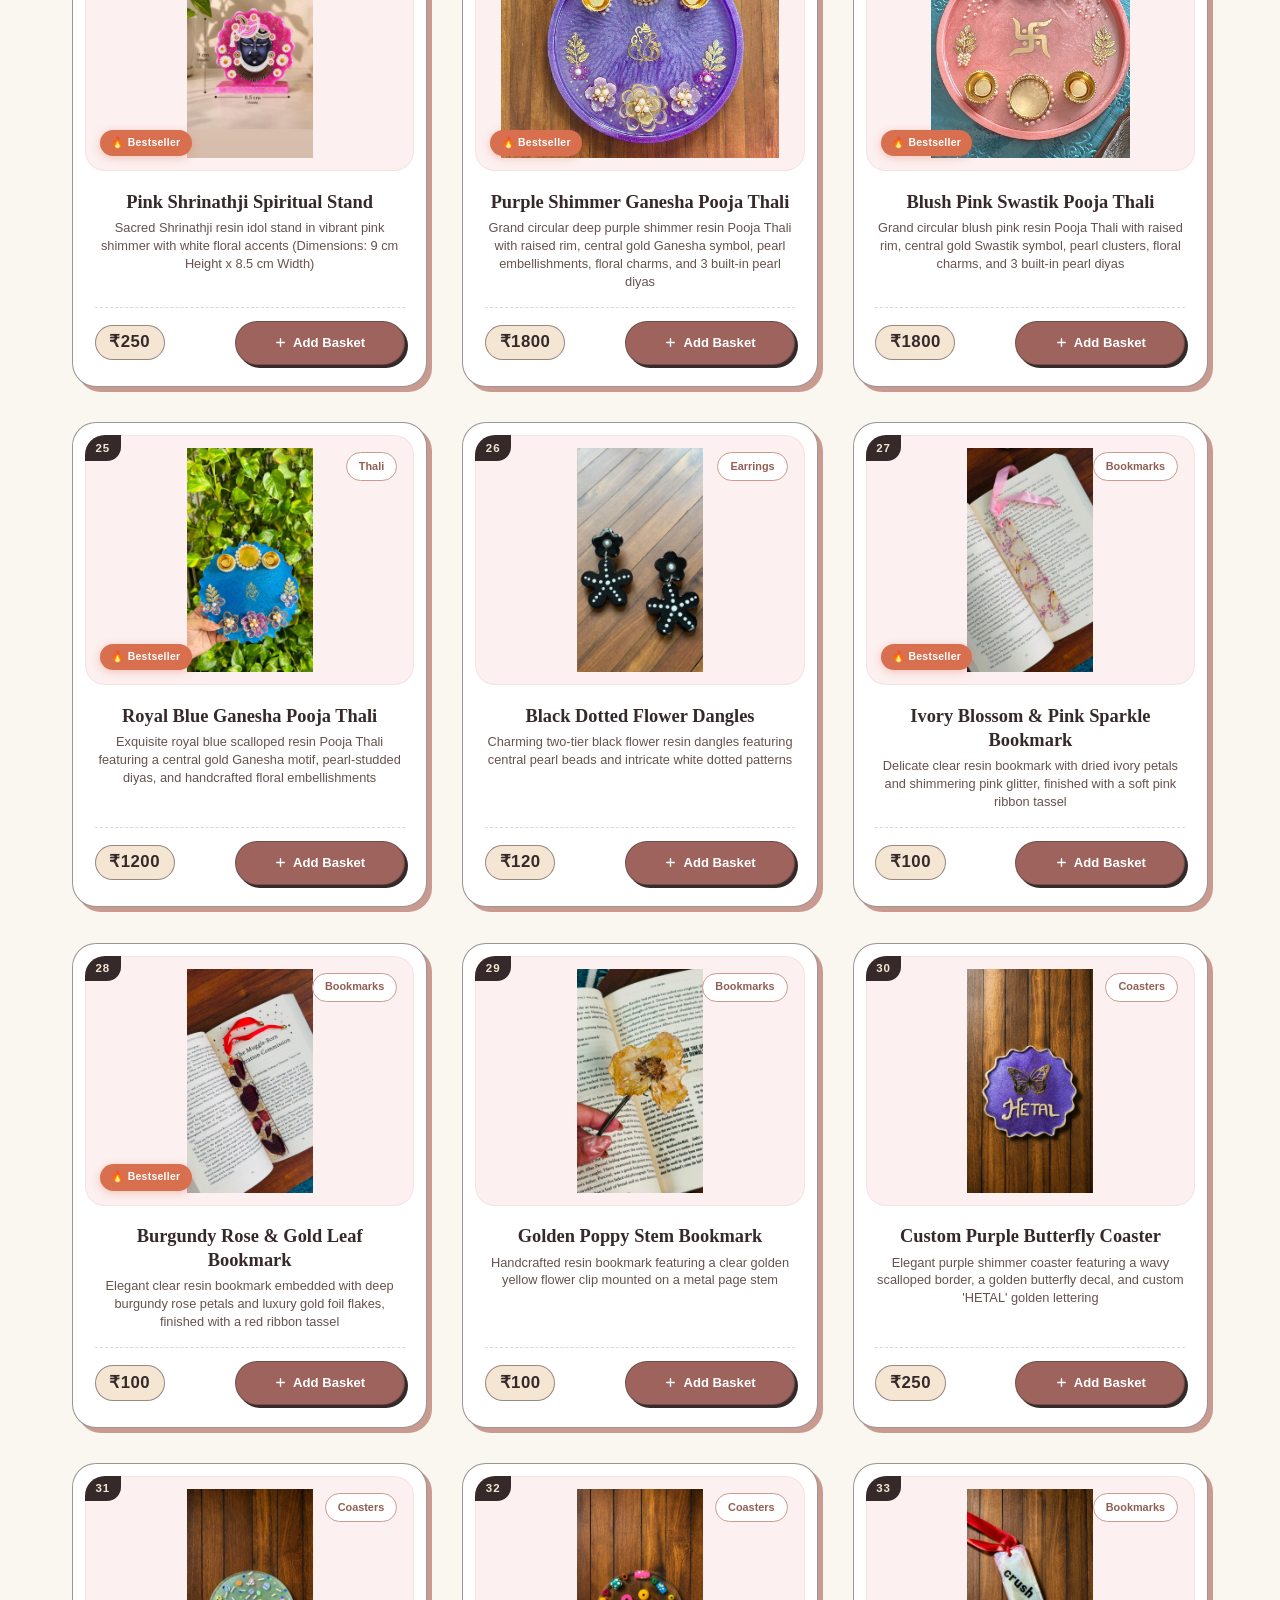
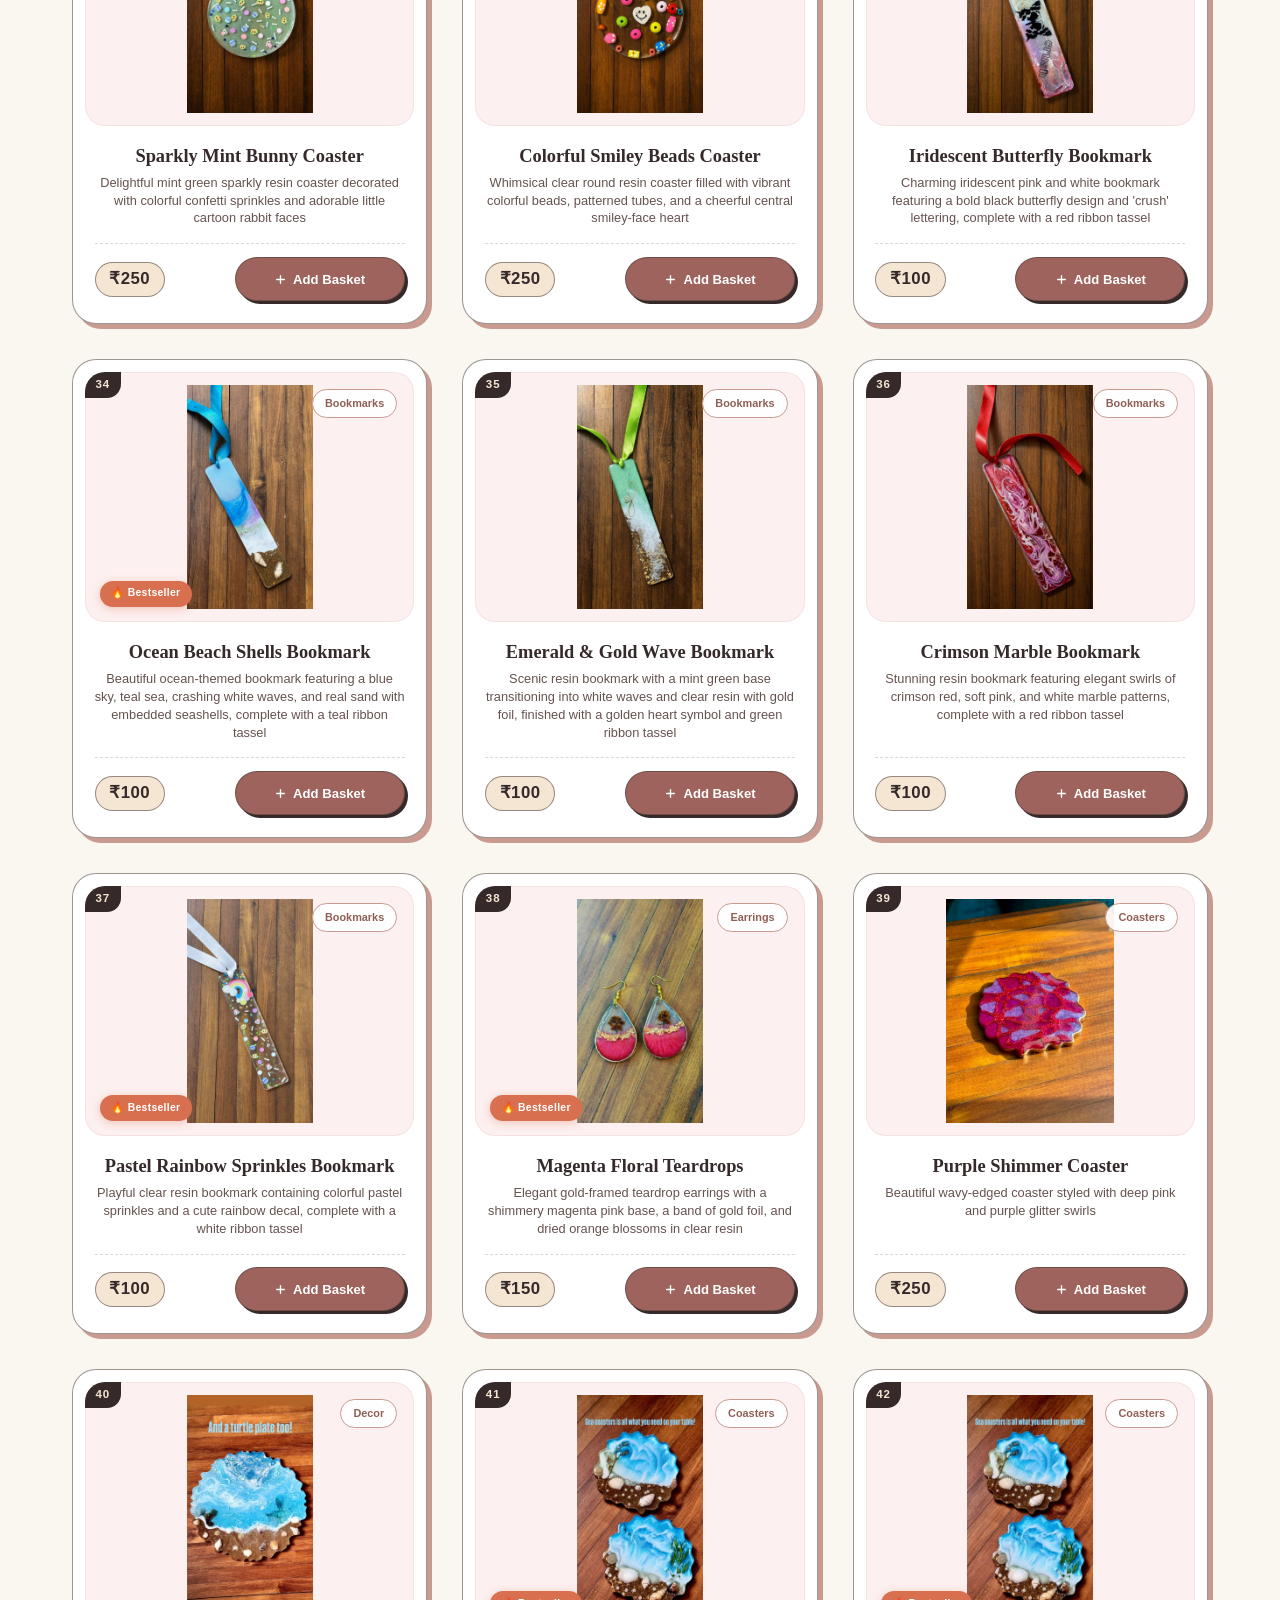
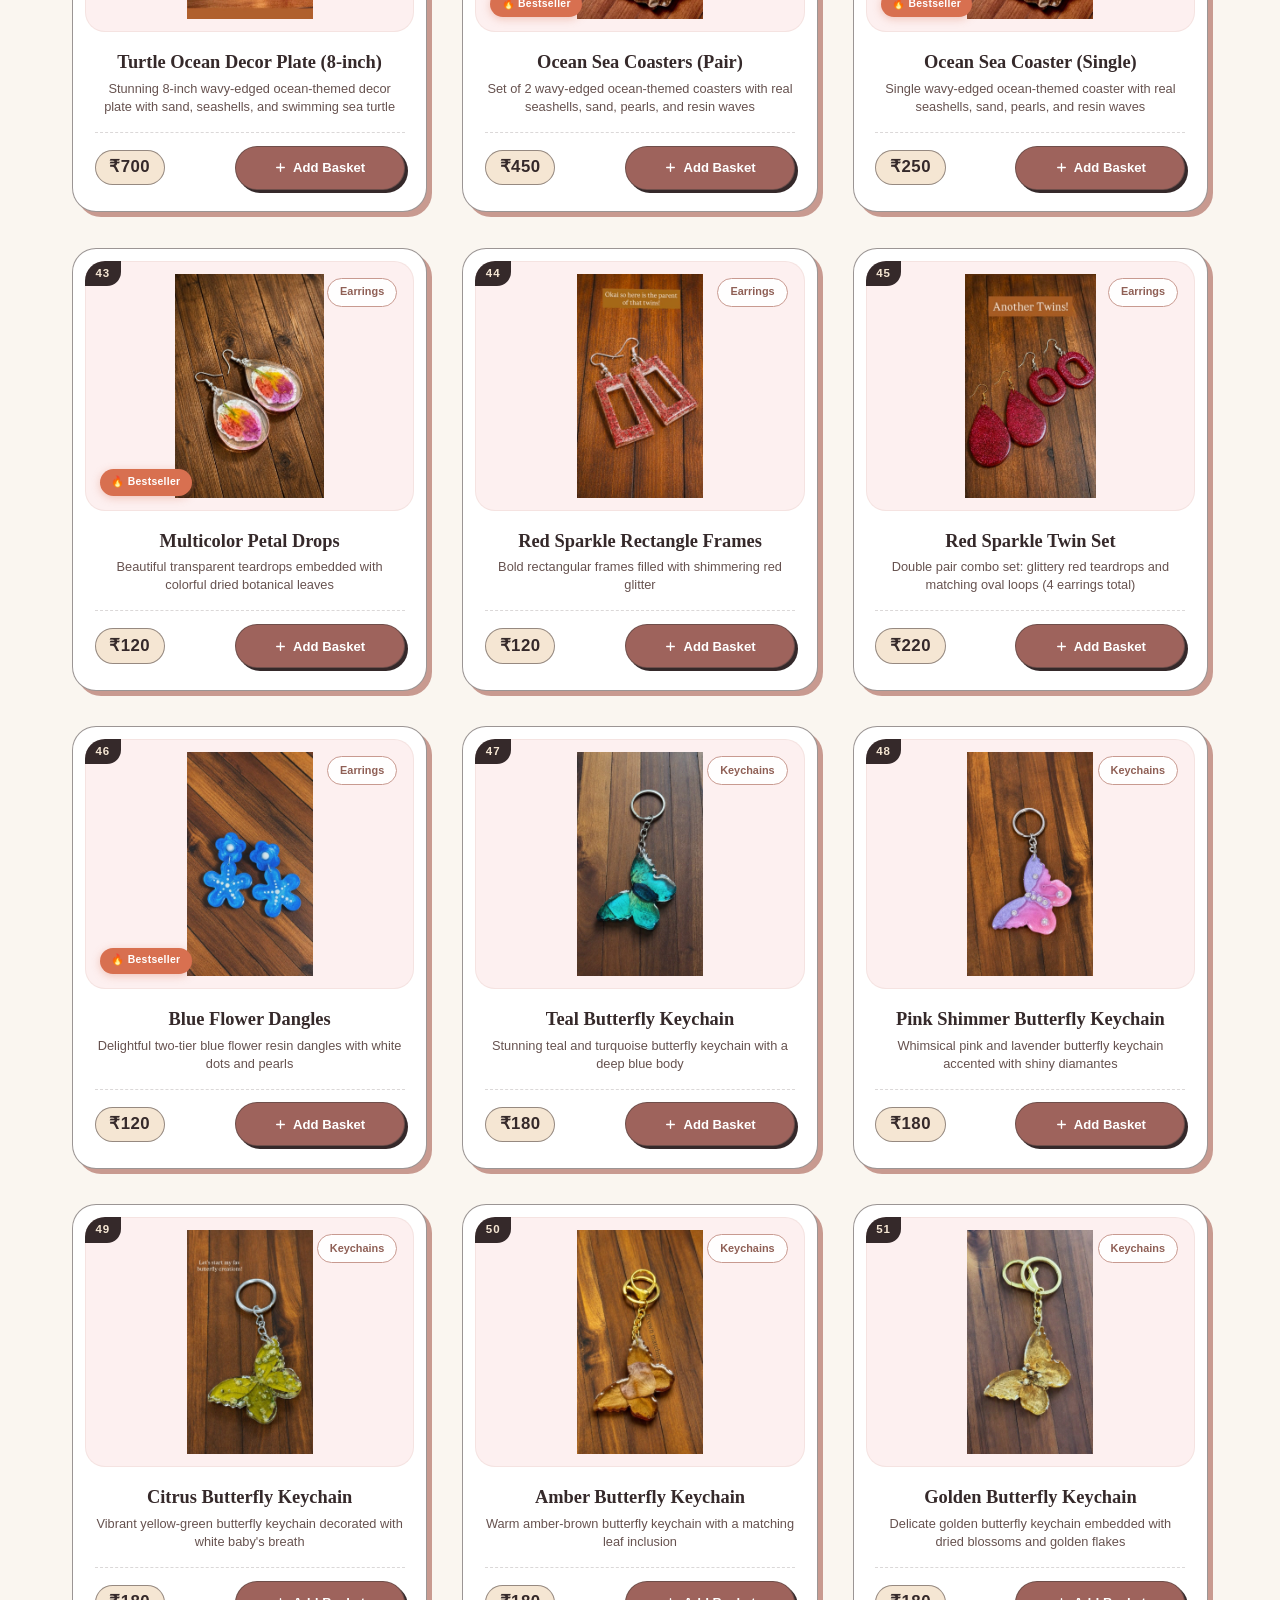
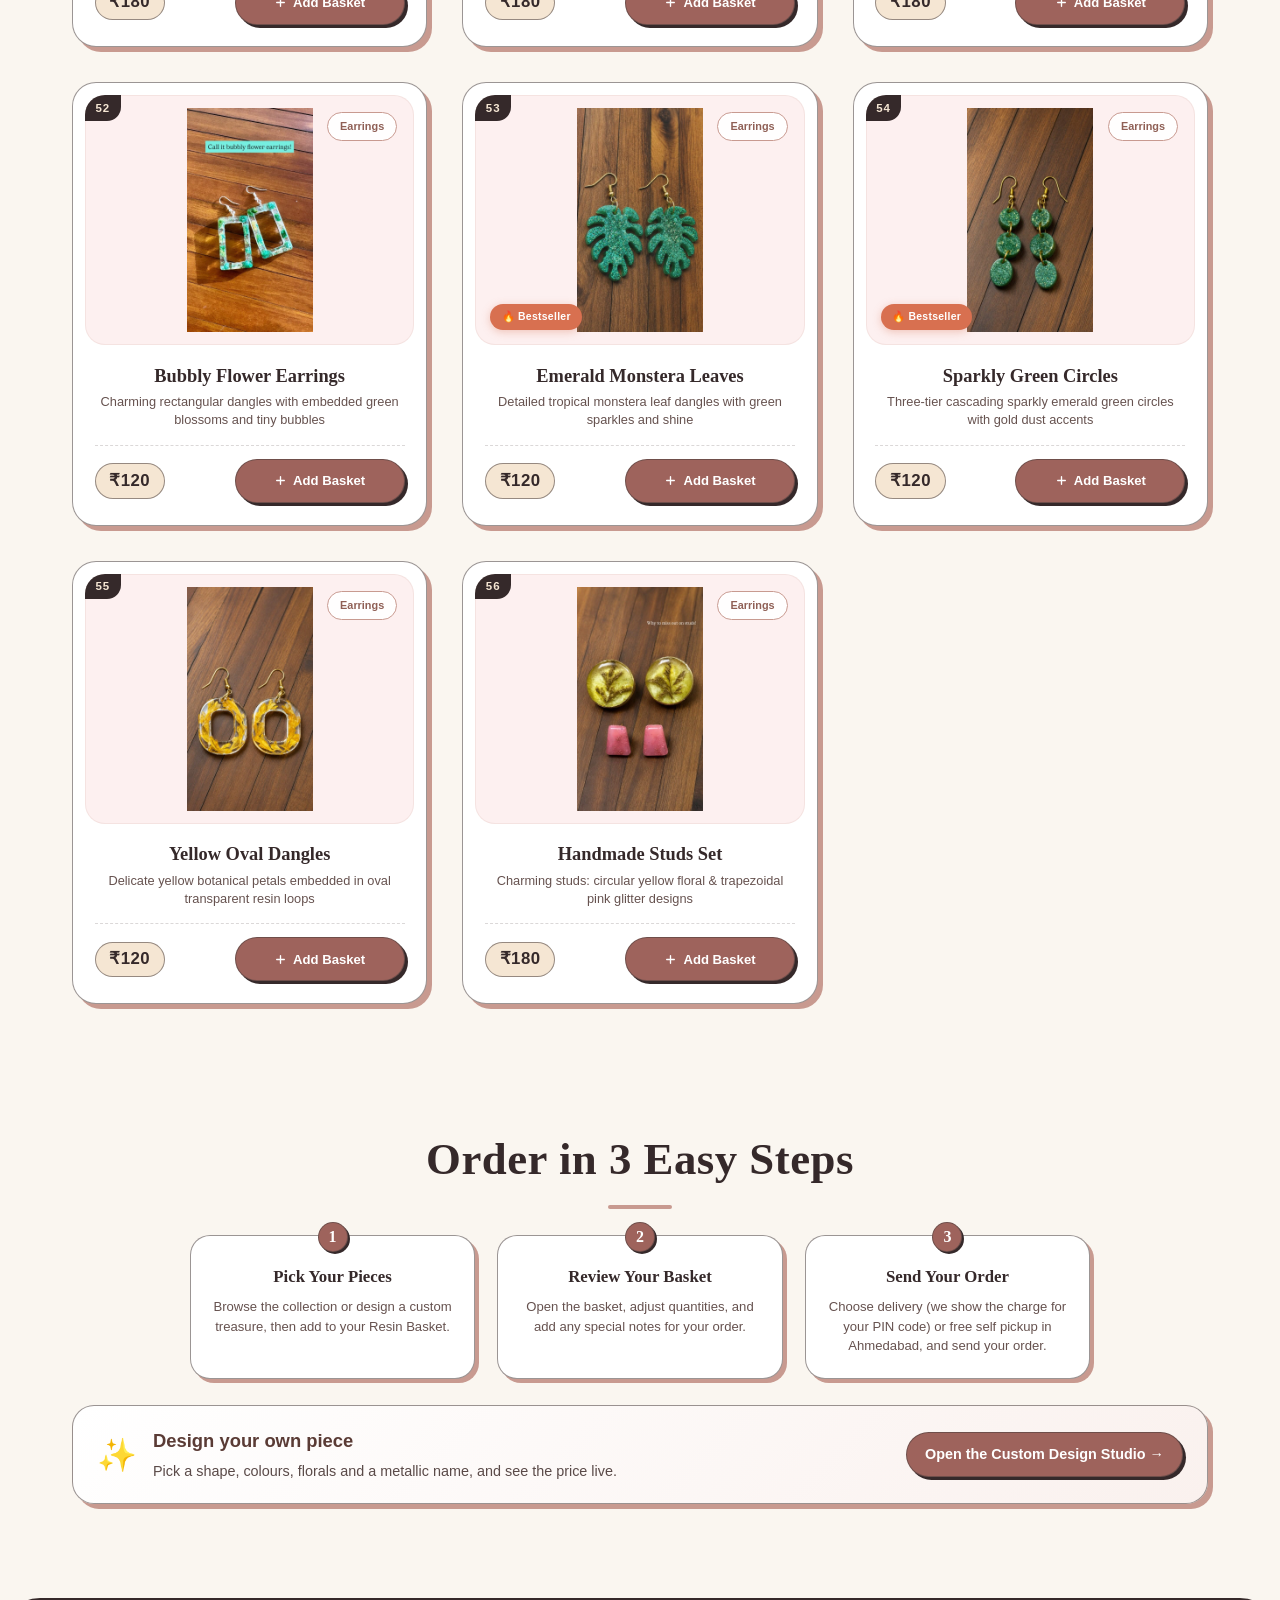
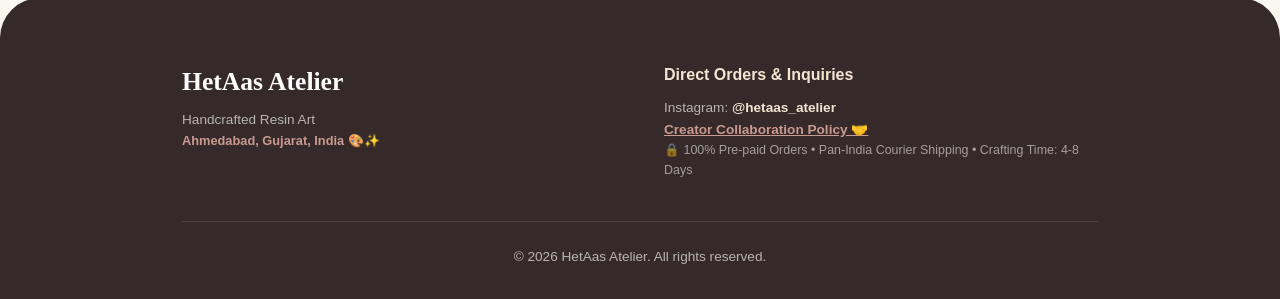
==== commit 3a8f6626: "Bring the shop's new UI and page layout into the demo Shared header on every page with search and ba" ====
--- a/index.html
+++ b/index.html
@@ -116,23 +116,23 @@
     </script>
 </head>
 <body>
-    <!-- Floating Navigation Bar Wrapper -->
+    <!-- Shared header: identical on every page -->
     <div class="header-wrapper">
         <header class="header">
             <div class="container">
                 <div class="logo">
-                    <a href="#home">
+                    <a href="index.html">
                         <h1>HetAas Atelier</h1>
                         <p>Resin Art</p>
                     </a>
                 </div>
-                <nav class="nav">
-                    <a href="#products" class="nav-link">Shop All</a>
-                    <a href="#products" class="nav-link">Collections</a>
+                <nav class="nav" aria-label="Main">
+                    <a href="index.html#products" class="nav-link active" aria-current="page">Collections</a>
                     <a href="custom.html" class="nav-link">Customization</a>
-                    <!-- <a href="#about" class="nav-link">About</a> -->
                     <a href="collab.html" class="nav-link">Collab</a>
-                    <a href="#faq" class="nav-link">Contact</a>
+                    <a href="reviews.html" class="nav-link">Reviews</a>
+                    <a href="shipping.html" class="nav-link">Shipping</a>
+                    <a href="contact.html" class="nav-link">Contact</a>
                 </nav>
                 <!-- Mobile Menu Toggle Button -->
                 <button class="mobile-menu-btn" id="mobileMenuBtn" aria-label="Toggle menu">
@@ -142,20 +142,12 @@
                         <line x1="3" y1="18" x2="21" y2="18"></line>
                     </svg>
                 </button>
-                <!-- Header Icons Menu (Search, Account, Cart) -->
+                <!-- Header Icons Menu (Search, Cart) -->
                 <div class="nav-icons">
-                    <!-- Search Icon Button -->
                     <button class="nav-icon-btn" id="searchBtn" aria-label="Search Shop">
                         <svg xmlns="http://www.w3.org/2000/svg" viewBox="0 0 24 24" fill="none" stroke="currentColor" stroke-width="2.5" stroke-linecap="round" stroke-linejoin="round">
                             <circle cx="11" cy="11" r="8"></circle>
                             <line x1="21" y1="21" x2="16.65" y2="16.65"></line>
-                        </svg>
-                    </button>
-                    <!-- Account Icon Button -->
-                    <button class="nav-icon-btn" id="profileBtn" aria-label="Profile Account">
-                        <svg xmlns="http://www.w3.org/2000/svg" viewBox="0 0 24 24" fill="none" stroke="currentColor" stroke-width="2.5" stroke-linecap="round" stroke-linejoin="round">
-                            <path d="M20 21v-2a4 4 0 0 0-4-4H8a4 4 0 0 0-4 4v2"></path>
-                            <circle cx="12" cy="7" r="4"></circle>
                         </svg>
                     </button>
                     <!-- Install App Button (shown only when installable) -->
@@ -166,7 +158,6 @@
                             <line x1="12" y1="15" x2="12" y2="3"></line>
                         </svg>
                     </button>
-                    <!-- Cart Icon Button -->
                     <div class="nav-cart-btn-wrapper">
                         <button class="nav-icon-btn" id="navCartBtn" aria-label="Open Basket">
                             <svg xmlns="http://www.w3.org/2000/svg" viewBox="0 0 24 24" fill="none" stroke="currentColor" stroke-width="2.5" stroke-linecap="round" stroke-linejoin="round">
@@ -191,12 +182,13 @@
                     <line x1="6" y1="6" x2="18" y2="18"></line>
                 </svg>
             </button>
-            <nav class="mobile-nav">
-                <a href="#products" class="mobile-nav-link">Shop All</a>
-                <a href="#products" class="mobile-nav-link">Collections</a>
+            <nav class="mobile-nav" aria-label="Main">
+                <a href="index.html#products" class="mobile-nav-link" aria-current="page">Collections</a>
                 <a href="custom.html" class="mobile-nav-link">Customization</a>
                 <a href="collab.html" class="mobile-nav-link">Collab</a>
-                <a href="#faq" class="mobile-nav-link">Contact</a>
+                <a href="reviews.html" class="mobile-nav-link">Reviews</a>
+                <a href="shipping.html" class="mobile-nav-link">Shipping</a>
+                <a href="contact.html" class="mobile-nav-link">Contact</a>
             </nav>
         </div>
     </div>
@@ -293,125 +285,6 @@
                 </span>
                 <span class="studio-invite-cta">Open the Custom Design Studio →</span>
             </a>
-        </div>
-    </section>
-
-    <!-- About Section / Handmade Story Strip -->
-    <section id="about" class="about-section">
-        <div class="container">
-            <div class="about-card">
-                <span class="about-badge" id="aboutBadge">✨ Handmade Story</span>
-                <h2 class="section-title" id="aboutHeading" style="margin-bottom: 0.4rem;">Why HetAas Atelier?</h2>
-                <p class="section-subtitle" id="aboutSubtitle" style="margin-bottom: 1.8rem;">Poured & polished with love in Ahmedabad, Gujarat since 2022</p>
-
-                <div class="about-story-text" id="aboutStory">
-                    Born out of a deep love for botanical art, <strong>HetAas Atelier</strong> transforms organic pressed flowers, foil accents, and high-clarity resin into timeless keepsakes. From personalized golden name keychains to sacred pooja thalis and home decor, every single creation is individually poured, cured over 4 to 6 days, and polished by hand in our studio.
-                </div>
-
-                <div class="features" id="aboutFeatures">
-                    <div class="feature">
-                        <span class="feature-icon">🏡</span>
-                        <h3>Handcrafted in Ahmedabad</h3>
-                        <p>Locally made with individual attention to detail.</p>
-                    </div>
-                    <div class="feature">
-                        <span class="feature-icon">🌸</span>
-                        <h3>Real Botanicals</h3>
-                        <p>100% genuine dried flowers preserved in gloss.</p>
-                    </div>
-                    <div class="feature">
-                        <span class="feature-icon">✨</span>
-                        <h3>Custom Inscriptions</h3>
-                        <p>Golden name stickers & custom color palettes.</p>
-                    </div>
-                </div>
-            </div>
-        </div>
-    </section>
-
-    <!-- Interactive FAQ & Care Guide Section -->
-    <section class="faq-section" id="faq">
-        <div class="container">
-            <h2 class="section-title">Order Policies & FAQs</h2>
-            <p class="section-subtitle">Please read our shipping, return, and creation guidelines below.</p>
-
-            <div class="faq-container" id="faqContainer">
-                <!-- FAQ 1 -->
-                <div class="faq-card">
-                    <div class="faq-question">
-                        <span>How do I place an order?</span>
-                        <svg xmlns="http://www.w3.org/2000/svg" viewBox="0 0 24 24" fill="none" stroke="currentColor" stroke-width="2.5" stroke-linecap="round" stroke-linejoin="round">
-                            <polyline points="6 9 12 15 18 9"></polyline>
-                        </svg>
-                    </div>
-                    <div class="faq-answer">
-                        <div class="faq-answer-content">
-                            Add your desired items (either standard shop items or customized creations) to your <strong>Resin Basket</strong>. When ready, open the basket and click checkout. This copies a fully detailed order list to your clipboard and opens Instagram DM so you can paste and send it directly!
-                        </div>
-                    </div>
-                </div>
-                
-                <!-- FAQ 2 -->
-                <div class="faq-card">
-                    <div class="faq-question">
-                        <span>What are the payment and refund rules?</span>
-                        <svg xmlns="http://www.w3.org/2000/svg" viewBox="0 0 24 24" fill="none" stroke="currentColor" stroke-width="2.5" stroke-linecap="round" stroke-linejoin="round">
-                            <polyline points="6 9 12 15 18 9"></polyline>
-                        </svg>
-                    </div>
-                    <div class="faq-answer">
-                        <div class="faq-answer-content">
-                            We accept <strong>pre-paid orders only</strong>. Since all items are handcrafted and customized specifically for you, <strong>no returns, refunds, or exchanges are accepted</strong>.
-                        </div>
-                    </div>
-                </div>
-
-                <!-- FAQ 3 -->
-                <div class="faq-card">
-                    <div class="faq-question">
-                        <span>How long does it take to make customized items?</span>
-                        <svg xmlns="http://www.w3.org/2000/svg" viewBox="0 0 24 24" fill="none" stroke="currentColor" stroke-width="2.5" stroke-linecap="round" stroke-linejoin="round">
-                            <polyline points="6 9 12 15 18 9"></polyline>
-                        </svg>
-                    </div>
-                    <div class="faq-answer">
-                        <div class="faq-answer-content">
-                            Resin curing is a slow, artistic process. It takes around <strong>4 to 6 days</strong> to design, pour, bubble-pop, and fully cure a customized order before it can be collected or dispatched.
-                        </div>
-                    </div>
-                </div>
-
-                <!-- FAQ 4 -->
-                <div class="faq-card">
-                    <div class="faq-question">
-                        <span>What is the shipping policy?</span>
-                        <svg xmlns="http://www.w3.org/2000/svg" viewBox="0 0 24 24" fill="none" stroke="currentColor" stroke-width="2.5" stroke-linecap="round" stroke-linejoin="round">
-                            <polyline points="6 9 12 15 18 9"></polyline>
-                        </svg>
-                    </div>
-                    <div class="faq-answer">
-                        <div class="faq-answer-content">
-                            We do not offer free shipping. Customers in Ahmedabad can arrange a self-pickup. If you want us to ship anywhere else across India, the <strong>delivery costs must be borne entirely by the buyer</strong>.
-                        </div>
-                    </div>
-                </div>
-            </div>
-        </div>
-    </section>
-
-    <!-- Happy Customers Section -->
-    <section class="reviews-section" id="reviews">
-        <div class="container">
-            <h2 class="section-title">Happy Customers</h2>
-            <p class="section-subtitle">Hear what others say about their resin treasures!</p>
-
-            <div id="reviewsContainer">
-                <div class="reviews-empty">
-                    <span style="font-size: 2.5rem; display: block; margin-bottom: 0.8rem;">✨✍️🌸</span>
-                    <h3>Reviews Coming Soon!</h3>
-                    <p>We are currently collecting feedback from our early Ahmedabad patrons. Check back soon to see what others love about our botanical resin creations!</p>
-                </div>
-            </div>
         </div>
     </section>
 
@@ -477,6 +350,8 @@
                 </button>
             </div>
             
+            <div class="cart-perks" id="cartPerks"></div>
+
             <div class="cart-items-container" id="cartItemsContainer">
                 <!-- Populated dynamically -->
             </div>
@@ -492,7 +367,7 @@
                     <span class="cart-total-val" id="cartTotal">₹0</span>
                 </div>
                 <button class="checkout-btn" id="checkoutBtn">
-                    Place Order via Instagram DM 🌸
+                    Place Order Request 🌸
                 </button>
             </div>
         </div>
--- a/styles.css
+++ b/styles.css
@@ -3,13 +3,13 @@
 /* Root Variables - Mockup Palette */
 :root {
     --color-primary: #c89a90;          /* Warm peach-mauve */
-    --color-primary-dark: #b08278;     /* Deeper peach-mauve */
+    --color-primary-dark: #8f5f55;     /* Deeper peach-mauve (dark enough for text) */
     --color-cta: #9e635c;              /* Deep rose - CTA buttons, ~4.8:1 on white text (WCAG AA) */
     --color-cta-hover: #86504a;        /* Darker rose for CTA hover */
     --color-primary-light: #fdf0f0;    /* Soft padded pink frame background */
-    --color-secondary: #a39594;        /* Muted taupe-brown */
+    --color-secondary: #66524f;        /* Muted taupe-brown, dark enough to read on cream */
     --color-accent: #f5e6d3;           /* Soft Cream */
-    --color-dark: #4a3e3d;             /* Deep warm brown text */
+    --color-dark: #35292a;             /* Deep warm brown text */
     --color-light: #faf6f0;            /* Creamy warm vanilla backdrop */
     --color-white: #ffffff;
     --color-border: rgba(200, 154, 144, 0.15); /* Light pink-beige border */
@@ -111,13 +111,13 @@
 }
 
 a {
-    color: var(--color-primary);
+    color: var(--color-cta);
     text-decoration: none;
     transition: var(--transition);
 }
 
 a:hover {
-    color: var(--color-primary-dark);
+    color: var(--color-cta-hover);
 }
 
 h1, h2, h3, h4 {
@@ -3354,7 +3354,7 @@
 
 .collab-subtitle {
     font-size: 1.05rem;
-    color: #7a6e6d;
+    color: #5a4a48;
     max-width: 640px;
     margin: 0 auto;
     line-height: 1.6;
@@ -3467,7 +3467,7 @@
 
 .collab-cta-card p {
     font-size: 1rem;
-    color: #7a6e6d;
+    color: #5a4a48;
     max-width: 580px;
     margin: 0 auto 24px;
     line-height: 1.6;
@@ -3598,7 +3598,7 @@
 .order-option-icon { font-size: 1.5rem; line-height: 1; flex-shrink: 0; }
 .order-option-text { display: flex; flex-direction: column; gap: 3px; flex: 1; min-width: 0; }
 .order-option-text strong { font-size: .97rem; color: #5a3b35; }
-.order-option-text small { font-size: .8rem; color: #777; line-height: 1.35; }
+.order-option-text small { font-size: .8rem; color: #5a4a48; line-height: 1.35; }
 .order-option-tag { flex-shrink: 0; font-size: .7rem; font-weight: 700; color: #5a3b35; background: #f6e8e3; border-radius: 999px; padding: 3px 9px; }
 .order-option[hidden] { display: none !important; } /* the card style would otherwise override the hidden attribute */
 .order-options-back { margin-top: 12px; width: 100%; background: none; border: 0; color: #8a5a50; font-weight: 600; cursor: pointer; padding: 8px; }
@@ -3619,12 +3619,12 @@
 .studio-invite-icon { font-size: 2rem; line-height: 1; }
 .studio-invite-text { display: flex; flex-direction: column; gap: 4px; flex: 1; min-width: 200px; }
 .studio-invite-text strong { font-size: 1.15rem; color: #5a3b35; }
-.studio-invite-text small { font-size: .9rem; color: #777; }
+.studio-invite-text small { font-size: .9rem; color: #5a4a48; }
 .studio-invite-cta { background: #c89a90; color: #fff; border-radius: 999px; padding: 10px 18px; font-weight: 600; font-size: .9rem; white-space: nowrap; }
 .studio-page-intro { padding-top: 24px; } /* the sticky header already takes its own space */
 .studio-back-link { color: #8a5a50; font-weight: 600; text-decoration: none; font-size: .9rem; }
 .studio-back-link:hover { text-decoration: underline; }
-.nav-link.active { color: var(--color-primary-dark, #8a5a50); }
+.nav-link.active { color: var(--color-cta); }
 
 .custom-note { margin: 0; text-align: center; font-size: .78rem; color: var(--color-secondary, #8a7b76); }
 
@@ -3673,3 +3673,707 @@
     html { scroll-behavior: auto; }
     *, *::before, *::after { animation-duration: 0.01ms !important; animation-iteration-count: 1 !important; transition-duration: 0.01ms !important; }
 }
+
+
+/* ==========================================
+   SHOP POLISH: structure + tactility (same palette)
+   Borrowed from the estudely shop idea: defined edges, a crisp offset
+   shadow, numbered cards, pill prices and a press-able feel, softened
+   with the atelier's rose/cream colours.
+   ========================================== */
+
+:root {
+    --edge: 1.5px solid rgba(74, 62, 61, 0.55);          /* soft "ink" outline from --color-dark */
+    --offset-shadow: 5px 5px 0 var(--color-primary);     /* crisp rose offset shadow */
+    --offset-shadow-hover: 8px 8px 0 var(--color-primary);
+    --offset-shadow-press: 2px 2px 0 var(--color-primary);
+}
+
+/* Cards: outlined, offset shadow, lift on hover */
+.products-grid { counter-reset: item; gap: 2.2rem; }
+
+.product-card {
+    counter-increment: item;
+    position: relative;
+    border: var(--edge);
+    border-radius: 24px;
+    box-shadow: var(--offset-shadow);
+}
+.product-card:hover {
+    transform: translate(-3px, -3px);
+    box-shadow: var(--offset-shadow-hover);
+}
+
+/* Numbered corner tab (01, 02, 03...) */
+.product-card::before {
+    content: counter(item, decimal-leading-zero);
+    position: absolute;
+    top: 12px;
+    left: 12px;
+    z-index: 3;
+    padding: 0.2rem 0.65rem 0.25rem;
+    background: var(--color-dark);
+    color: var(--color-accent);
+    font-family: var(--font-secondary);
+    font-weight: 700;
+    font-size: 0.72rem;
+    letter-spacing: 1px;
+    border-radius: 20px 0 14px 0;
+}
+
+/* Image frame gets a hairline edge and sits below the number tab */
+.product-image { border: 1px solid var(--color-border); }
+.product-tag { top: auto; bottom: 14px; left: 14px; backdrop-filter: none; }
+.category-badge { backdrop-filter: none; }
+
+/* Price becomes a pill; footer becomes price + button on one row */
+.product-footer {
+    flex-direction: row;
+    align-items: center;
+    justify-content: space-between;
+    gap: 0.7rem;
+    border-top: var(--edge);
+    border-top-style: dashed;
+    border-top-color: rgba(74, 62, 61, 0.2);
+}
+.price {
+    background: var(--color-accent);
+    border: var(--edge);
+    border-radius: 999px;
+    padding: 0.2rem 0.85rem;
+    font-size: 1.05rem;
+    white-space: nowrap;
+}
+.add-cart-btn {
+    width: auto;
+    flex: 1;
+    max-width: 170px;
+    border: var(--edge);
+    box-shadow: 3px 3px 0 var(--color-dark);
+}
+.add-cart-btn:hover {
+    transform: translate(-1px, -1px);
+    box-shadow: 4px 4px 0 var(--color-dark);
+}
+.add-cart-btn:active {
+    transform: translate(3px, 3px);
+    box-shadow: 0 0 0 var(--color-dark);
+}
+
+/* Filters: same outline language; active state is filled */
+.filter-btn {
+    border: var(--edge);
+    backdrop-filter: none;
+    background: var(--color-white);
+    box-shadow: 2px 2px 0 var(--color-primary);
+}
+.filter-btn:hover { transform: translate(-1px, -1px); box-shadow: 3px 3px 0 var(--color-primary); }
+.filter-btn.active {
+    background: var(--color-cta);
+    border-color: var(--color-dark);
+    color: var(--color-white);
+    box-shadow: 2px 2px 0 var(--color-dark);
+}
+
+/* Section titles: bolder, with a short rose underline */
+.section-title { font-weight: 700; font-size: clamp(2rem, 4vw, 2.8rem); }
+.section-title::after {
+    content: "";
+    display: block;
+    width: 64px;
+    height: 4px;
+    margin: 0.6rem auto 0;
+    background: var(--color-primary);
+    border-radius: 4px;
+}
+
+/* Keyboard focus that matches the new look */
+.product-card :focus-visible,
+.filter-btn:focus-visible {
+    outline: 3px solid var(--color-cta);
+    outline-offset: 2px;
+}
+
+/* Phones: lighter shadows, stacked footer, respect reduced motion */
+@media (max-width: 480px) {
+    .product-card { box-shadow: 3px 3px 0 var(--color-primary); }
+    .product-footer { flex-wrap: wrap; }
+    .add-cart-btn { max-width: none; }
+}
+@media (prefers-reduced-motion: reduce) {
+    .product-card, .add-cart-btn, .filter-btn { transition: none; }
+}
+
+
+/* ==========================================
+   SHOP POLISH, PART 2: hero, studio, cart
+   ========================================== */
+
+/* ---- Hero: keep the glass blob, add the outlined/offset language ---- */
+.hero-glass-panel {
+    border: var(--edge);
+    box-shadow: 8px 8px 0 var(--color-primary), 0 20px 55px rgba(74, 62, 61, 0.08);
+}
+.hero-glass-panel h2 { font-weight: 700; }
+.hero-glass-panel .cta-button {
+    background: var(--color-cta);
+    border: var(--edge);
+    box-shadow: 4px 4px 0 var(--color-dark);
+    padding: 0.95rem 2.6rem;
+    font-size: 0.9rem;
+    font-weight: 700;
+}
+.hero-glass-panel .cta-button:hover {
+    background: var(--color-cta-hover);
+    transform: translate(-2px, -2px);
+    box-shadow: 6px 6px 0 var(--color-dark);
+}
+.hero-glass-panel .cta-button:active {
+    transform: translate(3px, 3px);
+    box-shadow: 0 0 0 var(--color-dark);
+}
+
+/* ---- Trust bar: pill chips ---- */
+
+/* ---- Studio invite card (home) ---- */
+.studio-invite-card {
+    border: var(--edge);
+    border-radius: 22px;
+    box-shadow: var(--offset-shadow);
+}
+.studio-invite-card:hover { transform: translate(-3px, -3px); box-shadow: var(--offset-shadow-hover); }
+.studio-invite-cta {
+    background: var(--color-cta);
+    border: var(--edge);
+    box-shadow: 3px 3px 0 var(--color-dark);
+}
+
+/* ---- Custom Design Studio ---- */
+.customizer-container {
+    border: var(--edge);
+    box-shadow: 8px 8px 0 var(--color-primary);
+}
+.option-card {
+    border: var(--edge);
+    border-color: rgba(74, 62, 61, 0.3);
+    box-shadow: 2px 2px 0 rgba(200, 154, 144, 0.5);
+}
+.option-card:hover { transform: translate(-1px, -1px); box-shadow: 3px 3px 0 var(--color-primary); }
+.option-card.selected {
+    border-color: var(--color-dark);
+    border-width: 2px;
+    background-color: var(--color-primary-light);
+    box-shadow: 3px 3px 0 var(--color-cta);
+}
+.step-title span { border: var(--edge); background: var(--color-cta); }
+.customizer-preview { border: var(--edge); }
+.add-custom-btn {
+    background-color: var(--color-cta);
+    border: var(--edge);
+    box-shadow: 4px 4px 0 var(--color-dark);
+}
+.add-custom-btn:hover {
+    background-color: var(--color-cta-hover);
+    transform: translate(-1px, -1px);
+    box-shadow: 5px 5px 0 var(--color-dark);
+}
+.add-custom-btn:active { transform: translate(3px, 3px); box-shadow: 0 0 0 var(--color-dark); }
+
+/* ---- Cart drawer ---- */
+.cart-drawer { border-left: var(--edge); box-shadow: -8px 0 0 var(--color-primary); }
+.cart-header, .cart-footer { border-color: rgba(74, 62, 61, 0.25); }
+.cart-header { background: var(--color-primary-light); }
+.cart-item-qty { border: var(--edge); border-radius: 999px; height: 26px; }
+.cart-item-qty button { width: 22px; }
+.cart-item-qty span { width: 18px; }
+.cart-total-val {
+    background: var(--color-accent);
+    border: var(--edge);
+    border-radius: 999px;
+    padding: 0.1rem 0.9rem;
+}
+.checkout-btn {
+    background: var(--color-cta);
+    border: var(--edge);
+    box-shadow: 4px 4px 0 var(--color-dark);
+}
+.checkout-btn:hover {
+    background: var(--color-cta-hover);
+    transform: translate(-1px, -1px);
+    box-shadow: 5px 5px 0 var(--color-dark);
+}
+.checkout-btn:active { transform: translate(3px, 3px); box-shadow: 0 0 0 var(--color-dark); }
+.order-option {
+    border: var(--edge);
+    box-shadow: 3px 3px 0 var(--color-primary);
+}
+.order-option:hover { transform: translate(-1px, -1px); box-shadow: 4px 4px 0 var(--color-primary); }
+
+@media (max-width: 480px) {
+    .hero-glass-panel { box-shadow: 5px 5px 0 var(--color-primary); }
+    .customizer-container { box-shadow: 5px 5px 0 var(--color-primary); }
+}
+@media (prefers-reduced-motion: reduce) {
+    .hero-glass-panel .cta-button, .checkout-btn, .add-custom-btn, .option-card, .order-option { transition: none; }
+}
+
+
+/* ==========================================
+   CART: perk progress bars + reference-style items
+   ========================================== */
+
+.cart-perks {
+    display: flex;
+    flex-direction: column;
+    gap: 0.7rem;
+    padding: 1rem 1.2rem 0.2rem;
+}
+.cart-perks:empty { display: none; }
+
+.perk {
+    background: var(--color-white);
+    border: var(--edge);
+    border-radius: 16px;
+    padding: 0.65rem 0.85rem 0.8rem;
+    box-shadow: 3px 3px 0 var(--color-primary);
+}
+.perk-row {
+    display: flex;
+    justify-content: space-between;
+    gap: 0.6rem;
+    font-size: 0.8rem;
+    font-weight: 700;
+    color: var(--color-dark);
+    margin-bottom: 0.45rem;
+}
+.perk-row span:last-child { color: var(--color-secondary); font-weight: 600; white-space: nowrap; }
+.perk-track {
+    height: 14px;
+    background: var(--color-light);
+    border: var(--edge);
+    border-radius: 999px;
+    overflow: hidden;
+}
+.perk-fill {
+    height: 100%;
+    background: var(--color-primary);
+    border-radius: 999px;
+    transition: width 0.5s cubic-bezier(0.16, 1, 0.3, 1);
+}
+.perk-done { background: var(--color-primary-light); box-shadow: 3px 3px 0 var(--color-cta); }
+.perk-done .perk-fill { background: var(--color-cta); }
+
+/* Items: framed thumbnail, bolder name, pill stepper */
+.cart-item-img { border: var(--edge); border-radius: 12px; box-shadow: 2px 2px 0 var(--color-primary); }
+.cart-item-details h4 { font-weight: 700; }
+.cart-item-qty { height: 32px; background: var(--color-white); overflow: hidden; }
+.cart-item-qty button { width: 30px; font-size: 1rem; background: var(--color-accent); }
+.cart-item-qty button:hover { background: var(--color-primary); color: var(--color-white); }
+.cart-item-qty span { width: 28px; font-size: 0.85rem; }
+.cart-item { border-bottom: 1.5px dashed rgba(74, 62, 61, 0.25); }
+.empty-cart-cta {
+    border: var(--edge);
+    box-shadow: 3px 3px 0 var(--color-dark);
+}
+
+/* Order summary rows inside the delivery popup */
+.delivery-summary-row { font-weight: 600; }
+.delivery-summary-total {
+    border-top: var(--edge);
+    font-weight: 800;
+    font-size: 1.1rem;
+}
+
+@media (prefers-reduced-motion: reduce) { .perk-fill { transition: none; } }
+
+
+/* ==========================================
+   UI FIXES: nav wrapping + roomier basket on short screens
+   ========================================== */
+.nav-link { white-space: nowrap; }
+.logo { flex-shrink: 0; }
+
+.cart-drawer { overflow-y: auto; }
+.cart-header { flex-shrink: 0; }
+.cart-perks { padding: 0.8rem 1.2rem 0; gap: 0.55rem; flex-shrink: 0; }
+.perk { padding: 0.5rem 0.75rem 0.6rem; border-radius: 14px; }
+.perk-row { font-size: 0.75rem; margin-bottom: 0.35rem; }
+.perk-track { height: 11px; }
+.cart-items-container { flex: 1 0 auto; min-height: 150px; padding: 1.1rem 1.4rem; overflow-y: visible; }
+.cart-notes-wrapper, .cart-footer { flex-shrink: 0; }
+.cart-notes-input { min-height: 52px; }
+
+
+/* ---- Resi chat: same palette and outlined look as the shop ---- */
+.chat-launcher {
+    background: var(--color-cta);
+    color: var(--color-white);
+    border: var(--edge);
+    box-shadow: 3px 3px 0 var(--color-dark);
+}
+.chat-launcher:hover { filter: none; background: var(--color-cta-hover); }
+.chat-launcher:active { transform: translate(2px, 2px); box-shadow: 0 0 0 var(--color-dark); }
+.chat-ai-tag { color: var(--color-cta); }
+.chat-panel { border: var(--edge); box-shadow: 6px 6px 0 var(--color-primary); }
+.chat-header, .chat-msg.user, .chat-add, .chat-send { background: var(--color-cta); }
+.chat-msg.bot { background: var(--color-primary-light); color: var(--color-dark); }
+.chat-chip { border: var(--edge); color: var(--color-dark); background: var(--color-white); }
+.chat-chip:hover { background: var(--color-accent); }
+.chat-input { border: var(--edge); }
+.chat-input:focus { border-color: var(--color-cta); }
+.chat-product { border: var(--edge); }
+.chat-product-price { color: var(--color-cta); }
+.chat-form { border-top: var(--edge); }
+.chat-add:disabled { background: #bbb; }
+
+
+/* ==========================================
+   CHECKOUT POPUPS: delivery details + order options (same look as the shop)
+   ========================================== */
+.checkout-popup {
+    border: var(--edge);
+    border-radius: 24px;
+    box-shadow: 8px 8px 0 var(--color-primary);
+}
+.checkout-popup h3 { color: var(--color-dark); font-weight: 700; }
+.checkout-popup-btn {
+    background: var(--color-cta);
+    border: var(--edge);
+    box-shadow: 4px 4px 0 var(--color-dark);
+}
+.checkout-popup-btn:hover {
+    background: var(--color-cta-hover);
+    transform: translate(-1px, -1px);
+    box-shadow: 5px 5px 0 var(--color-dark);
+}
+.checkout-popup-btn:active { transform: translate(3px, 3px); box-shadow: 0 0 0 var(--color-dark); }
+.checkout-popup-btn:disabled { opacity: 0.55; transform: none; box-shadow: 2px 2px 0 var(--color-dark); cursor: not-allowed; }
+
+/* Delivery details */
+.delivery-popup { padding: 1.6rem 1.6rem 1.4rem; }
+.delivery-popup .checkout-popup-header { margin-bottom: 0.9rem; }
+.delivery-popup .checkout-popup-icon { font-size: 1.8rem; margin-bottom: 0.3rem; }
+.delivery-popup .checkout-popup-header p { margin-bottom: 0; }
+.delivery-form { gap: 12px; }
+.delivery-form label { font-size: 0.78rem; font-weight: 700; letter-spacing: 0.3px; color: var(--color-dark); }
+.delivery-row { display: grid; grid-template-columns: 1fr 1fr; gap: 12px; }
+.delivery-form input {
+    border: var(--edge);
+    border-radius: 12px;
+    padding: 11px 13px;
+    color: var(--color-dark);
+    background: var(--color-white);
+    transition: box-shadow 0.15s ease, border-color 0.15s ease;
+}
+.delivery-form input::placeholder { color: var(--color-secondary); opacity: 0.8; }
+.delivery-form input:focus {
+    border-color: var(--color-dark);
+    box-shadow: 3px 3px 0 var(--color-primary);
+}
+.delivery-form input:user-invalid { border-color: #b3261e; }
+
+.delivery-summary {
+    background: var(--color-primary-light);
+    border: var(--edge);
+    border-radius: 16px;
+    padding: 12px 14px;
+    gap: 6px;
+    box-shadow: 3px 3px 0 var(--color-primary);
+    color: var(--color-dark);
+}
+.delivery-summary-row { font-weight: 600; }
+.delivery-summary-total {
+    border-top: 1.5px dashed rgba(74, 62, 61, 0.35);
+    padding-top: 8px;
+    margin-top: 4px;
+    font-size: 1.1rem;
+    font-weight: 800;
+}
+.delivery-summary-total span:last-child {
+    background: var(--color-accent);
+    border: var(--edge);
+    border-radius: 999px;
+    padding: 0 0.8rem;
+}
+
+/* Back (small, secondary) next to Send (wide, primary) */
+.delivery-popup .checkout-popup-buttons { flex-direction: row; gap: 12px; margin-top: 4px; }
+.delivery-popup .checkout-popup-btn { flex: 1 1 auto; }
+.delivery-back-btn {
+    flex: 0 0 30% !important;
+    background: var(--color-white);
+    color: var(--color-dark);
+    box-shadow: 3px 3px 0 var(--color-primary);
+}
+.delivery-back-btn:hover { background: var(--color-accent); box-shadow: 4px 4px 0 var(--color-primary); }
+
+@media (max-width: 480px) {
+    .checkout-popup { box-shadow: 5px 5px 0 var(--color-primary); }
+    .delivery-row { grid-template-columns: 1fr; }
+    .delivery-popup .checkout-popup-buttons { flex-direction: column-reverse; }
+    .delivery-back-btn { flex: 1 1 auto !important; }
+}
+
+
+/* ==========================================
+   SHARED HEADER, MOVING TRUST LINE, STEPS, INFO PAGES
+   ========================================== */
+
+/* Active page in the header: dark rose with a small underline dot */
+.nav-link.active { color: var(--color-cta); font-weight: 700; }
+.nav-link.active::after { transform: translateX(-50%) scaleX(1); background-color: var(--color-cta); }
+.mobile-nav-link[aria-current="page"] { color: var(--color-cta); font-weight: 700; }
+
+/* Trust line: dark rose band, light pink text, scrolling right to left */
+.trust-bar {
+    background-color: var(--color-cta);
+    border: 0;
+    border-top: var(--edge);
+    border-bottom: var(--edge);
+    padding: 0.7rem 0;
+    overflow: hidden;
+    white-space: nowrap;
+}
+.trust-bar-content {
+    display: block;
+    max-width: none;
+    padding: 0;
+    color: var(--color-primary-light);
+}
+.trust-track {
+    display: flex;
+    width: max-content;
+    animation: trustScroll 32s linear infinite;
+}
+.trust-bar:hover .trust-track { animation-play-state: paused; }
+.trust-run {
+    display: flex;
+    align-items: center;
+    flex-shrink: 0;
+    gap: 1.8rem;
+    padding-right: 1.8rem;
+}
+.trust-item {
+    color: var(--color-primary-light);
+    font-weight: 700;
+    font-size: 0.9rem;
+}
+.trust-divider { color: var(--color-accent); opacity: 0.8; }
+@keyframes trustScroll {
+    from { transform: translateX(0); }
+    to { transform: translateX(-50%); }
+}
+@media (prefers-reduced-motion: reduce) {
+    .trust-bar { overflow-x: auto; }
+    .trust-track { animation: none; width: auto; }
+    .trust-run[aria-hidden="true"] { display: none; }
+}
+
+/* Order steps: outlined cards with a number, no emoji */
+.hto-step {
+    border: var(--edge);
+    border-radius: 20px;
+    box-shadow: 4px 4px 0 var(--color-primary);
+    padding-top: 1.8rem;
+}
+.hto-num {
+    background: var(--color-cta);
+    border: var(--edge);
+    box-shadow: 2px 2px 0 var(--color-dark);
+}
+.hto-step h3 { font-weight: 700; }
+.hto-step p { color: var(--color-secondary); }
+
+/* Shipping + Contact pages */
+.info-page { padding: 3.5rem 0 5rem; min-height: 70vh; }
+.info-container { max-width: 820px; }
+.info-card {
+    background: var(--color-white);
+    border: var(--edge);
+    border-radius: 24px;
+    box-shadow: var(--offset-shadow);
+    padding: 2rem 2.2rem;
+    margin-bottom: 2.2rem;
+}
+.info-card h2 { font-size: 1.5rem; font-weight: 700; margin-bottom: 1rem; color: var(--color-dark); }
+.policy-list { list-style: none; display: flex; flex-direction: column; gap: 0.9rem; }
+.policy-list li {
+    position: relative;
+    padding-left: 2rem;
+    line-height: 1.55;
+    color: var(--color-dark);
+}
+.policy-list li::before {
+    content: "";
+    position: absolute;
+    left: 0;
+    top: 0.3em;
+    width: 1.1rem;
+    height: 1.1rem;
+    border-radius: 50%;
+    background: var(--color-cta);
+    border: var(--edge);
+}
+.policy-list li::after {
+    content: "";
+    position: absolute;
+    left: 0.38rem;
+    top: calc(0.3em + 0.2rem);
+    width: 0.28rem;
+    height: 0.5rem;
+    border: solid var(--color-white);
+    border-width: 0 2px 2px 0;
+    transform: rotate(45deg);
+}
+.info-card .faq-container { display: flex; flex-direction: column; gap: 0.8rem; }
+.info-card .faq-card {
+    border: var(--edge);
+    border-radius: 16px;
+    box-shadow: 3px 3px 0 var(--color-primary);
+    background: var(--color-white);
+}
+.info-card .faq-question { color: var(--color-dark); font-weight: 700; }
+.info-card .faq-answer-content { color: var(--color-dark); }
+
+.contact-card { text-align: center; }
+.contact-icon {
+    display: inline-flex;
+    align-items: center;
+    justify-content: center;
+    width: 64px;
+    height: 64px;
+    border-radius: 50%;
+    background: var(--color-primary-light);
+    border: var(--edge);
+    color: var(--color-cta);
+    margin-bottom: 0.8rem;
+}
+.contact-icon svg { width: 30px; height: 30px; }
+.contact-card p { color: var(--color-secondary); max-width: 460px; margin: 0 auto 1.4rem; }
+.contact-actions { display: flex; justify-content: center; gap: 0.9rem; flex-wrap: wrap; }
+.contact-btn {
+    display: inline-block;
+    padding: 0.8rem 1.8rem;
+    border-radius: 999px;
+    border: var(--edge);
+    background: var(--color-white);
+    color: var(--color-dark);
+    font-weight: 700;
+    font-size: 0.9rem;
+    box-shadow: 3px 3px 0 var(--color-primary);
+    transition: transform 0.15s ease, box-shadow 0.15s ease;
+}
+.contact-btn:hover { color: var(--color-dark); transform: translate(-1px, -1px); box-shadow: 4px 4px 0 var(--color-primary); }
+.contact-btn:active { transform: translate(3px, 3px); box-shadow: 0 0 0 var(--color-primary); }
+.contact-btn-primary { background: var(--color-cta); color: var(--color-white); box-shadow: 3px 3px 0 var(--color-dark); }
+.contact-btn-primary:hover { color: var(--color-white); background: var(--color-cta-hover); box-shadow: 4px 4px 0 var(--color-dark); }
+.contact-card .contact-note { margin: 1.4rem auto 0; font-size: 0.85rem; font-weight: 600; }
+
+/* Collab page: same outlined look as the rest of the shop */
+.collab-page { padding-top: 3.5rem; background: transparent; }
+.collab-badge { border: var(--edge); background: var(--color-accent); color: var(--color-dark); }
+.collab-title { font-weight: 700; font-size: clamp(2rem, 4vw, 2.8rem); }
+.collab-subtitle { color: var(--color-secondary); }
+.collab-card {
+    border: var(--edge);
+    border-radius: 24px;
+    box-shadow: var(--offset-shadow);
+}
+.collab-card:hover { transform: translate(-2px, -2px); box-shadow: var(--offset-shadow-hover); }
+.collab-card-header h3 { color: var(--color-dark); font-weight: 700; }
+.collab-card p, .collab-list li { color: var(--color-dark); }
+.collab-note-box, .collab-proposal-box { border: var(--edge); border-radius: 14px; color: var(--color-dark); }
+.collab-cta-card { border: var(--edge); box-shadow: var(--offset-shadow); }
+.collab-dm-btn { border: var(--edge); box-shadow: 4px 4px 0 var(--color-dark); }
+.collab-dm-btn:hover { transform: translate(-1px, -1px); box-shadow: 5px 5px 0 var(--color-dark); }
+
+@media (max-width: 600px) {
+    .info-card { padding: 1.5rem 1.2rem; box-shadow: 3px 3px 0 var(--color-primary); }
+    .trust-item { font-size: 0.82rem; }
+}
+
+/* Six header links: tighten the spacing on mid-size screens so the logo never touches them */
+@media (max-width: 1100px) {
+    .nav { gap: 1rem; }
+    .nav-link { font-size: 0.8rem; }
+    .header .container { gap: 0.8rem; }
+}
+
+
+/* ==========================================
+   BASKET: add-more suggestions (small cards)
+   ========================================== */
+.cart-suggest {
+    flex-shrink: 0;
+    margin: 0 1.2rem 0.4rem;
+    padding: 0.8rem 0.9rem 0.9rem;
+    background: var(--color-accent);
+    border: var(--edge);
+    border-radius: 16px;
+    box-shadow: 3px 3px 0 var(--color-primary);
+}
+.cart-suggest[hidden] { display: none; }
+.cart-suggest-title {
+    font-family: var(--font-secondary);
+    font-size: 0.9rem;
+    font-weight: 800;
+    color: var(--color-dark);
+    margin-bottom: 0.6rem;
+}
+.cart-suggest-row {
+    display: flex;
+    gap: 0.6rem;
+    overflow-x: auto;
+    padding: 0 4px 6px 0;
+    scroll-snap-type: x proximity;
+    scrollbar-width: thin;
+    scrollbar-color: var(--color-primary) transparent;
+}
+.suggest-card {
+    flex: 0 0 84px;
+    scroll-snap-align: start;
+    display: flex;
+    flex-direction: column;
+    align-items: center;
+    gap: 3px;
+    padding: 0 0 6px;
+    background: var(--color-white);
+    border: var(--edge);
+    border-radius: 12px;
+    box-shadow: 2px 2px 0 var(--color-dark);
+    cursor: pointer;
+    font-family: var(--font-secondary);
+    overflow: hidden;
+    transition: transform 0.15s ease, box-shadow 0.15s ease;
+}
+.suggest-card:hover { transform: translate(-1px, -1px); box-shadow: 3px 3px 0 var(--color-dark); }
+.suggest-card:active { transform: translate(2px, 2px); box-shadow: 0 0 0 var(--color-dark); }
+.suggest-card img {
+    width: 100%;
+    height: 72px;
+    object-fit: cover;
+    display: block;
+    border-bottom: var(--edge);
+}
+.suggest-name {
+    font-size: 0.68rem;
+    font-weight: 700;
+    line-height: 1.2;
+    color: var(--color-dark);
+    padding: 0 5px;
+    text-align: center;
+    display: -webkit-box;
+    -webkit-line-clamp: 2;
+    -webkit-box-orient: vertical;
+    overflow: hidden;
+    min-height: 2.4em;
+}
+.suggest-price {
+    font-size: 0.72rem;
+    font-weight: 800;
+    color: var(--color-white);
+    background: var(--color-cta);
+    border-radius: 999px;
+    padding: 1px 8px;
+}
+@media (prefers-reduced-motion: reduce) { .suggest-card { transition: none; } }
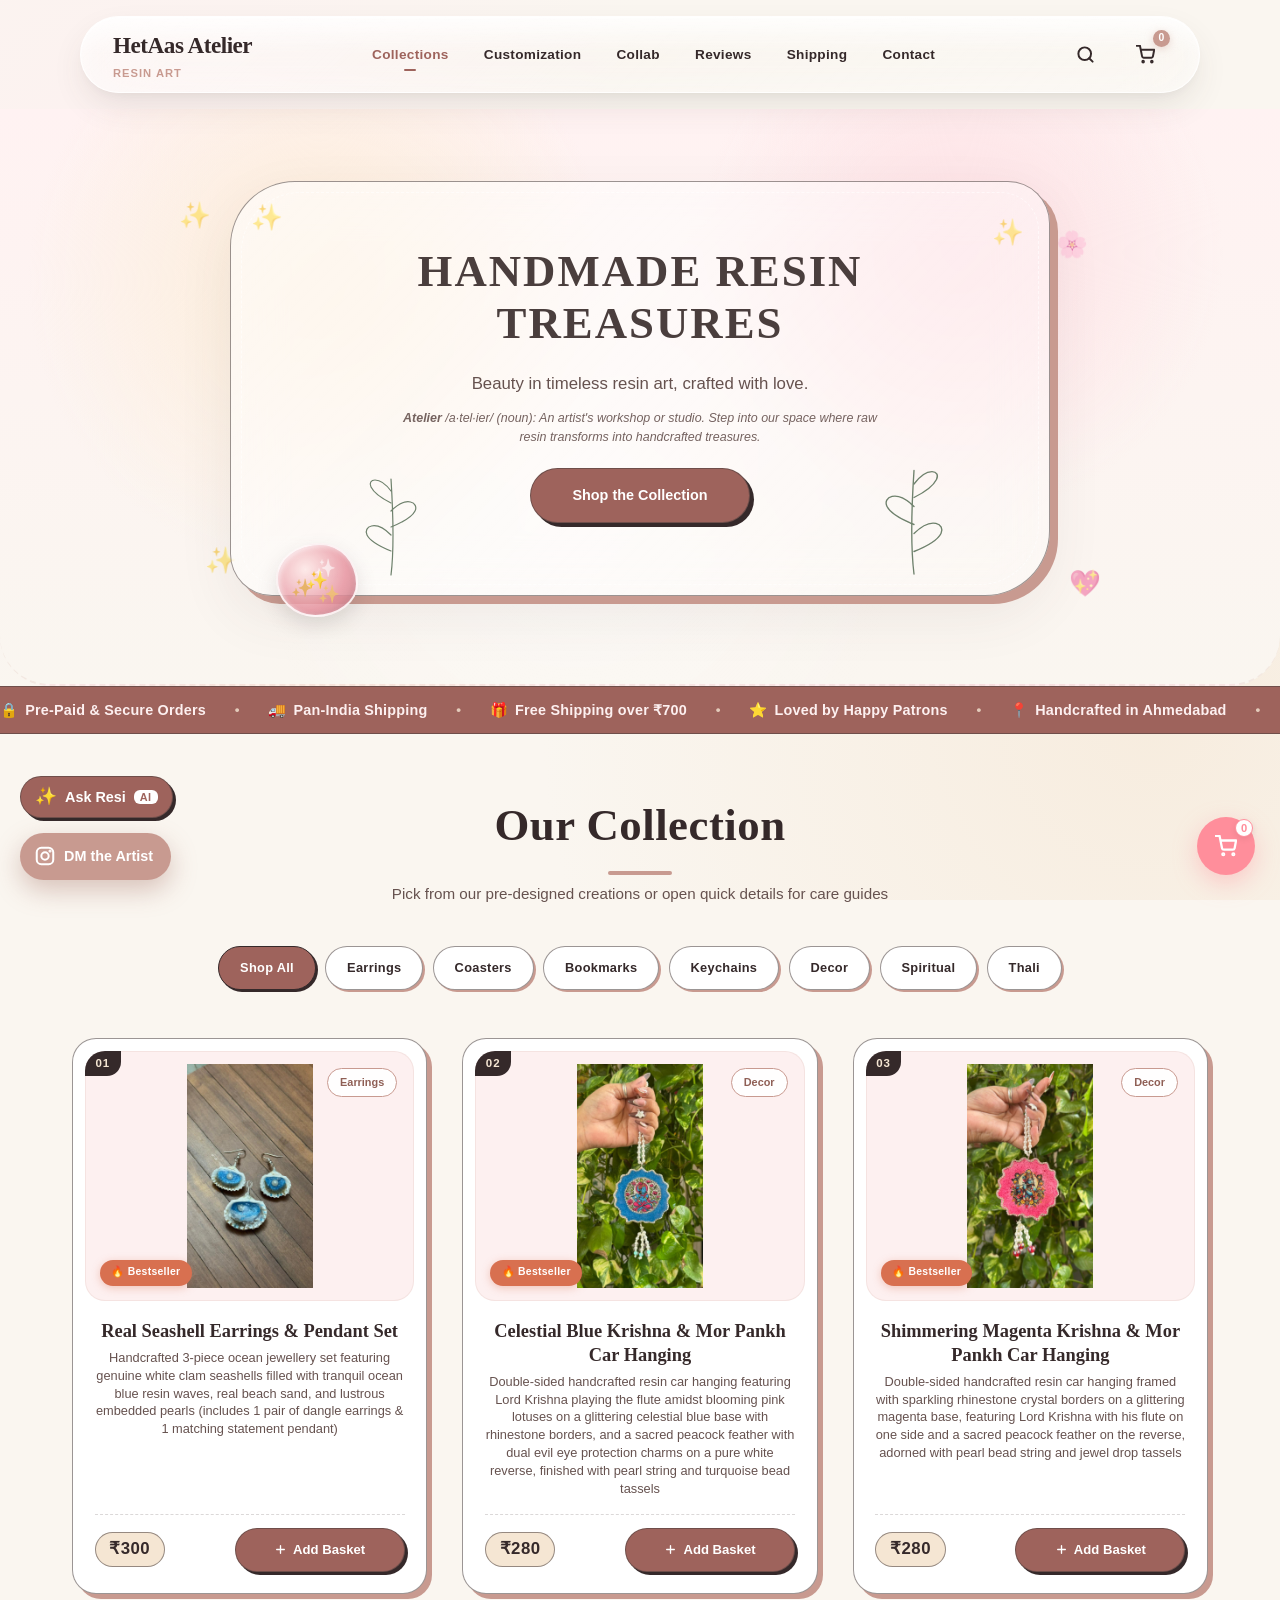
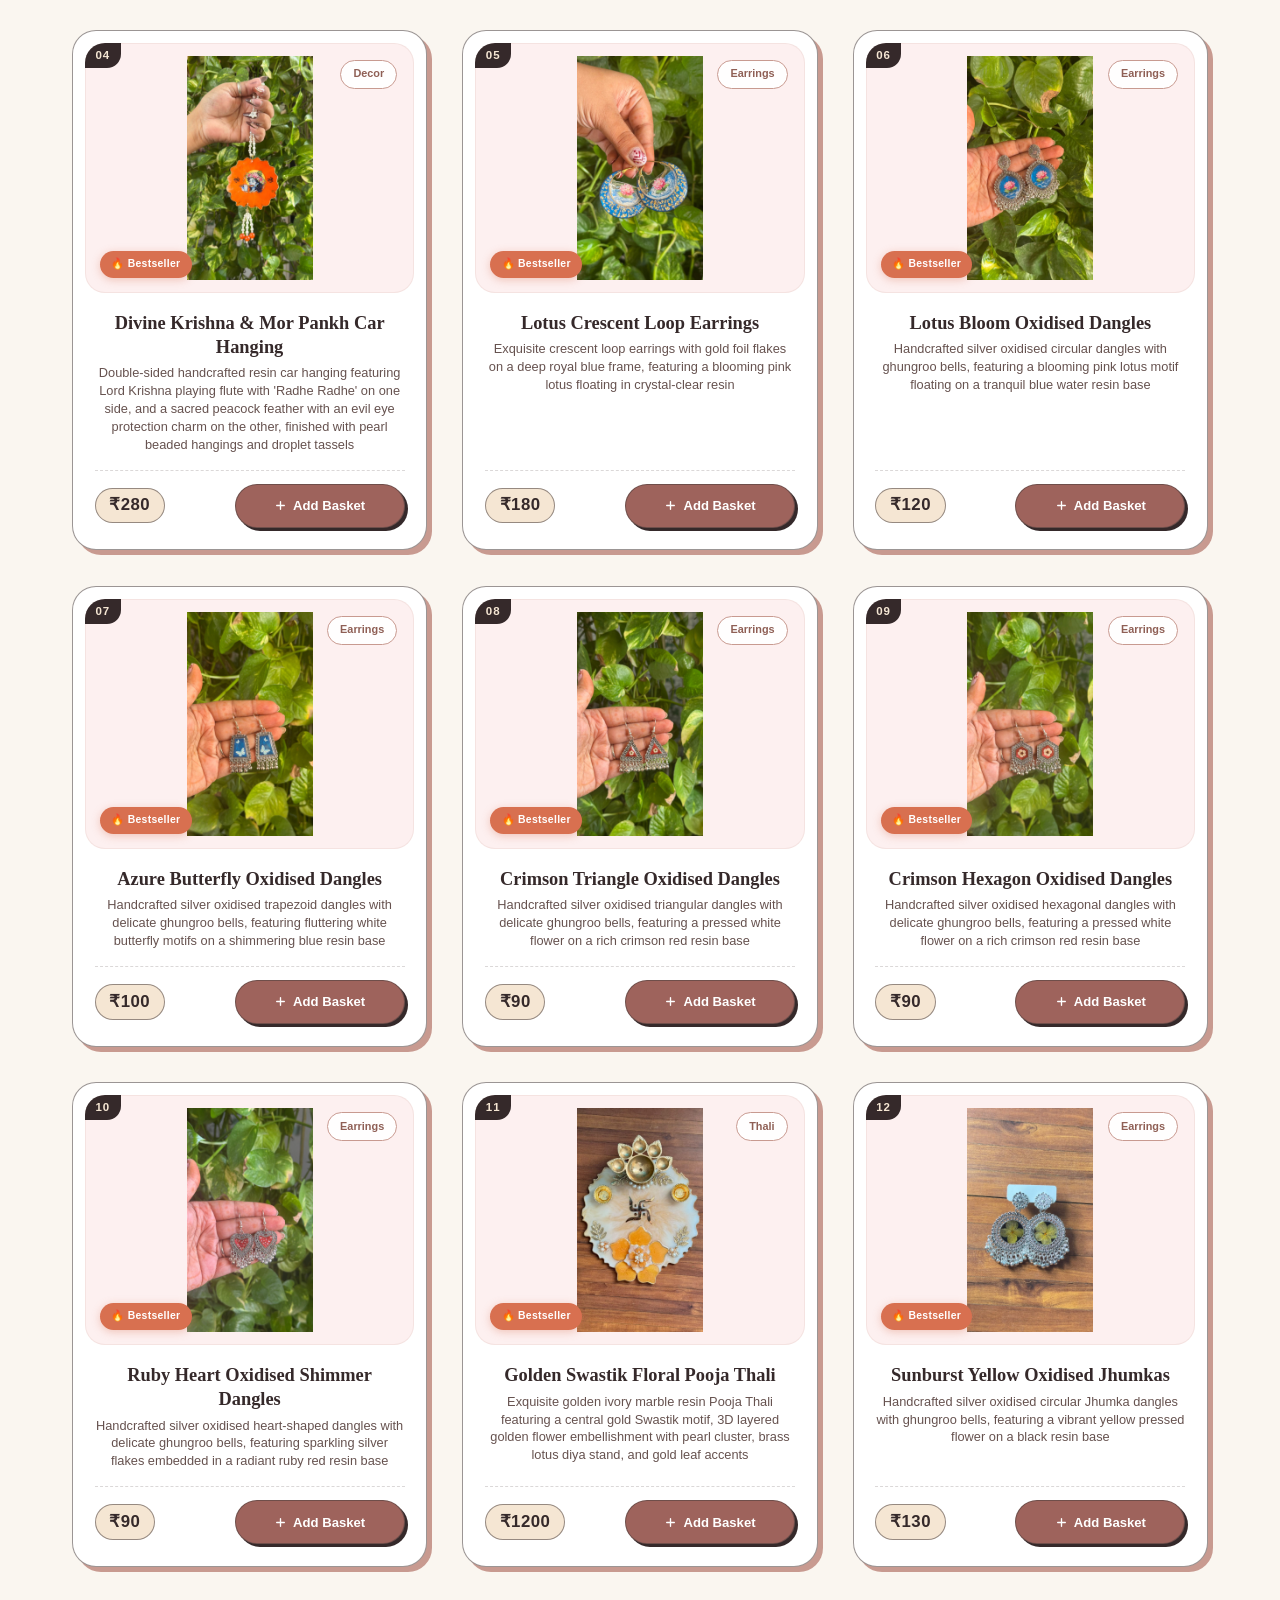
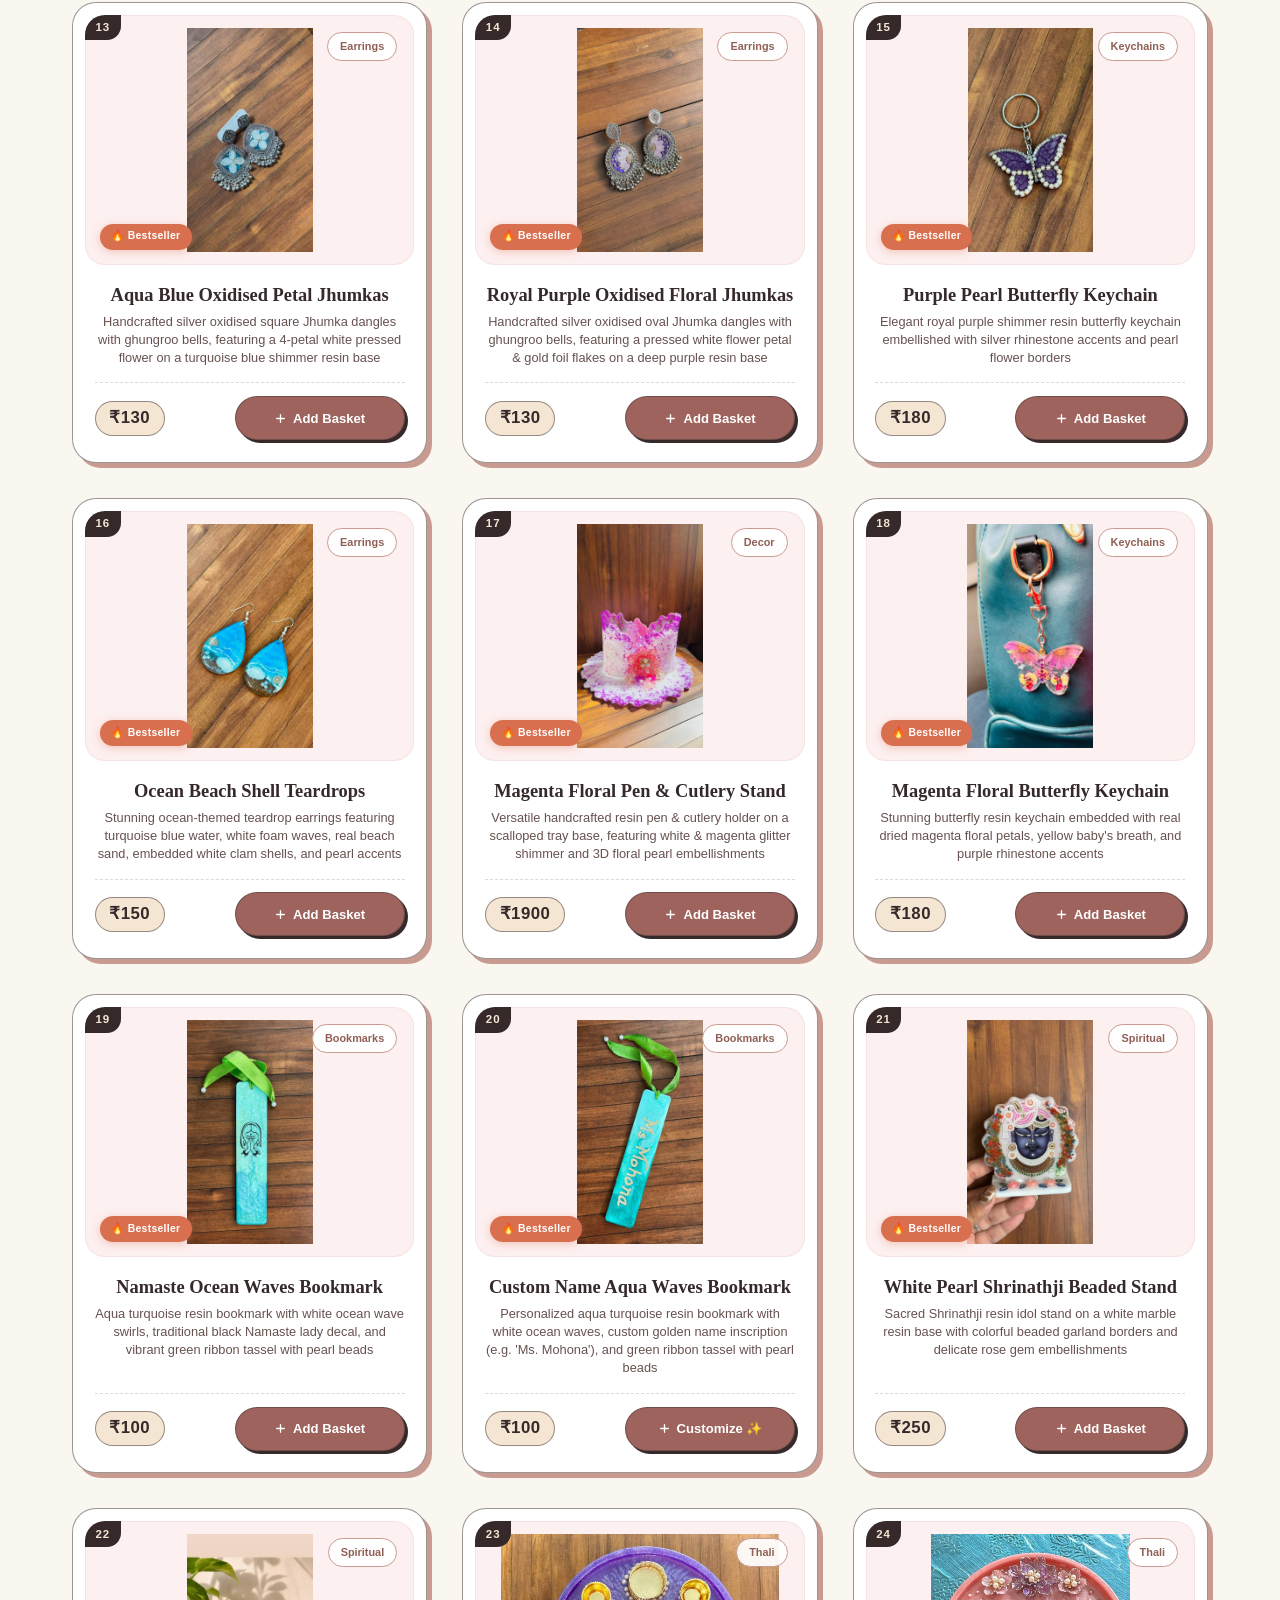
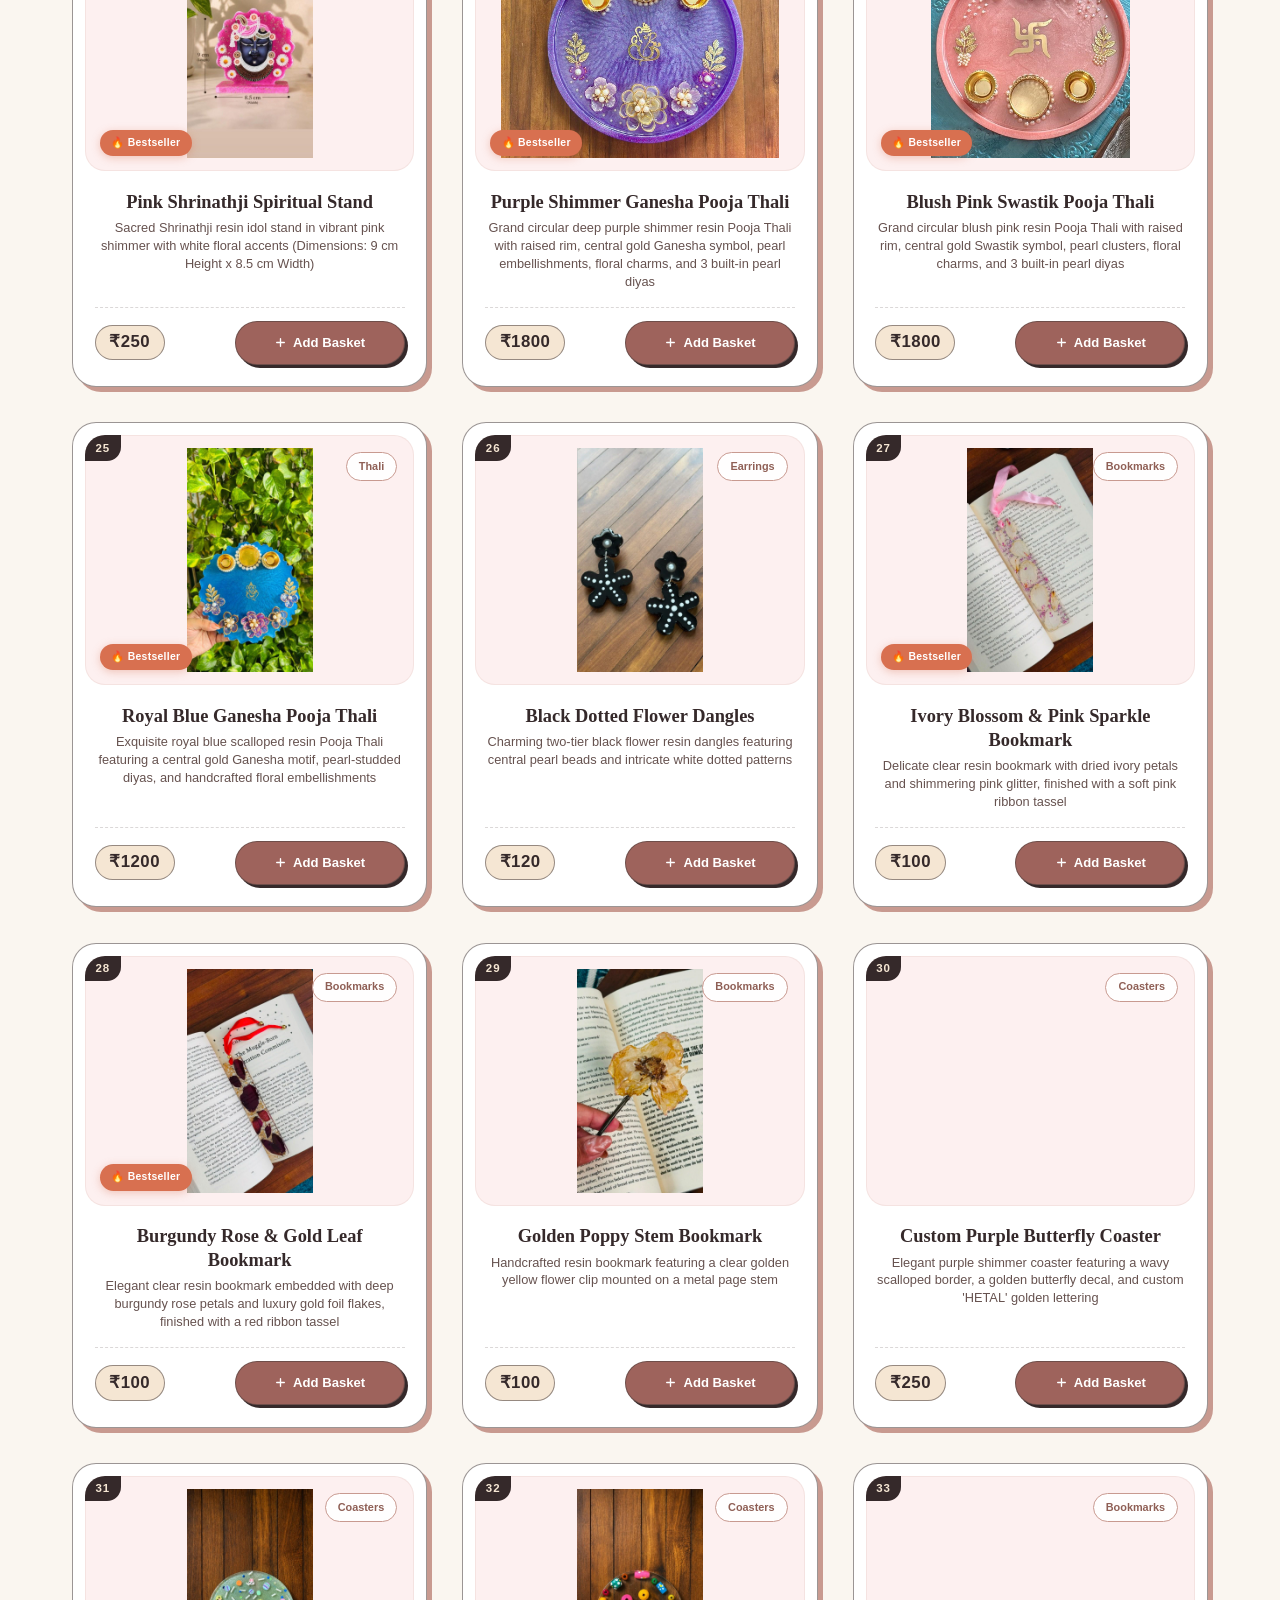
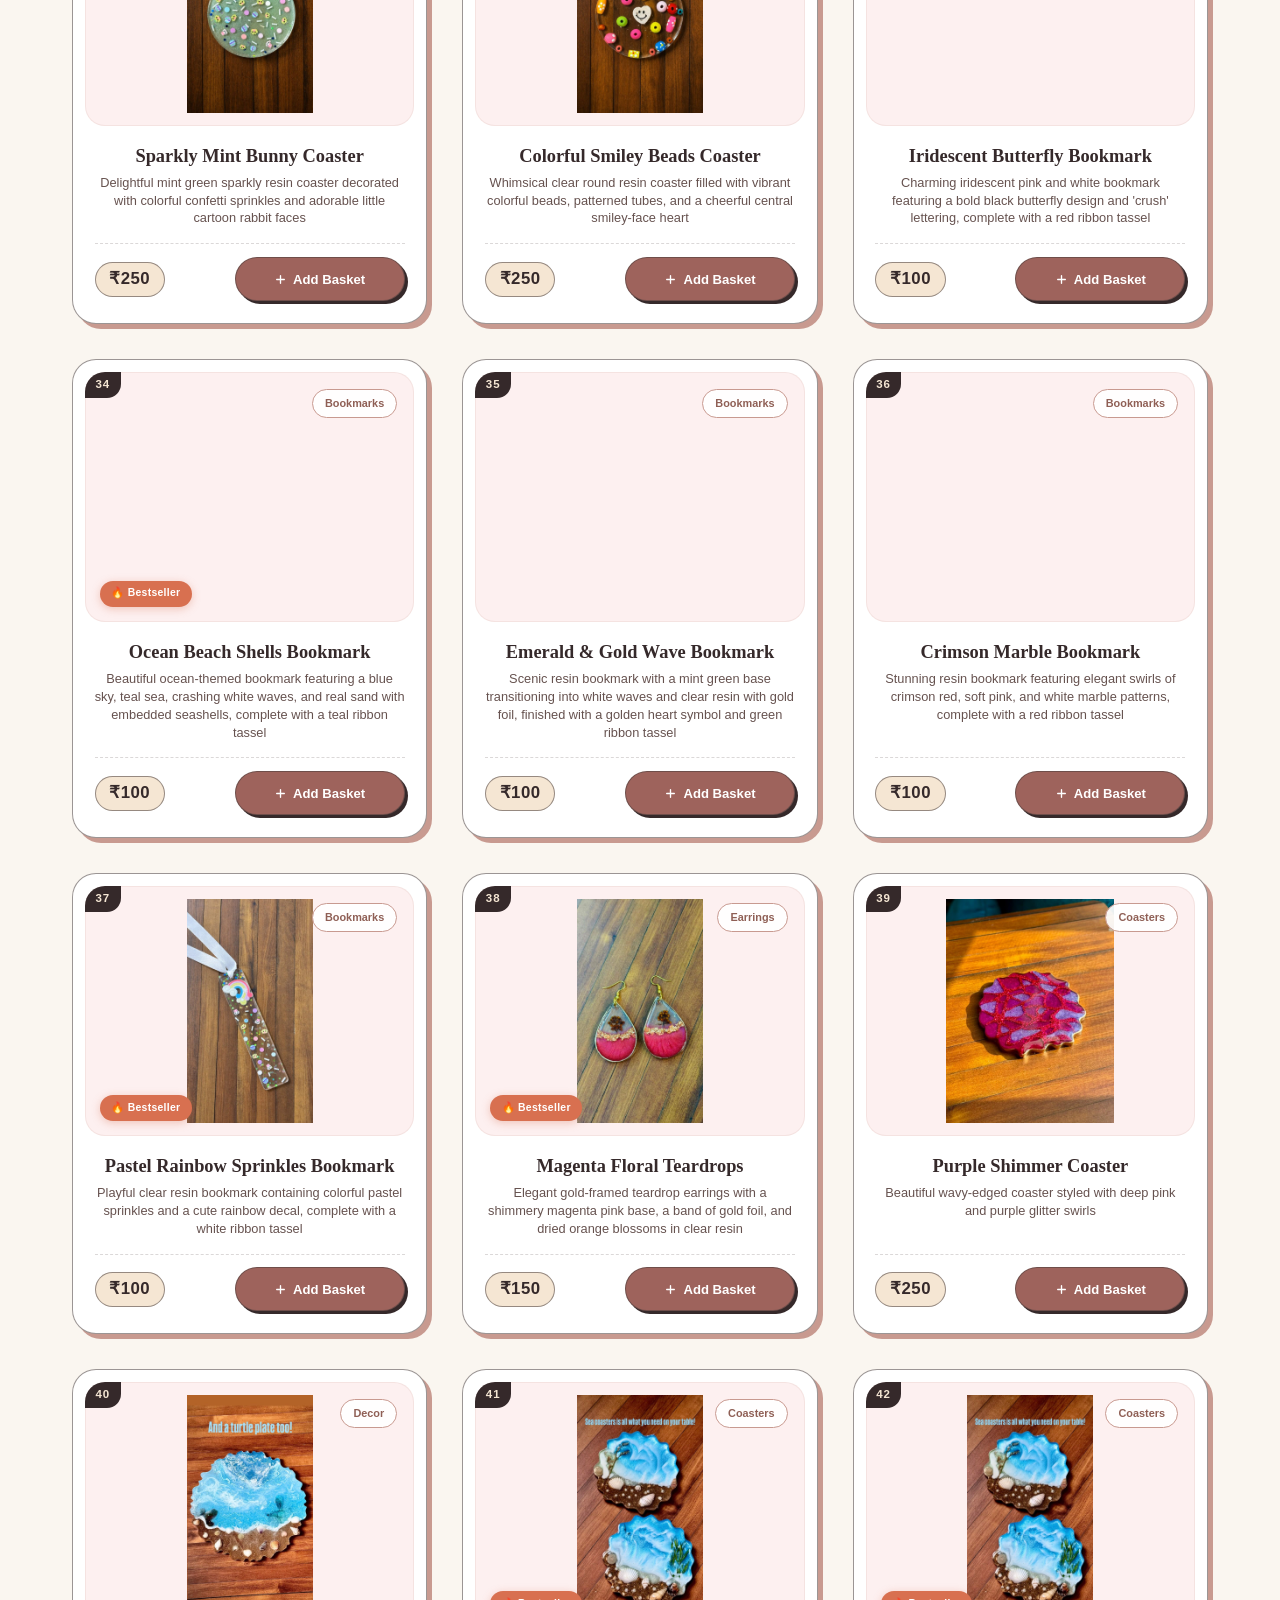
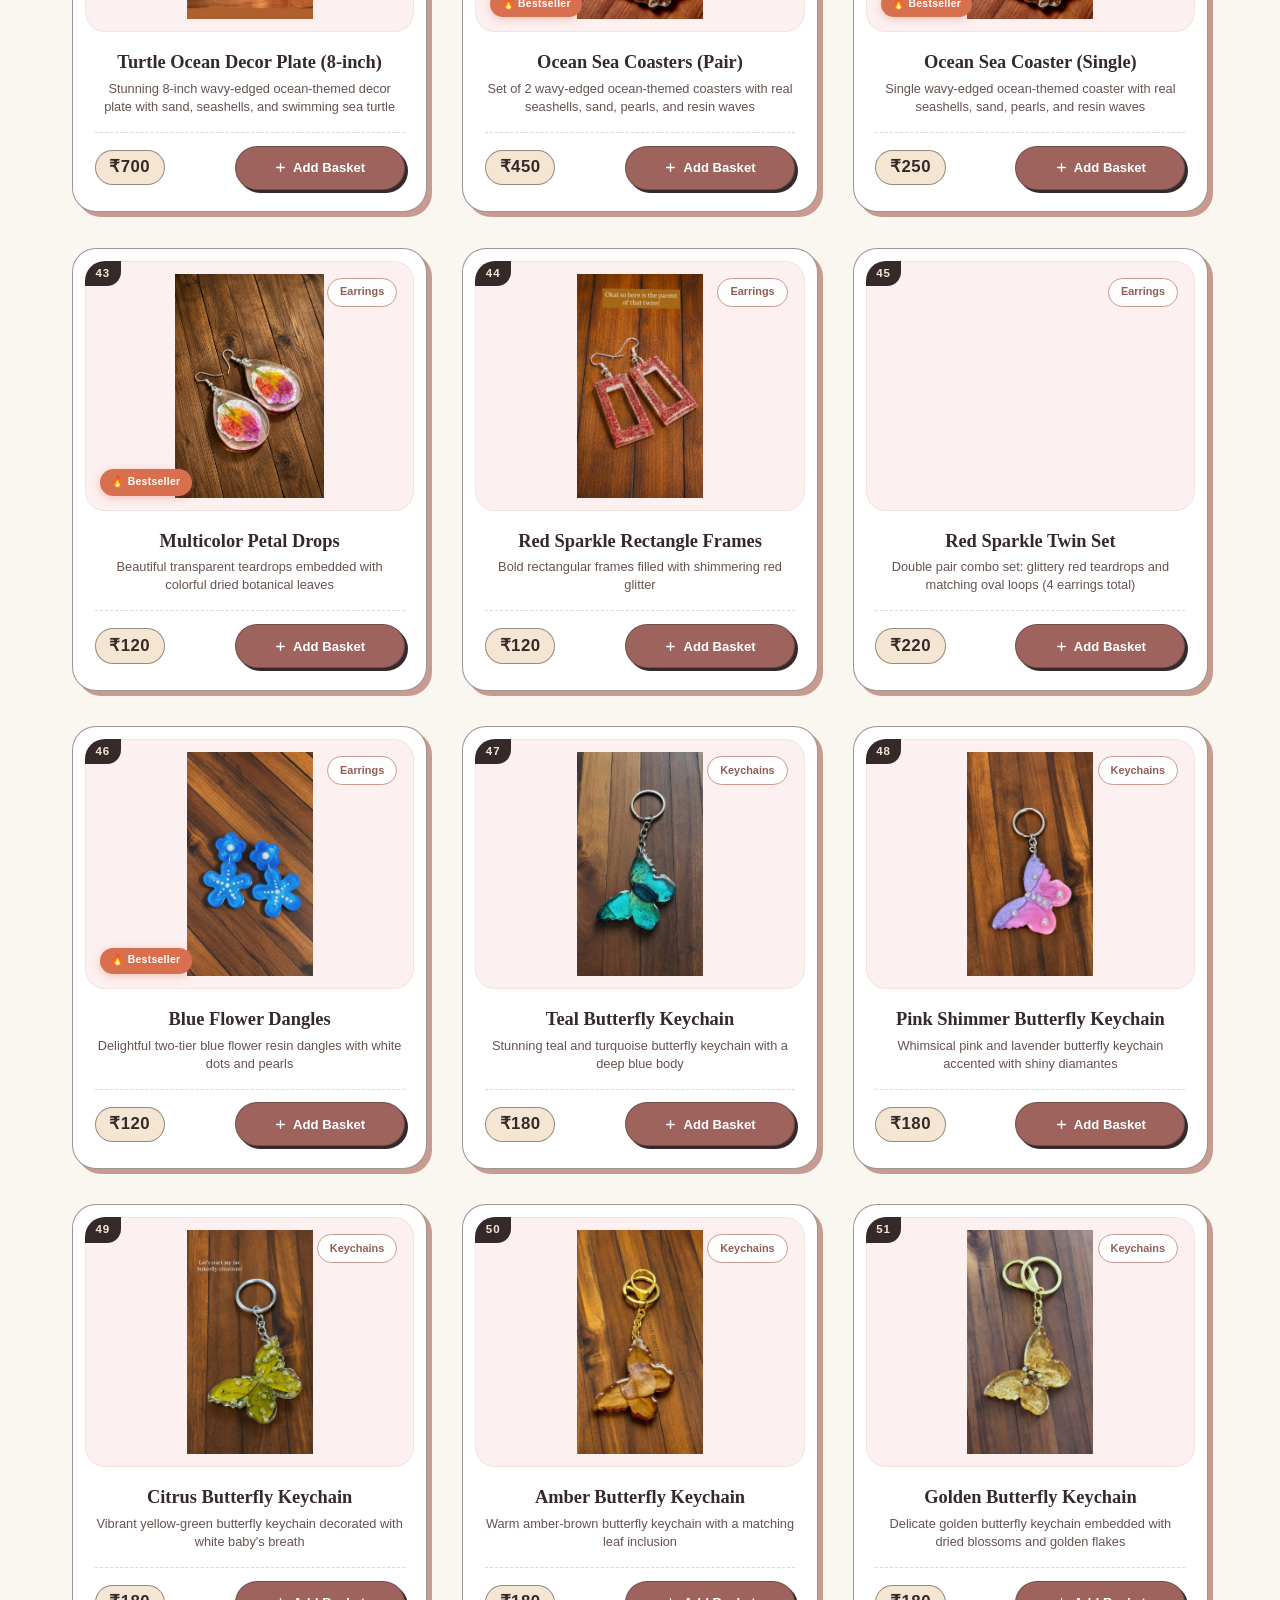
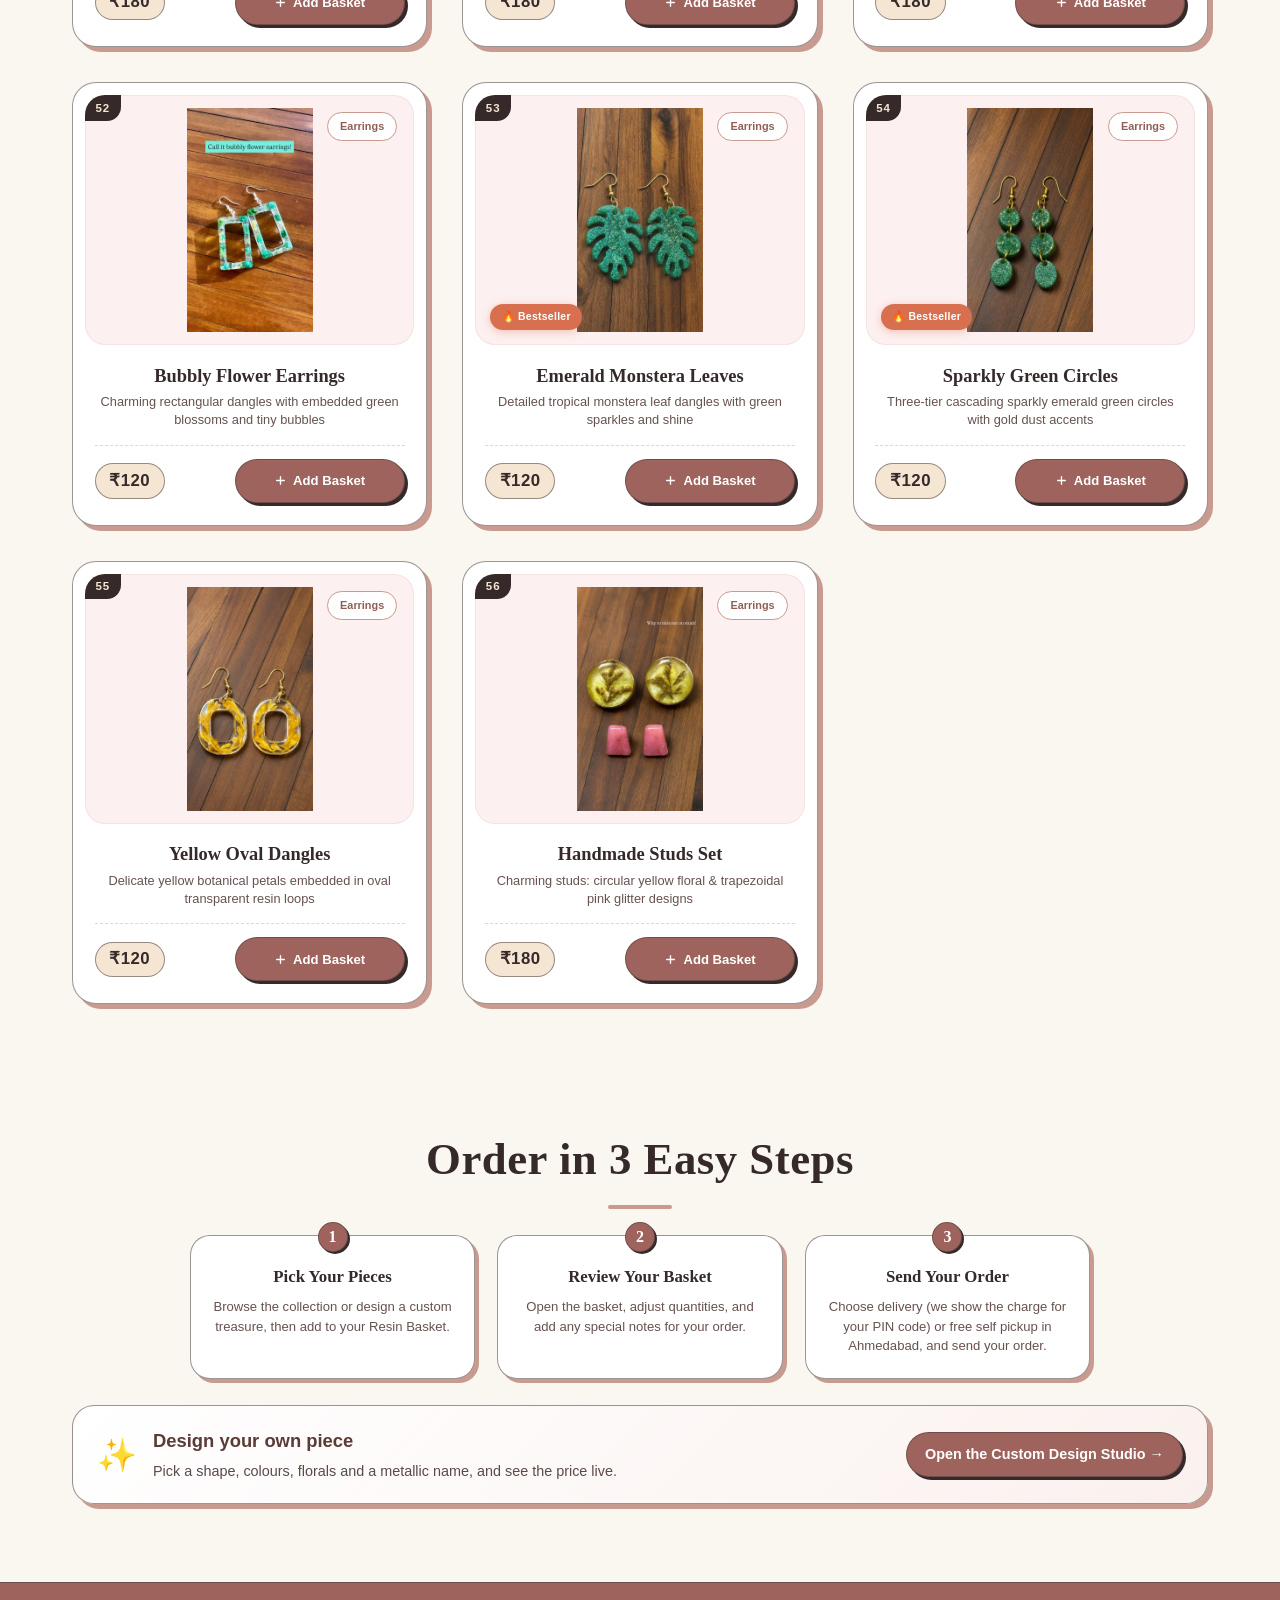
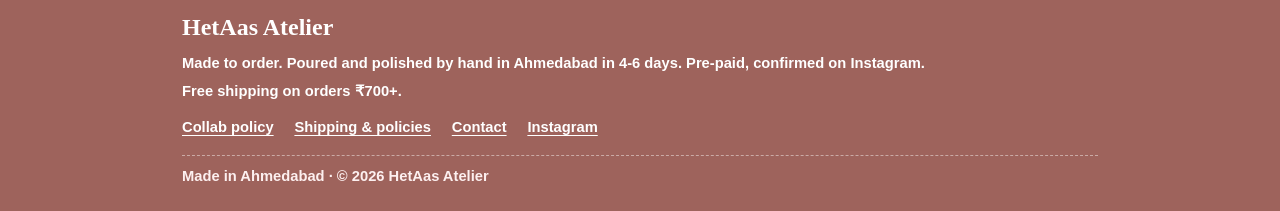
==== commit 77efb7f8: "Demo: same simple, on-theme footer as the shop Compact dark rose footer with the brand, a made-to-or" ====
--- a/index.html
+++ b/index.html
@@ -290,23 +290,17 @@
 
     <!-- Footer -->
     <footer class="footer">
-        <div class="container">
-            <div class="footer-grid">
-                <div class="footer-brand">
-                    <h3 id="footerBrand">HetAas Atelier</h3>
-                    <p id="footerTagline">Handcrafted Resin Art</p>
-                    <p class="footer-est" id="footerLocation">• Ahmedabad, Gujarat, India 🎨✨</p>
-                </div>
-                <div class="footer-info">
-                    <h4 id="footerContactHeading">Direct Orders & Inquiries</h4>
-                    <p>Instagram: <a href="https://www.instagram.com/hetaas_atelier" id="footerInstagram" target="_blank" rel="noopener noreferrer">@hetaas_atelier</a></p>
-                    <p><a href="collab.html" style="color: var(--color-primary); font-weight: 600; text-decoration: underline;">Creator Collaboration Policy 🤝</a></p>
-                    <p class="footer-policy-note" id="footerPolicyNote">🔒 100% Pre-paid Orders • Pan-India Courier Shipping • Crafting Time: 4-8 Days</p>
-                </div>
-            </div>
-            <div class="footer-bottom">
-                <p id="footerCopyright">&copy; 2026 HetAas Atelier. All rights reserved.</p>
-            </div>
+        <div class="container footer-simple">
+            <h3 class="footer-brand-name" id="footerBrand">HetAas Atelier</h3>
+            <p class="footer-line" id="footerTagline">Made to order. Poured and polished by hand in Ahmedabad in 4-6 days. Pre-paid, confirmed on Instagram.</p>
+            <p class="footer-line" id="footerPolicyNote">Free shipping on orders &#8377;700+.</p>
+            <nav class="footer-links" aria-label="Footer">
+                <a href="collab.html">Collab policy</a>
+                <a href="shipping.html">Shipping &amp; policies</a>
+                <a href="contact.html">Contact</a>
+                <a href="https://www.instagram.com/hetaas_atelier" id="footerInstagram" target="_blank" rel="noopener noreferrer">Instagram</a>
+            </nav>
+            <p class="footer-line footer-copy" id="footerCopyright">Made in Ahmedabad &middot; &copy; 2026 HetAas Atelier</p>
         </div>
     </footer>
 
--- a/styles.css
+++ b/styles.css
@@ -4377,3 +4377,76 @@
     padding: 1px 8px;
 }
 @media (prefers-reduced-motion: reduce) { .suggest-card { transition: none; } }
+
+
+/* ==========================================
+   SIMPLE FOOTER: dark rose band like the trust line, compact
+   ========================================== */
+.footer {
+    background-color: var(--color-cta);
+    color: var(--color-white);
+    border: 0;
+    border-top: var(--edge);
+    border-radius: 0;
+    margin-top: 3rem;
+    padding: 1.6rem 2rem 1.5rem;
+}
+.footer .footer-simple {
+    max-width: 980px;
+    display: flex;
+    flex-direction: column;
+    align-items: flex-start;
+    gap: 0.35rem;
+    text-align: left;
+}
+.footer .footer-brand-name {
+    font-family: var(--font-primary);
+    font-size: 1.5rem;
+    font-weight: 700;
+    color: var(--color-white);
+    margin: 0;
+}
+.footer .footer-line {
+    color: var(--color-white);
+    font-size: 0.92rem;
+    font-weight: 600;
+    line-height: 1.5;
+    margin: 0;
+}
+.footer .footer-links {
+    display: flex;
+    flex-wrap: wrap;
+    gap: 0.3rem 1.3rem;
+    margin: 0.5rem 0 0.2rem;
+}
+.footer .footer-links a {
+    color: var(--color-white);
+    font-weight: 700;
+    font-size: 0.92rem;
+    text-decoration: underline;
+    text-underline-offset: 3px;
+}
+.footer .footer-links a:hover { color: var(--color-accent); }
+.footer .footer-copy {
+    margin-top: 0.4rem;
+    padding-top: 0.6rem;
+    border-top: 1px dashed rgba(255, 255, 255, 0.45);
+    width: 100%;
+    color: var(--color-primary-light);
+    font-weight: 700;
+}
+@media (max-width: 600px) {
+    .footer { padding: 1.4rem 1.2rem 1.3rem; }
+}
+
+/* Floating buttons step aside while the footer is on screen, so no extra footer padding is needed */
+.floating-contact-fab,
+.chat-launcher {
+    transition: opacity 0.2s ease, transform 0.2s ease, background-color 0.2s ease;
+}
+body.footer-in-view .floating-contact-fab,
+body.footer-in-view .chat-launcher {
+    opacity: 0;
+    pointer-events: none;
+    transform: translateY(12px);
+}
